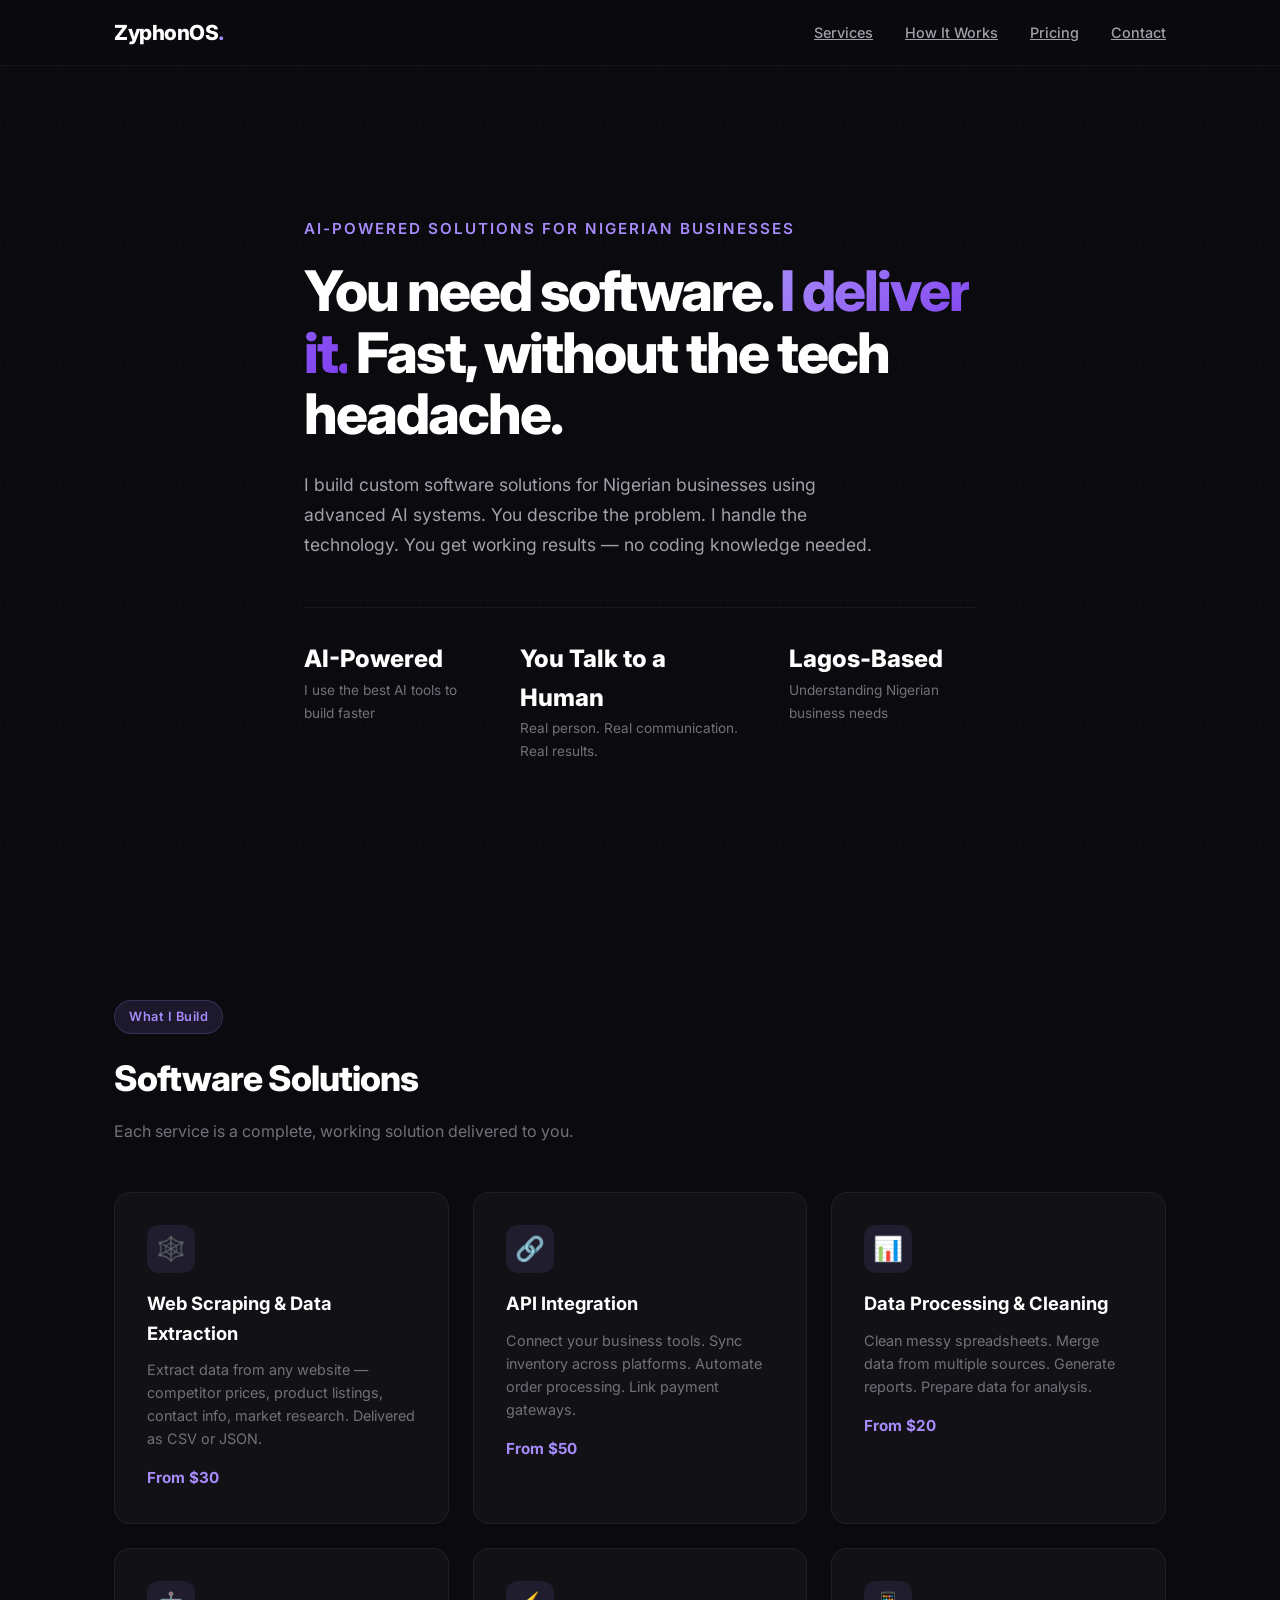
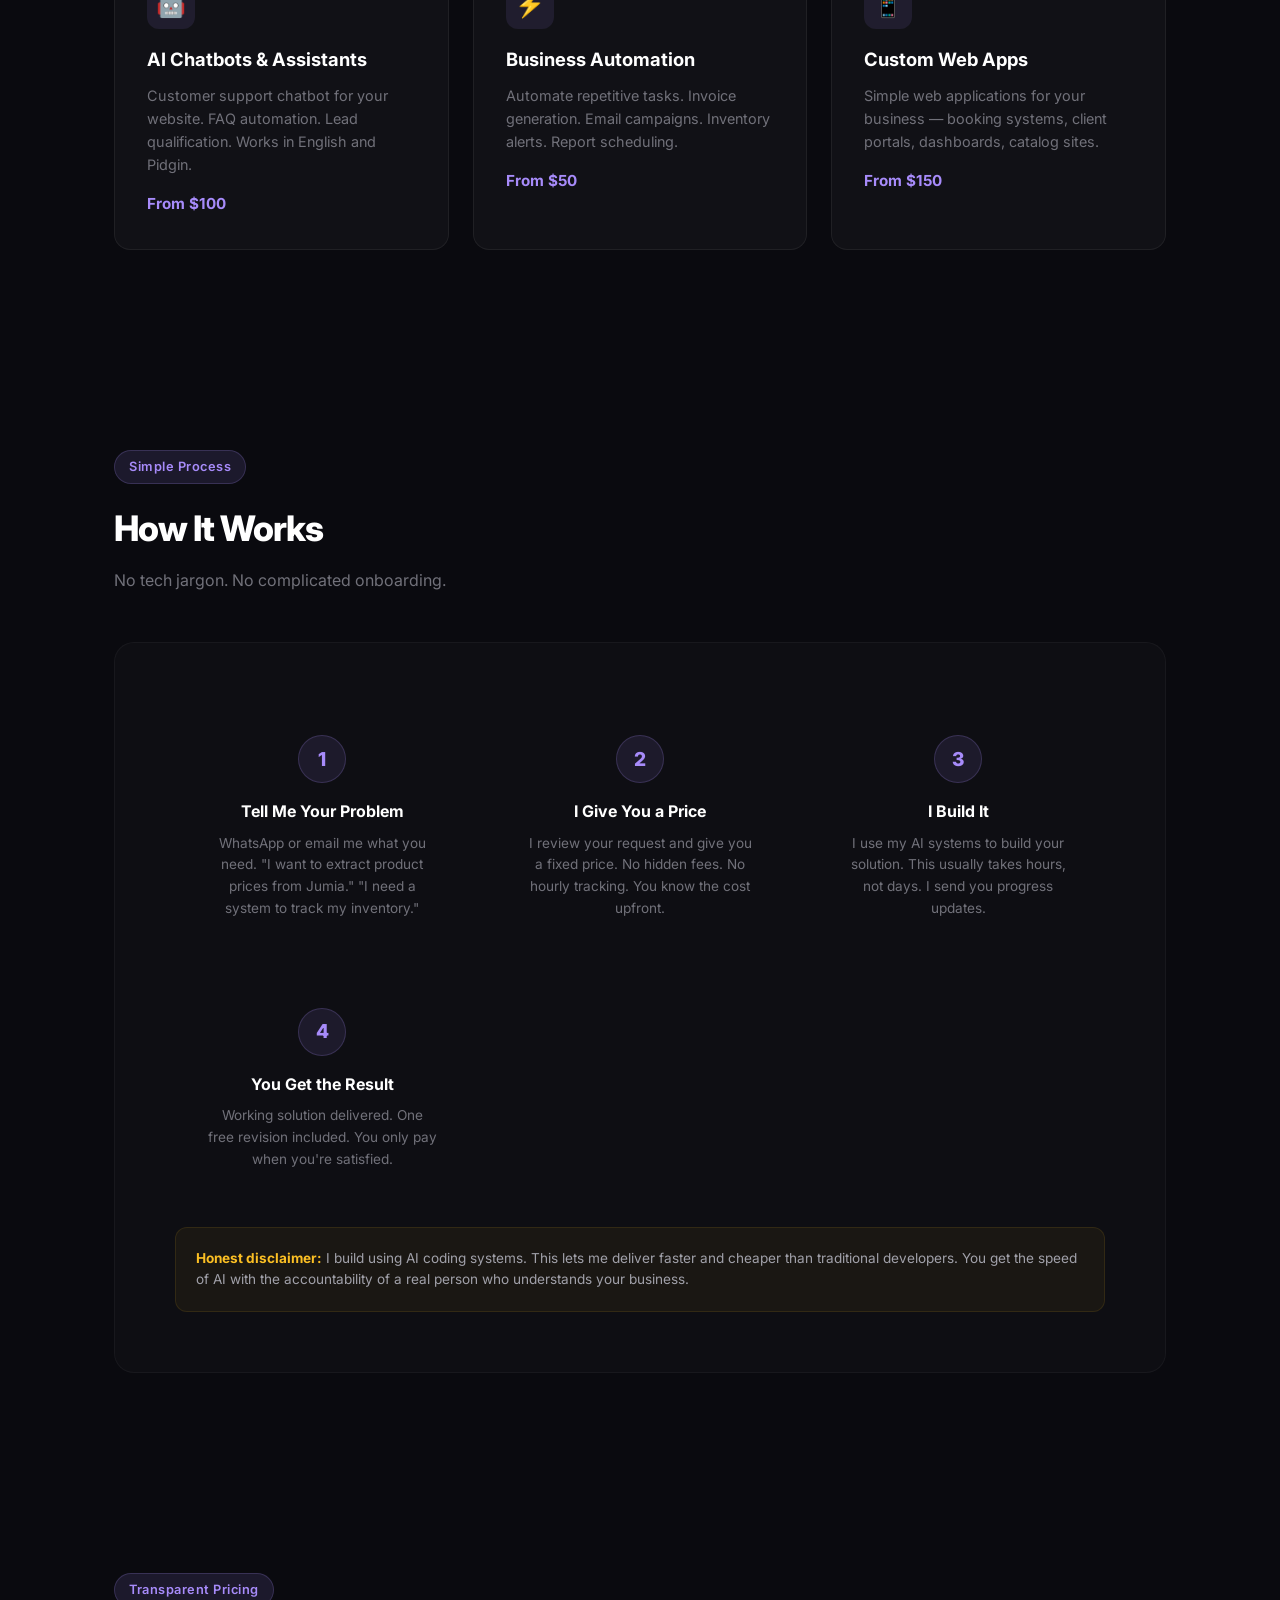
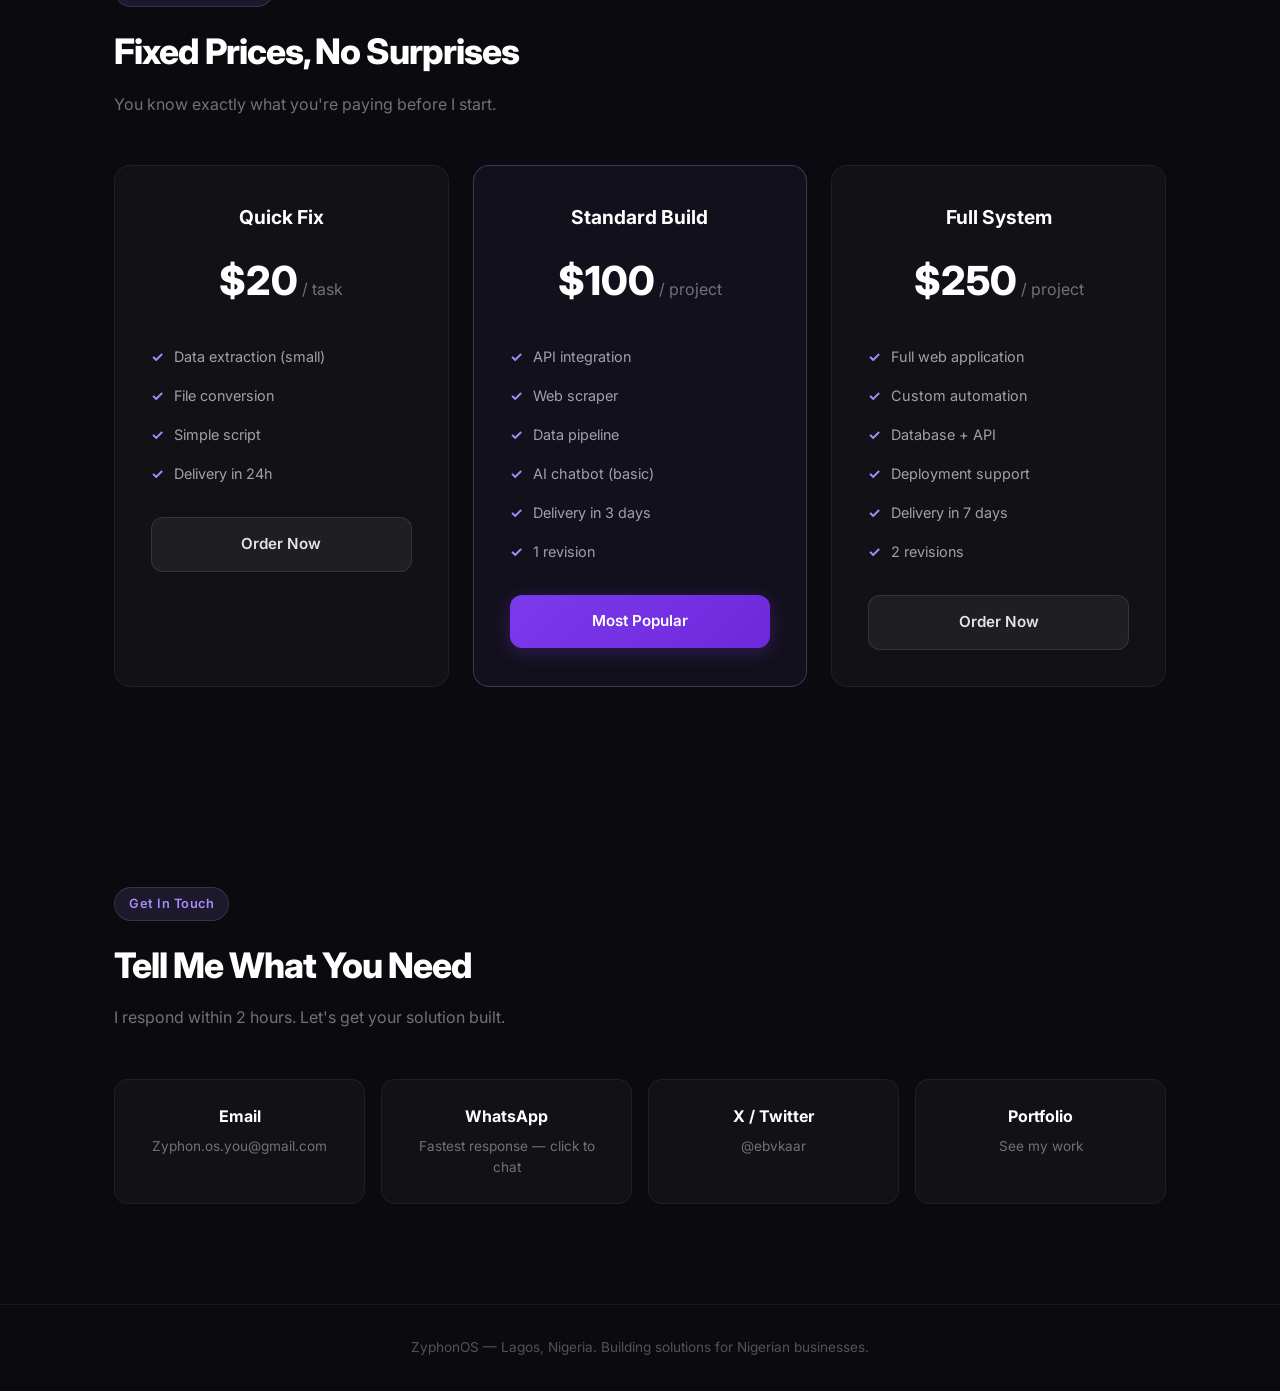
==== index.html @ 4b35b3f1 "ZyphonOS - AI for Nigerian businesses" ====
<!DOCTYPE html>
<html lang="en">
<head>
  <meta charset="UTF-8">
  <meta name="viewport" content="width=device-width, initial-scale=1.0">
  <title>ZyphonOS — AI Solutions for Nigerian Businesses</title>
  <link rel="preconnect" href="https://fonts.googleapis.com">
  <link href="https://fonts.googleapis.com/css2?family=Inter:wght@400;500;600;700;800&family=JetBrains+Mono:wght@400;500&display=swap" rel="stylesheet">
  <style>
    *,*::before,*::after{margin:0;padding:0;box-sizing:border-box}
    html{scroll-behavior:smooth}
    body{font-family:'Inter',sans-serif;background:#0a0a0f;color:#e4e4e7;line-height:1.6;overflow-x:hidden}
    .bg-grid{position:fixed;top:0;left:0;width:100%;height:100%;background-image:linear-gradient(rgba(167,139,250,0.03) 1px,transparent 1px),linear-gradient(90deg,rgba(167,139,250,0.03) 1px,transparent 1px);background-size:60px 60px;pointer-events:none;z-index:0}
    .container{max-width:1100px;margin:0 auto;padding:0 24px}
    .section{padding:100px 0;position:relative;z-index:1}
    .badge{display:inline-block;background:rgba(167,139,250,0.12);color:#a78bfa;font-size:.8rem;font-weight:600;padding:6px 14px;border-radius:100px;border:1px solid rgba(167,139,250,0.2);margin-bottom:16px;letter-spacing:.5px}
    nav{position:fixed;top:0;left:0;width:100%;background:rgba(10,10,15,0.85);backdrop-filter:blur(16px);border-bottom:1px solid rgba(255,255,255,0.06);z-index:100;padding:16px 0}
    nav .container{display:flex;justify-content:space-between;align-items:center}
    .logo{font-weight:800;font-size:1.3rem;color:#fff;letter-spacing:-.5px}
    .logo span{color:#a78bfa}.nav-links{display:flex;gap:32px;list-style:none}
    .nav-links a{color:#a1a1aa;font-size:.9rem;font-weight:500;transition:color .2s}
    .nav-links a:hover{color:#fff}
    .hero{min-height:100vh;display:flex;align-items:center;position:relative;z-index:1;padding-top:80px}
    .hero-content{max-width:720px}
    .hero-greeting{font-size:.95rem;color:#a78bfa;font-weight:600;letter-spacing:2px;text-transform:uppercase;margin-bottom:20px}
    .hero h1{font-size:3.5rem;font-weight:800;line-height:1.1;letter-spacing:-2px;color:#fff;margin-bottom:24px}
    .hero h1 span{background:linear-gradient(135deg,#a78bfa,#7c3aed);-webkit-background-clip:text;-webkit-text-fill-color:transparent;background-clip:text}
    .hero p{font-size:1.1rem;color:#a1a1aa;max-width:580px;margin-bottom:40px;line-height:1.7}
    .hero-stats{display:flex;gap:48px;margin-top:48px;padding-top:32px;border-top:1px solid rgba(255,255,255,0.06)}
    .hero-stat h3{font-size:1.5rem;font-weight:800;color:#fff}
    .hero-stat p{font-size:.85rem;color:#71717a;margin:0}
    .btn{display:inline-flex;align-items:center;gap:8px;padding:14px 28px;border-radius:12px;font-weight:600;font-size:.95rem;transition:all .25s;cursor:pointer;border:none;text-decoration:none}
    .btn-primary{background:linear-gradient(135deg,#7c3aed,#6d28d9);color:#fff;box-shadow:0 4px 20px rgba(124,58,237,0.3)}
    .btn-primary:hover{transform:translateY(-2px);box-shadow:0 8px 30px rgba(124,58,237,0.4)}
    .btn-secondary{background:rgba(255,255,255,0.06);color:#e4e4e7;border:1px solid rgba(255,255,255,0.1)}
    .btn-secondary:hover{background:rgba(255,255,255,0.1);transform:translateY(-2px)}
    .section-title{font-size:2.2rem;font-weight:800;color:#fff;margin-bottom:12px;letter-spacing:-1px}
    .section-subtitle{color:#71717a;font-size:1rem;margin-bottom:48px}
    .services-grid{display:grid;grid-template-columns:repeat(auto-fill,minmax(300px,1fr));gap:24px}
    .service-card{background:rgba(255,255,255,0.03);border:1px solid rgba(255,255,255,0.06);border-radius:16px;padding:32px;transition:all .3s}
    .service-card:hover{border-color:rgba(167,139,250,0.2);transform:translateY(-4px)}
    .service-icon{width:48px;height:48px;border-radius:12px;display:flex;align-items:center;justify-content:center;font-size:1.5rem;margin-bottom:16px;background:rgba(167,139,250,0.1);color:#a78bfa}
    .service-card h3{color:#fff;font-size:1.15rem;margin-bottom:10px}
    .service-card p{color:#71717a;font-size:.9rem;line-height:1.6;margin-bottom:16px}
    .service-price{color:#a78bfa;font-weight:700;font-size:.95rem}
    .process-steps{display:grid;grid-template-columns:repeat(auto-fill,minmax(220px,1fr));gap:24px}
    .process-step{text-align:center;padding:32px}
    .process-step .num{width:48px;height:48px;border-radius:50%;background:rgba(167,139,250,0.1);border:1px solid rgba(167,139,250,0.2);display:flex;align-items:center;justify-content:center;margin:0 auto 16px;font-weight:800;color:#a78bfa;font-size:1.2rem}
    .process-step h4{color:#fff;margin-bottom:8px}
    .process-step p{color:#71717a;font-size:.85rem}
    .pricing-grid{display:grid;grid-template-columns:repeat(auto-fill,minmax(280px,1fr));gap:24px}
    .pricing-card{background:rgba(255,255,255,0.03);border:1px solid rgba(255,255,255,0.06);border-radius:16px;padding:36px;text-align:center;transition:all .3s}
    .pricing-card.featured{border-color:rgba(167,139,250,0.3);background:rgba(167,139,250,0.05)}
    .pricing-card h3{color:#fff;font-size:1.2rem;margin-bottom:8px}
    .pricing-card .price{font-size:2.5rem;font-weight:800;color:#fff;margin:16px 0}
    .pricing-card .price span{font-size:1rem;color:#71717a;font-weight:400}
    .pricing-card ul{list-style:none;margin:24px 0;text-align:left}
    .pricing-card ul li{padding:8px 0;color:#a1a1aa;font-size:.9rem;display:flex;align-items:center;gap:10px}
    .pricing-card ul li::before{content:"\2713";color:#a78bfa;font-weight:700}
    .contact-grid{display:grid;grid-template-columns:repeat(auto-fill,minmax(240px,1fr));gap:16px}
    .contact-card{background:rgba(255,255,255,0.03);border:1px solid rgba(255,255,255,0.06);border-radius:14px;padding:24px;text-align:center;transition:all .25s;text-decoration:none;color:inherit;display:block}
    .contact-card:hover{background:rgba(255,255,255,0.06);border-color:rgba(167,139,250,0.2)}
    .contact-card h4{color:#fff;margin-bottom:6px}
    .contact-card p{color:#71717a;font-size:.85rem}
    .how-it-works{background:rgba(255,255,255,0.02);border-radius:20px;padding:60px;border:1px solid rgba(255,255,255,0.04)}
    .disclaimer{background:rgba(251,191,36,0.05);border:1px solid rgba(251,191,36,0.1);border-radius:12px;padding:20px;margin-top:24px;font-size:.85rem;color:#a1a1aa}
    .disclaimer strong{color:#fbbf24}
    footer{border-top:1px solid rgba(255,255,255,0.06);padding:32px 0;text-align:center;color:#52525b;font-size:.85rem;position:relative;z-index:1}
    @media(max-width:768px){.hero h1{font-size:2.2rem}.hero-stats{flex-wrap:wrap;gap:24px}.nav-links{display:none}.how-it-works{padding:32px}}
  </style>
</head>
<body>
<div class="bg-grid"></div>
<nav>
  <div class="container">
    <div class="logo">ZyphonOS<span>.</span></div>
    <ul class="nav-links">
      <li><a href="#services">Services</a></li>
      <li><a href="#how-it-works">How It Works</a></li>
      <li><a href="#pricing">Pricing</a></li>
      <li><a href="#contact">Contact</a></li>
    </ul>
  </div>
</nav>

<section class="hero">
  <div class="container hero-content">
    <div class="hero-greeting">AI-Powered Solutions for Nigerian Businesses</div>
    <h1>You need software. <span>I deliver it.</span> Fast, without the tech headache.</h1>
    <p>
      I build custom software solutions for Nigerian businesses using advanced AI systems.
      You describe the problem. I handle the technology. You get working results — no coding knowledge needed.
    </p>
    <div class="hero-stats">
      <div class="hero-stat">
        <h3>AI-Powered</h3>
        <p>I use the best AI tools to build faster</p>
      </div>
      <div class="hero-stat">
        <h3>You Talk to a Human</h3>
        <p>Real person. Real communication. Real results.</p>
      </div>
      <div class="hero-stat">
        <h3>Lagos-Based</h3>
        <p>Understanding Nigerian business needs</p>
      </div>
    </div>
  </div>
</section>

<section class="section" id="services">
  <div class="container">
    <span class="badge">What I Build</span>
    <h2 class="section-title">Software Solutions</h2>
    <p class="section-subtitle">Each service is a complete, working solution delivered to you.</p>
    <div class="services-grid">
      <div class="service-card">
        <div class="service-icon">🕸️</div>
        <h3>Web Scraping & Data Extraction</h3>
        <p>Extract data from any website — competitor prices, product listings, contact info, market research. Delivered as CSV or JSON.</p>
        <div class="service-price">From $30</div>
      </div>
      <div class="service-card">
        <div class="service-icon">🔗</div>
        <h3>API Integration</h3>
        <p>Connect your business tools. Sync inventory across platforms. Automate order processing. Link payment gateways.</p>
        <div class="service-price">From $50</div>
      </div>
      <div class="service-card">
        <div class="service-icon">📊</div>
        <h3>Data Processing & Cleaning</h3>
        <p>Clean messy spreadsheets. Merge data from multiple sources. Generate reports. Prepare data for analysis.</p>
        <div class="service-price">From $20</div>
      </div>
      <div class="service-card">
        <div class="service-icon">🤖</div>
        <h3>AI Chatbots & Assistants</h3>
        <p>Customer support chatbot for your website. FAQ automation. Lead qualification. Works in English and Pidgin.</p>
        <div class="service-price">From $100</div>
      </div>
      <div class="service-card">
        <div class="service-icon">⚡</div>
        <h3>Business Automation</h3>
        <p>Automate repetitive tasks. Invoice generation. Email campaigns. Inventory alerts. Report scheduling.</p>
        <div class="service-price">From $50</div>
      </div>
      <div class="service-card">
        <div class="service-icon">📱</div>
        <h3>Custom Web Apps</h3>
        <p>Simple web applications for your business — booking systems, client portals, dashboards, catalog sites.</p>
        <div class="service-price">From $150</div>
      </div>
    </div>
  </div>
</section>

<section class="section" id="how-it-works">
  <div class="container">
    <span class="badge">Simple Process</span>
    <h2 class="section-title">How It Works</h2>
    <p class="section-subtitle">No tech jargon. No complicated onboarding.</p>
    <div class="how-it-works">
      <div class="process-steps">
        <div class="process-step">
          <div class="num">1</div>
          <h4>Tell Me Your Problem</h4>
          <p>WhatsApp or email me what you need. "I want to extract product prices from Jumia." "I need a system to track my inventory."</p>
        </div>
        <div class="process-step">
          <div class="num">2</div>
          <h4>I Give You a Price</h4>
          <p>I review your request and give you a fixed price. No hidden fees. No hourly tracking. You know the cost upfront.</p>
        </div>
        <div class="process-step">
          <div class="num">3</div>
          <h4>I Build It</h4>
          <p>I use my AI systems to build your solution. This usually takes hours, not days. I send you progress updates.</p>
        </div>
        <div class="process-step">
          <div class="num">4</div>
          <h4>You Get the Result</h4>
          <p>Working solution delivered. One free revision included. You only pay when you're satisfied.</p>
        </div>
      </div>
      <div class="disclaimer">
        <strong>Honest disclaimer:</strong> I build using AI coding systems. This lets me deliver faster and cheaper than traditional developers. You get the speed of AI with the accountability of a real person who understands your business.
      </div>
    </div>
  </div>
</section>

<section class="section" id="pricing">
  <div class="container">
    <span class="badge">Transparent Pricing</span>
    <h2 class="section-title">Fixed Prices, No Surprises</h2>
    <p class="section-subtitle">You know exactly what you're paying before I start.</p>
    <div class="pricing-grid">
      <div class="pricing-card">
        <h3>Quick Fix</h3>
        <div class="price">$20<span> / task</span></div>
        <ul>
          <li>Data extraction (small)</li>
          <li>File conversion</li>
          <li>Simple script</li>
          <li>Delivery in 24h</li>
        </ul>
        <a href="#contact" class="btn btn-secondary" style="width:100%;justify-content:center">Order Now</a>
      </div>
      <div class="pricing-card featured">
        <h3>Standard Build</h3>
        <div class="price">$100<span> / project</span></div>
        <ul>
          <li>API integration</li>
          <li>Web scraper</li>
          <li>Data pipeline</li>
          <li>AI chatbot (basic)</li>
          <li>Delivery in 3 days</li>
          <li>1 revision</li>
        </ul>
        <a href="#contact" class="btn btn-primary" style="width:100%;justify-content:center">Most Popular</a>
      </div>
      <div class="pricing-card">
        <h3>Full System</h3>
        <div class="price">$250<span> / project</span></div>
        <ul>
          <li>Full web application</li>
          <li>Custom automation</li>
          <li>Database + API</li>
          <li>Deployment support</li>
          <li>Delivery in 7 days</li>
          <li>2 revisions</li>
        </ul>
        <a href="#contact" class="btn btn-secondary" style="width:100%;justify-content:center">Order Now</a>
      </div>
    </div>
  </div>
</section>

<section class="section" id="contact">
  <div class="container">
    <span class="badge">Get In Touch</span>
    <h2 class="section-title">Tell Me What You Need</h2>
    <p class="section-subtitle">I respond within 2 hours. Let's get your solution built.</p>
    <div class="contact-grid">
      <a href="mailto:Zyphon.os.you@gmail.com" class="contact-card">
        <h4>Email</h4>
        <p>Zyphon.os.you@gmail.com</p>
      </a>
      <a href="https://wa.me/2349160338378" target="_blank" class="contact-card">
        <h4>WhatsApp</h4>
        <p>Fastest response — click to chat</p>
      </a>
      <a href="https://x.com/ebvkaar" target="_blank" class="contact-card">
        <h4>X / Twitter</h4>
        <p>@ebvkaar</p>
      </a>
      <a href="https://zyphonos.github.io" target="_blank" class="contact-card">
        <h4>Portfolio</h4>
        <p>See my work</p>
      </a>
    </div>
  </div>
</section>

<footer>
  <div class="container">
    <p>ZyphonOS — Lagos, Nigeria. Building solutions for Nigerian businesses.</p>
  </div>
</footer>

<script>
  document.querySelectorAll('a[href^="#"]').forEach(a=>{a.addEventListener('click',function(e){e.preventDefault();const t=document.querySelector(this.getAttribute('href'));if(t)t.scrollIntoView({behavior:'smooth',block:'start'})})});
  const o=new IntersectionObserver(e=>{e.forEach(e=>{if(e.isIntersecting){e.target.style.opacity='1';e.target.style.transform='translateY(0)'}})},{threshold:.1});
  document.querySelectorAll('.section .container > *').forEach((e,i)=>{e.style.opacity='0';e.style.transform='translateY(20px)';e.style.transition=`opacity .6s ease ${i*.05}s, transform .6s ease ${i*.05}s`;o.observe(e)});
  document.querySelectorAll('.hero-content > *').forEach((e,i)=>{e.style.opacity='0';e.style.transform='translateY(20px)';e.style.transition=`opacity .8s ease ${.1+i*.1}s, transform .8s ease ${.1+i*.1}s`;setTimeout(()=>{e.style.opacity='1';e.style.transform='translateY(0)'},100)});
</script>
</body>
</html>
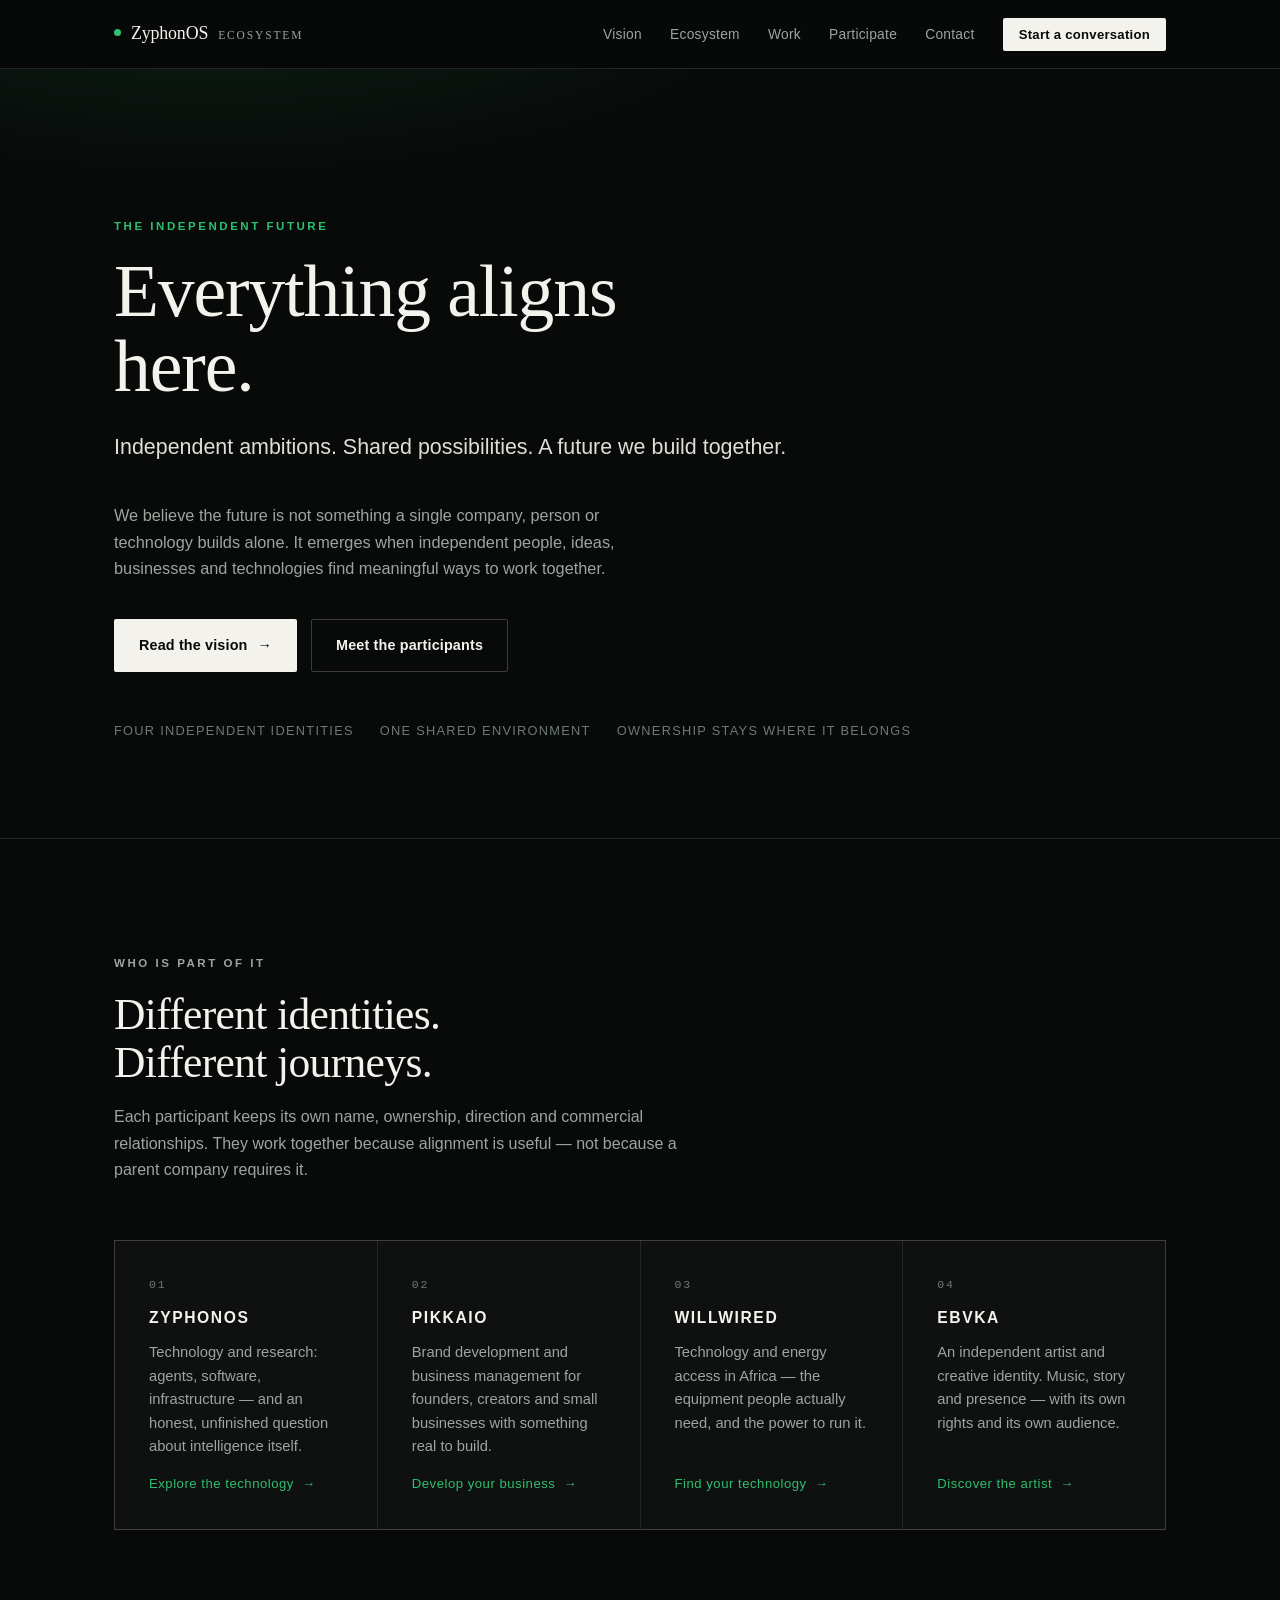
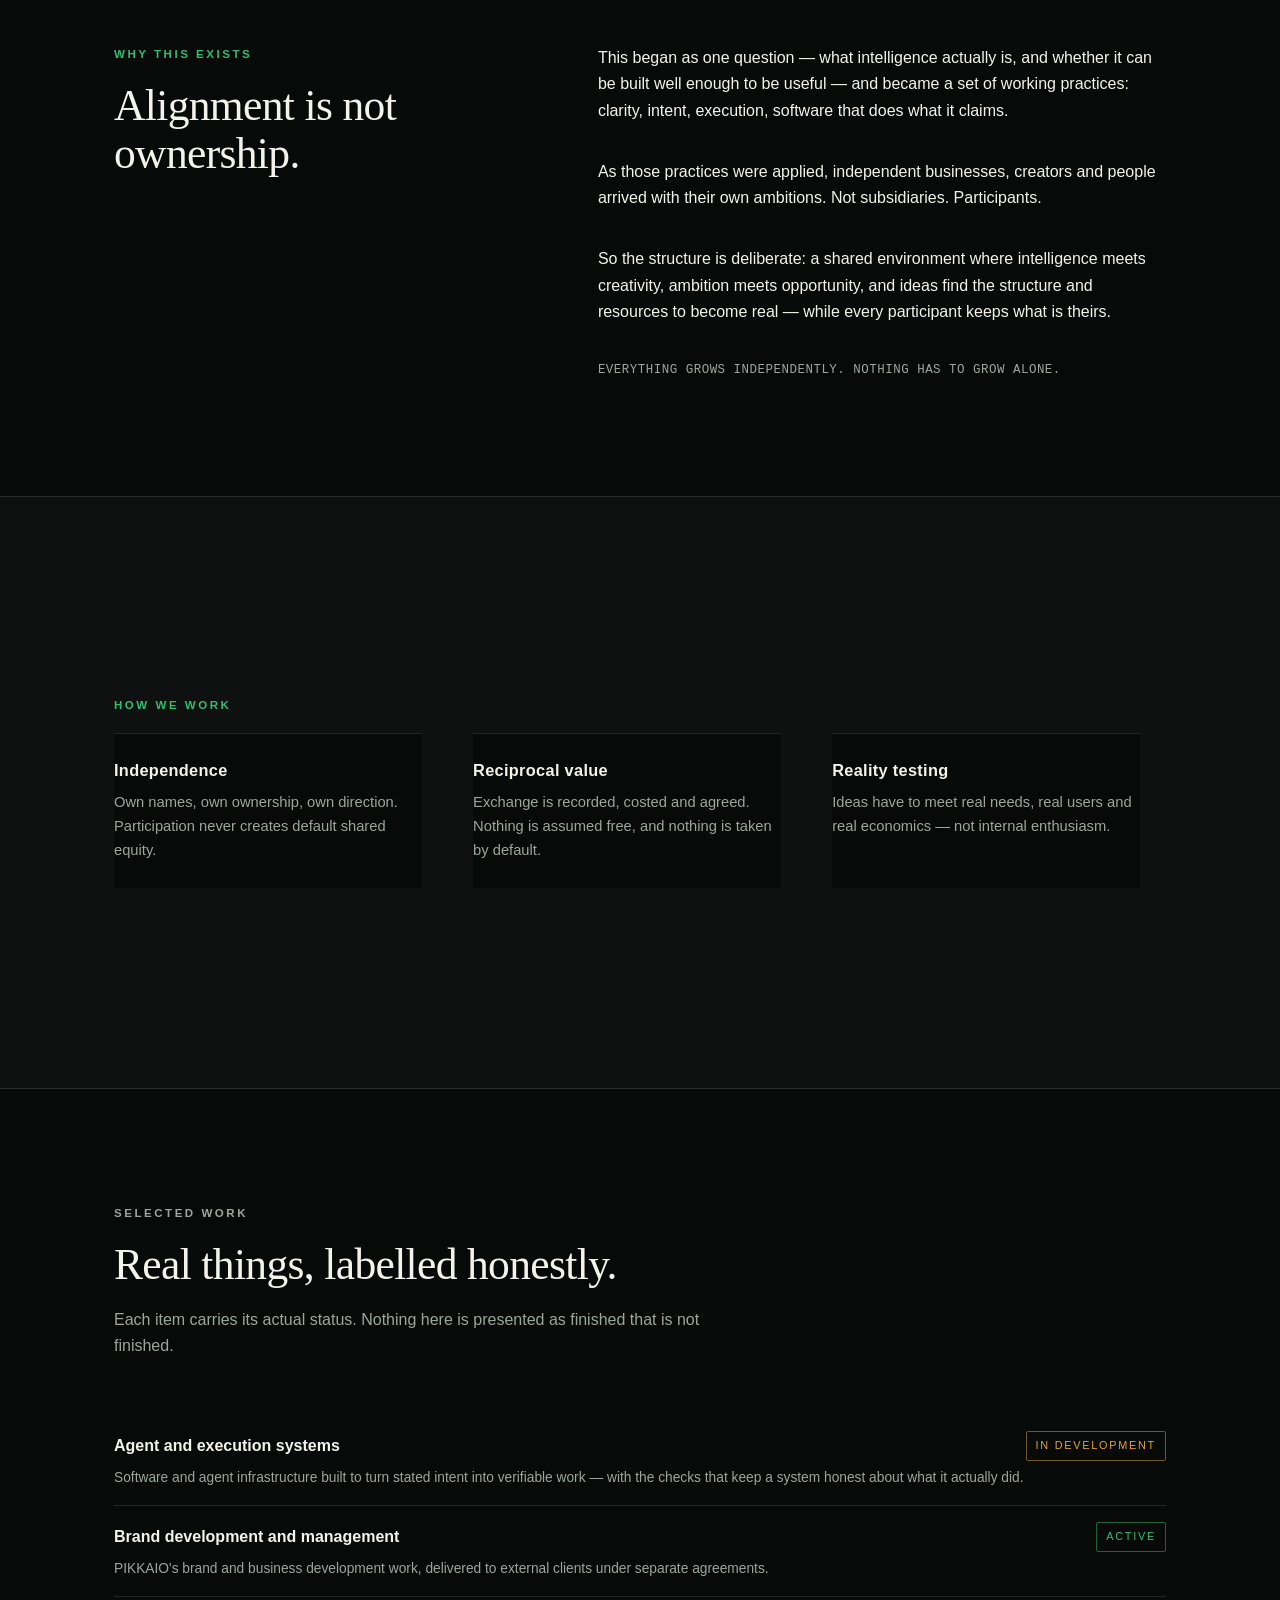
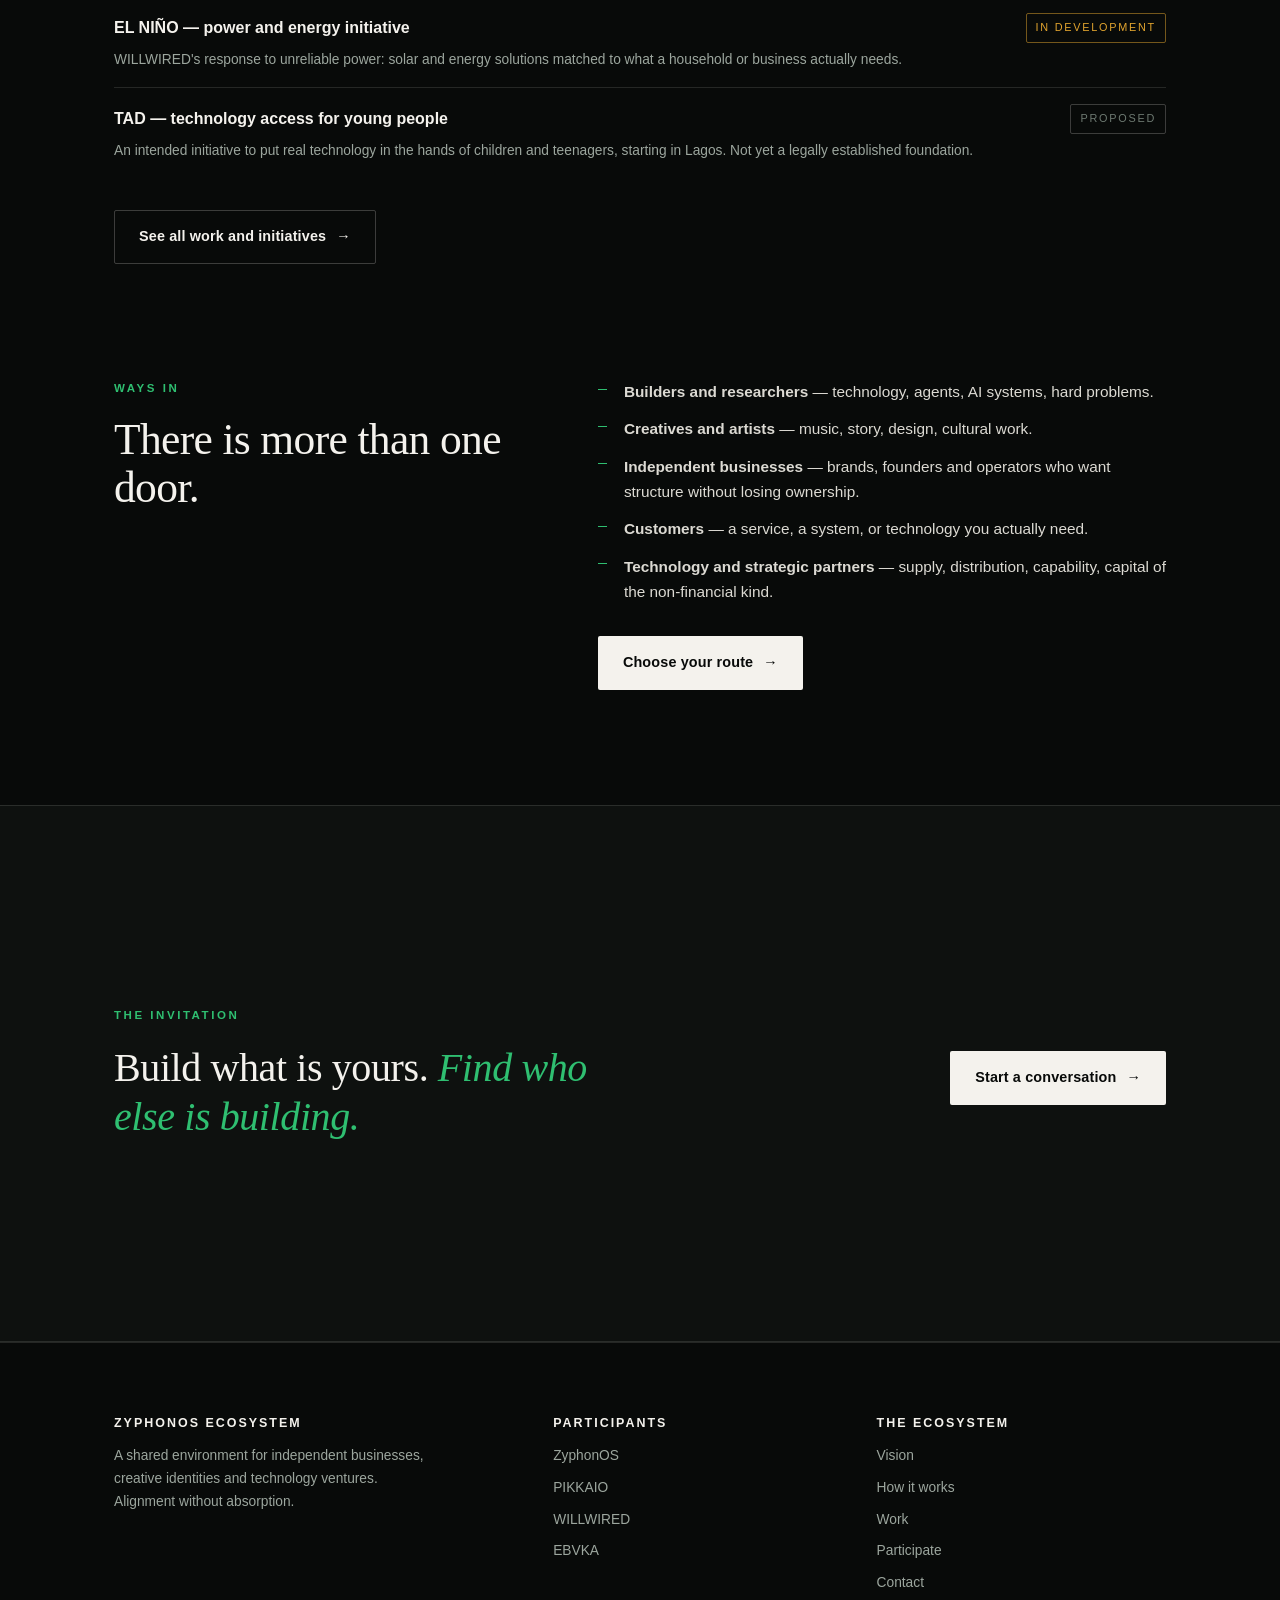
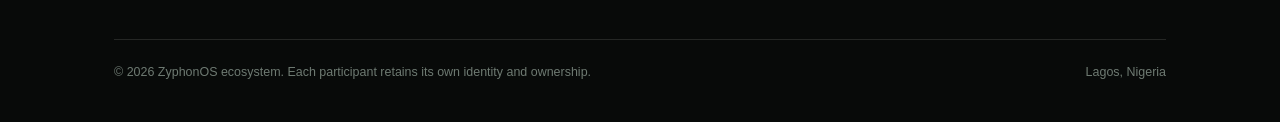
==== commit ec6167b3: "Ecosystem website: four independent participants, honest status labels, verified contact routes Repl" ====
--- a/index.html
+++ b/index.html
@@ -1,278 +1,238 @@
 <!DOCTYPE html>
 <html lang="en">
 <head>
-  <meta charset="UTF-8">
-  <meta name="viewport" content="width=device-width, initial-scale=1.0">
-  <title>ZyphonOS — AI Solutions for Nigerian Businesses</title>
-  <link rel="preconnect" href="https://fonts.googleapis.com">
-  <link href="https://fonts.googleapis.com/css2?family=Inter:wght@400;500;600;700;800&family=JetBrains+Mono:wght@400;500&display=swap" rel="stylesheet">
-  <style>
-    *,*::before,*::after{margin:0;padding:0;box-sizing:border-box}
-    html{scroll-behavior:smooth}
-    body{font-family:'Inter',sans-serif;background:#0a0a0f;color:#e4e4e7;line-height:1.6;overflow-x:hidden}
-    .bg-grid{position:fixed;top:0;left:0;width:100%;height:100%;background-image:linear-gradient(rgba(167,139,250,0.03) 1px,transparent 1px),linear-gradient(90deg,rgba(167,139,250,0.03) 1px,transparent 1px);background-size:60px 60px;pointer-events:none;z-index:0}
-    .container{max-width:1100px;margin:0 auto;padding:0 24px}
-    .section{padding:100px 0;position:relative;z-index:1}
-    .badge{display:inline-block;background:rgba(167,139,250,0.12);color:#a78bfa;font-size:.8rem;font-weight:600;padding:6px 14px;border-radius:100px;border:1px solid rgba(167,139,250,0.2);margin-bottom:16px;letter-spacing:.5px}
-    nav{position:fixed;top:0;left:0;width:100%;background:rgba(10,10,15,0.85);backdrop-filter:blur(16px);border-bottom:1px solid rgba(255,255,255,0.06);z-index:100;padding:16px 0}
-    nav .container{display:flex;justify-content:space-between;align-items:center}
-    .logo{font-weight:800;font-size:1.3rem;color:#fff;letter-spacing:-.5px}
-    .logo span{color:#a78bfa}.nav-links{display:flex;gap:32px;list-style:none}
-    .nav-links a{color:#a1a1aa;font-size:.9rem;font-weight:500;transition:color .2s}
-    .nav-links a:hover{color:#fff}
-    .hero{min-height:100vh;display:flex;align-items:center;position:relative;z-index:1;padding-top:80px}
-    .hero-content{max-width:720px}
-    .hero-greeting{font-size:.95rem;color:#a78bfa;font-weight:600;letter-spacing:2px;text-transform:uppercase;margin-bottom:20px}
-    .hero h1{font-size:3.5rem;font-weight:800;line-height:1.1;letter-spacing:-2px;color:#fff;margin-bottom:24px}
-    .hero h1 span{background:linear-gradient(135deg,#a78bfa,#7c3aed);-webkit-background-clip:text;-webkit-text-fill-color:transparent;background-clip:text}
-    .hero p{font-size:1.1rem;color:#a1a1aa;max-width:580px;margin-bottom:40px;line-height:1.7}
-    .hero-stats{display:flex;gap:48px;margin-top:48px;padding-top:32px;border-top:1px solid rgba(255,255,255,0.06)}
-    .hero-stat h3{font-size:1.5rem;font-weight:800;color:#fff}
-    .hero-stat p{font-size:.85rem;color:#71717a;margin:0}
-    .btn{display:inline-flex;align-items:center;gap:8px;padding:14px 28px;border-radius:12px;font-weight:600;font-size:.95rem;transition:all .25s;cursor:pointer;border:none;text-decoration:none}
-    .btn-primary{background:linear-gradient(135deg,#7c3aed,#6d28d9);color:#fff;box-shadow:0 4px 20px rgba(124,58,237,0.3)}
-    .btn-primary:hover{transform:translateY(-2px);box-shadow:0 8px 30px rgba(124,58,237,0.4)}
-    .btn-secondary{background:rgba(255,255,255,0.06);color:#e4e4e7;border:1px solid rgba(255,255,255,0.1)}
-    .btn-secondary:hover{background:rgba(255,255,255,0.1);transform:translateY(-2px)}
-    .section-title{font-size:2.2rem;font-weight:800;color:#fff;margin-bottom:12px;letter-spacing:-1px}
-    .section-subtitle{color:#71717a;font-size:1rem;margin-bottom:48px}
-    .services-grid{display:grid;grid-template-columns:repeat(auto-fill,minmax(300px,1fr));gap:24px}
-    .service-card{background:rgba(255,255,255,0.03);border:1px solid rgba(255,255,255,0.06);border-radius:16px;padding:32px;transition:all .3s}
-    .service-card:hover{border-color:rgba(167,139,250,0.2);transform:translateY(-4px)}
-    .service-icon{width:48px;height:48px;border-radius:12px;display:flex;align-items:center;justify-content:center;font-size:1.5rem;margin-bottom:16px;background:rgba(167,139,250,0.1);color:#a78bfa}
-    .service-card h3{color:#fff;font-size:1.15rem;margin-bottom:10px}
-    .service-card p{color:#71717a;font-size:.9rem;line-height:1.6;margin-bottom:16px}
-    .service-price{color:#a78bfa;font-weight:700;font-size:.95rem}
-    .process-steps{display:grid;grid-template-columns:repeat(auto-fill,minmax(220px,1fr));gap:24px}
-    .process-step{text-align:center;padding:32px}
-    .process-step .num{width:48px;height:48px;border-radius:50%;background:rgba(167,139,250,0.1);border:1px solid rgba(167,139,250,0.2);display:flex;align-items:center;justify-content:center;margin:0 auto 16px;font-weight:800;color:#a78bfa;font-size:1.2rem}
-    .process-step h4{color:#fff;margin-bottom:8px}
-    .process-step p{color:#71717a;font-size:.85rem}
-    .pricing-grid{display:grid;grid-template-columns:repeat(auto-fill,minmax(280px,1fr));gap:24px}
-    .pricing-card{background:rgba(255,255,255,0.03);border:1px solid rgba(255,255,255,0.06);border-radius:16px;padding:36px;text-align:center;transition:all .3s}
-    .pricing-card.featured{border-color:rgba(167,139,250,0.3);background:rgba(167,139,250,0.05)}
-    .pricing-card h3{color:#fff;font-size:1.2rem;margin-bottom:8px}
-    .pricing-card .price{font-size:2.5rem;font-weight:800;color:#fff;margin:16px 0}
-    .pricing-card .price span{font-size:1rem;color:#71717a;font-weight:400}
-    .pricing-card ul{list-style:none;margin:24px 0;text-align:left}
-    .pricing-card ul li{padding:8px 0;color:#a1a1aa;font-size:.9rem;display:flex;align-items:center;gap:10px}
-    .pricing-card ul li::before{content:"\2713";color:#a78bfa;font-weight:700}
-    .contact-grid{display:grid;grid-template-columns:repeat(auto-fill,minmax(240px,1fr));gap:16px}
-    .contact-card{background:rgba(255,255,255,0.03);border:1px solid rgba(255,255,255,0.06);border-radius:14px;padding:24px;text-align:center;transition:all .25s;text-decoration:none;color:inherit;display:block}
-    .contact-card:hover{background:rgba(255,255,255,0.06);border-color:rgba(167,139,250,0.2)}
-    .contact-card h4{color:#fff;margin-bottom:6px}
-    .contact-card p{color:#71717a;font-size:.85rem}
-    .how-it-works{background:rgba(255,255,255,0.02);border-radius:20px;padding:60px;border:1px solid rgba(255,255,255,0.04)}
-    .disclaimer{background:rgba(251,191,36,0.05);border:1px solid rgba(251,191,36,0.1);border-radius:12px;padding:20px;margin-top:24px;font-size:.85rem;color:#a1a1aa}
-    .disclaimer strong{color:#fbbf24}
-    footer{border-top:1px solid rgba(255,255,255,0.06);padding:32px 0;text-align:center;color:#52525b;font-size:.85rem;position:relative;z-index:1}
-    @media(max-width:768px){.hero h1{font-size:2.2rem}.hero-stats{flex-wrap:wrap;gap:24px}.nav-links{display:none}.how-it-works{padding:32px}}
-  </style>
+<meta charset="utf-8">
+<meta name="viewport" content="width=device-width, initial-scale=1">
+<title>ZyphonOS — Everything Aligns Here</title>
+<meta name="description" content="An ecosystem of independent businesses, creative identities and technology ventures. Everything grows independently. Nothing has to grow alone.">
+<link rel="canonical" href="https://zyphonos.github.io/">
+<meta name="theme-color" content="#080A09">
+<meta property="og:type" content="website">
+<meta property="og:title" content="ZyphonOS — Everything Aligns Here">
+<meta property="og:description" content="An ecosystem of independent businesses, creative identities and technology ventures. Everything grows independently. Nothing has to grow alone.">
+<meta property="og:url" content="https://zyphonos.github.io/">
+<meta name="twitter:card" content="summary_large_image">
+<link rel="icon" href="/favicon.svg" type="image/svg+xml">
+<link rel="stylesheet" href="/styles.css">
 </head>
-<body>
-<div class="bg-grid"></div>
-<nav>
-  <div class="container">
-    <div class="logo">ZyphonOS<span>.</span></div>
-    <ul class="nav-links">
-      <li><a href="#services">Services</a></li>
-      <li><a href="#how-it-works">How It Works</a></li>
-      <li><a href="#pricing">Pricing</a></li>
-      <li><a href="#contact">Contact</a></li>
-    </ul>
+<body data-p="ecosystem">
+<a class="skip" href="#main">Skip to content</a>
+
+<header class="site-head">
+  <div class="wrap">
+    <a class="brand" href="/"><span class="dot"></span>ZyphonOS<span class="muted" style="font-size:.72rem;letter-spacing:.16em;text-transform:uppercase">ecosystem</span></a>
+    <input type="checkbox" id="navtoggle" class="nav-toggle">
+    <label class="nav-toggle-label" for="navtoggle" aria-label="Open menu"><span></span><span></span></label>
+    <nav class="nav" aria-label="Primary">
+      <ul>
+        <li><a href="/vision.html">Vision</a></li>
+        <li><a href="/ecosystem.html">Ecosystem</a></li>
+        <li><a href="/work.html">Work</a></li>
+        <li><a href="/participate.html">Participate</a></li>
+        <li><a href="/contact.html">Contact</a></li>
+        <li class="nav-cta"><a href="/participate.html">Start a conversation</a></li>
+      </ul>
+    </nav>
   </div>
-</nav>
-
-<section class="hero">
-  <div class="container hero-content">
-    <div class="hero-greeting">AI-Powered Solutions for Nigerian Businesses</div>
-    <h1>You need software. <span>I deliver it.</span> Fast, without the tech headache.</h1>
-    <p>
-      I build custom software solutions for Nigerian businesses using advanced AI systems.
-      You describe the problem. I handle the technology. You get working results — no coding knowledge needed.
-    </p>
-    <div class="hero-stats">
-      <div class="hero-stat">
-        <h3>AI-Powered</h3>
-        <p>I use the best AI tools to build faster</p>
-      </div>
-      <div class="hero-stat">
-        <h3>You Talk to a Human</h3>
-        <p>Real person. Real communication. Real results.</p>
-      </div>
-      <div class="hero-stat">
-        <h3>Lagos-Based</h3>
-        <p>Understanding Nigerian business needs</p>
-      </div>
-    </div>
-  </div>
-</section>
-
-<section class="section" id="services">
-  <div class="container">
-    <span class="badge">What I Build</span>
-    <h2 class="section-title">Software Solutions</h2>
-    <p class="section-subtitle">Each service is a complete, working solution delivered to you.</p>
-    <div class="services-grid">
-      <div class="service-card">
-        <div class="service-icon">🕸️</div>
-        <h3>Web Scraping & Data Extraction</h3>
-        <p>Extract data from any website — competitor prices, product listings, contact info, market research. Delivered as CSV or JSON.</p>
-        <div class="service-price">From $30</div>
-      </div>
-      <div class="service-card">
-        <div class="service-icon">🔗</div>
-        <h3>API Integration</h3>
-        <p>Connect your business tools. Sync inventory across platforms. Automate order processing. Link payment gateways.</p>
-        <div class="service-price">From $50</div>
-      </div>
-      <div class="service-card">
-        <div class="service-icon">📊</div>
-        <h3>Data Processing & Cleaning</h3>
-        <p>Clean messy spreadsheets. Merge data from multiple sources. Generate reports. Prepare data for analysis.</p>
-        <div class="service-price">From $20</div>
-      </div>
-      <div class="service-card">
-        <div class="service-icon">🤖</div>
-        <h3>AI Chatbots & Assistants</h3>
-        <p>Customer support chatbot for your website. FAQ automation. Lead qualification. Works in English and Pidgin.</p>
-        <div class="service-price">From $100</div>
-      </div>
-      <div class="service-card">
-        <div class="service-icon">⚡</div>
-        <h3>Business Automation</h3>
-        <p>Automate repetitive tasks. Invoice generation. Email campaigns. Inventory alerts. Report scheduling.</p>
-        <div class="service-price">From $50</div>
-      </div>
-      <div class="service-card">
-        <div class="service-icon">📱</div>
-        <h3>Custom Web Apps</h3>
-        <p>Simple web applications for your business — booking systems, client portals, dashboards, catalog sites.</p>
-        <div class="service-price">From $150</div>
-      </div>
-    </div>
-  </div>
-</section>
-
-<section class="section" id="how-it-works">
-  <div class="container">
-    <span class="badge">Simple Process</span>
-    <h2 class="section-title">How It Works</h2>
-    <p class="section-subtitle">No tech jargon. No complicated onboarding.</p>
-    <div class="how-it-works">
-      <div class="process-steps">
-        <div class="process-step">
-          <div class="num">1</div>
-          <h4>Tell Me Your Problem</h4>
-          <p>WhatsApp or email me what you need. "I want to extract product prices from Jumia." "I need a system to track my inventory."</p>
-        </div>
-        <div class="process-step">
-          <div class="num">2</div>
-          <h4>I Give You a Price</h4>
-          <p>I review your request and give you a fixed price. No hidden fees. No hourly tracking. You know the cost upfront.</p>
-        </div>
-        <div class="process-step">
-          <div class="num">3</div>
-          <h4>I Build It</h4>
-          <p>I use my AI systems to build your solution. This usually takes hours, not days. I send you progress updates.</p>
-        </div>
-        <div class="process-step">
-          <div class="num">4</div>
-          <h4>You Get the Result</h4>
-          <p>Working solution delivered. One free revision included. You only pay when you're satisfied.</p>
-        </div>
-      </div>
-      <div class="disclaimer">
-        <strong>Honest disclaimer:</strong> I build using AI coding systems. This lets me deliver faster and cheaper than traditional developers. You get the speed of AI with the accountability of a real person who understands your business.
-      </div>
-    </div>
-  </div>
-</section>
-
-<section class="section" id="pricing">
-  <div class="container">
-    <span class="badge">Transparent Pricing</span>
-    <h2 class="section-title">Fixed Prices, No Surprises</h2>
-    <p class="section-subtitle">You know exactly what you're paying before I start.</p>
-    <div class="pricing-grid">
-      <div class="pricing-card">
-        <h3>Quick Fix</h3>
-        <div class="price">$20<span> / task</span></div>
+</header>
+
+<main id="main">
+
+  <section class="hero">
+    <div class="wrap">
+      <p class="eyebrow">The independent future</p>
+      <h1>Everything aligns<br>here.</h1>
+      <p class="lede">Independent ambitions. Shared possibilities. A future we build together.</p>
+      <p class="lede muted" style="font-size:1.02rem;max-width:62ch">We believe the future is not something a single company, person or technology builds alone. It emerges when independent people, ideas, businesses and technologies find meaningful ways to work together.</p>
+      <div class="cta-row mt-3">
+        <a class="btn btn-primary" href="/vision.html">Read the vision <span class="arrow">→</span></a>
+        <a class="btn btn-ghost" href="#participants">Meet the participants</a>
+      </div>
+      <p class="hero-meta mt-4">
+        <span>Four independent identities</span>
+        <span>One shared environment</span>
+        <span>Ownership stays where it belongs</span>
+      </p>
+    </div>
+  </section>
+
+  <hr class="rule">
+
+  <section id="participants">
+    <div class="wrap">
+      <div class="section-head">
+        <p class="eyebrow">Who is part of it</p>
+        <h2>Different identities.<br>Different journeys.</h2>
+        <p>Each participant keeps its own name, ownership, direction and commercial relationships. They work together because alignment is useful — not because a parent company requires it.</p>
+      </div>
+
+      <div class="grid-4">
+        <a class="card p-zan" href="/zyphonos.html">
+          <span class="idx">01</span>
+          <h3>ZyphonOS</h3>
+          <p>Technology and research: agents, software, infrastructure — and an honest, unfinished question about intelligence itself.</p>
+          <span class="go">Explore the technology <span class="arrow">→</span></span>
+        </a>
+        <a class="card p-pik" href="/pikkaio.html">
+          <span class="idx">02</span>
+          <h3>PIKKAIO</h3>
+          <p>Brand development and business management for founders, creators and small businesses with something real to build.</p>
+          <span class="go">Develop your business <span class="arrow">→</span></span>
+        </a>
+        <a class="card p-wil" href="/willwired.html">
+          <span class="idx">03</span>
+          <h3>WILLWIRED</h3>
+          <p>Technology and energy access in Africa — the equipment people actually need, and the power to run it.</p>
+          <span class="go">Find your technology <span class="arrow">→</span></span>
+        </a>
+        <a class="card p-ebv" href="/ebvka.html">
+          <span class="idx">04</span>
+          <h3>EBVKA</h3>
+          <p>An independent artist and creative identity. Music, story and presence — with its own rights and its own audience.</p>
+          <span class="go">Discover the artist <span class="arrow">→</span></span>
+        </a>
+      </div>
+    </div>
+  </section>
+
+  <section style="padding-top:0">
+    <div class="wrap">
+      <div class="split">
+        <div>
+          <p class="eyebrow">Why this exists</p>
+          <h2>Alignment is not ownership.</h2>
+        </div>
+        <div class="stack-md">
+          <p>This began as one question — what intelligence actually is, and whether it can be built well enough to be useful — and became a set of working practices: clarity, intent, execution, software that does what it claims.</p>
+          <p>As those practices were applied, independent businesses, creators and people arrived with their own ambitions. Not subsidiaries. Participants.</p>
+          <p>So the structure is deliberate: a shared environment where intelligence meets creativity, ambition meets opportunity, and ideas find the structure and resources to become real — while every participant keeps what is theirs.</p>
+          <p class="mono muted">EVERYTHING GROWS INDEPENDENTLY. NOTHING HAS TO GROW ALONE.</p>
+        </div>
+      </div>
+    </div>
+  </section>
+
+  <section class="band">
+    <div class="wrap">
+      <div class="stack-md">
+        <p class="eyebrow" style="margin:0">How we work</p>
+        <div class="principles">
+          <div class="principle"><h4>Independence</h4><p>Own names, own ownership, own direction. Participation never creates default shared equity.</p></div>
+          <div class="principle"><h4>Reciprocal value</h4><p>Exchange is recorded, costed and agreed. Nothing is assumed free, and nothing is taken by default.</p></div>
+          <div class="principle"><h4>Reality testing</h4><p>Ideas have to meet real needs, real users and real economics — not internal enthusiasm.</p></div>
+        </div>
+      </div>
+    </div>
+  </section>
+
+  <section>
+    <div class="wrap">
+      <div class="section-head">
+        <p class="eyebrow">Selected work</p>
+        <h2>Real things, labelled honestly.</h2>
+        <p>Each item carries its actual status. Nothing here is presented as finished that is not finished.</p>
+      </div>
+      <ul class="clean">
+        <li>
+          <div class="stack-sm" style="display:flex;flex-wrap:wrap;gap:10px;align-items:center;justify-content:space-between">
+            <strong>Agent and execution systems</strong><span class="chip build">in development</span>
+          </div>
+          <p class="muted small mb-0">Software and agent infrastructure built to turn stated intent into verifiable work — with the checks that keep a system honest about what it actually did.</p>
+        </li>
+        <li>
+          <div class="stack-sm" style="display:flex;flex-wrap:wrap;gap:10px;align-items:center;justify-content:space-between">
+            <strong>Brand development and management</strong><span class="chip live">active</span>
+          </div>
+          <p class="muted small mb-0">PIKKAIO's brand and business development work, delivered to external clients under separate agreements.</p>
+        </li>
+        <li>
+          <div class="stack-sm" style="display:flex;flex-wrap:wrap;gap:10px;align-items:center;justify-content:space-between">
+            <strong>EL NIÑO — power and energy initiative</strong><span class="chip build">in development</span>
+          </div>
+          <p class="muted small mb-0">WILLWIRED's response to unreliable power: solar and energy solutions matched to what a household or business actually needs.</p>
+        </li>
+        <li>
+          <div class="stack-sm" style="display:flex;flex-wrap:wrap;gap:10px;align-items:center;justify-content:space-between">
+            <strong>TAD — technology access for young people</strong><span class="chip idea">proposed</span>
+          </div>
+          <p class="muted small mb-0">An intended initiative to put real technology in the hands of children and teenagers, starting in Lagos. Not yet a legally established foundation.</p>
+        </li>
+      </ul>
+      <div class="cta-row mt-3">
+        <a class="btn btn-ghost" href="/work.html">See all work and initiatives <span class="arrow">→</span></a>
+      </div>
+    </div>
+  </section>
+
+  <section style="padding-top:0">
+    <div class="wrap">
+      <div class="split">
+        <div>
+          <p class="eyebrow">Ways in</p>
+          <h2>There is more than one door.</h2>
+        </div>
+        <div>
+          <ul class="tick">
+            <li><strong>Builders and researchers</strong> — technology, agents, AI systems, hard problems.</li>
+            <li><strong>Creatives and artists</strong> — music, story, design, cultural work.</li>
+            <li><strong>Independent businesses</strong> — brands, founders and operators who want structure without losing ownership.</li>
+            <li><strong>Customers</strong> — a service, a system, or technology you actually need.</li>
+            <li><strong>Technology and strategic partners</strong> — supply, distribution, capability, capital of the non-financial kind.</li>
+          </ul>
+          <div class="cta-row mt-3">
+            <a class="btn btn-primary" href="/participate.html">Choose your route <span class="arrow">→</span></a>
+          </div>
+        </div>
+      </div>
+    </div>
+  </section>
+
+  <section class="band">
+    <div class="wrap">
+      <div>
+        <p class="eyebrow">The invitation</p>
+        <p class="pull">Build what is yours. <em>Find who else is building.</em></p>
+      </div>
+      <div class="cta-row">
+        <a class="btn btn-primary" href="/contact.html">Start a conversation <span class="arrow">→</span></a>
+      </div>
+    </div>
+  </section>
+
+</main>
+
+<footer class="site-foot">
+  <div class="wrap">
+    <div class="foot-grid">
+      <div>
+        <h4>ZyphonOS ecosystem</h4>
+        <p style="max-width:42ch">A shared environment for independent businesses, creative identities and technology ventures. Alignment without absorption.</p>
+      </div>
+      <div>
+        <h4>Participants</h4>
         <ul>
-          <li>Data extraction (small)</li>
-          <li>File conversion</li>
-          <li>Simple script</li>
-          <li>Delivery in 24h</li>
+          <li><a href="/zyphonos.html">ZyphonOS</a></li>
+          <li><a href="/pikkaio.html">PIKKAIO</a></li>
+          <li><a href="/willwired.html">WILLWIRED</a></li>
+          <li><a href="/ebvka.html">EBVKA</a></li>
         </ul>
-        <a href="#contact" class="btn btn-secondary" style="width:100%;justify-content:center">Order Now</a>
-      </div>
-      <div class="pricing-card featured">
-        <h3>Standard Build</h3>
-        <div class="price">$100<span> / project</span></div>
+      </div>
+      <div>
+        <h4>The ecosystem</h4>
         <ul>
-          <li>API integration</li>
-          <li>Web scraper</li>
-          <li>Data pipeline</li>
-          <li>AI chatbot (basic)</li>
-          <li>Delivery in 3 days</li>
-          <li>1 revision</li>
+          <li><a href="/vision.html">Vision</a></li>
+          <li><a href="/ecosystem.html">How it works</a></li>
+          <li><a href="/work.html">Work</a></li>
+          <li><a href="/participate.html">Participate</a></li>
+          <li><a href="/contact.html">Contact</a></li>
         </ul>
-        <a href="#contact" class="btn btn-primary" style="width:100%;justify-content:center">Most Popular</a>
-      </div>
-      <div class="pricing-card">
-        <h3>Full System</h3>
-        <div class="price">$250<span> / project</span></div>
-        <ul>
-          <li>Full web application</li>
-          <li>Custom automation</li>
-          <li>Database + API</li>
-          <li>Deployment support</li>
-          <li>Delivery in 7 days</li>
-          <li>2 revisions</li>
-        </ul>
-        <a href="#contact" class="btn btn-secondary" style="width:100%;justify-content:center">Order Now</a>
-      </div>
-    </div>
-  </div>
-</section>
-
-<section class="section" id="contact">
-  <div class="container">
-    <span class="badge">Get In Touch</span>
-    <h2 class="section-title">Tell Me What You Need</h2>
-    <p class="section-subtitle">I respond within 2 hours. Let's get your solution built.</p>
-    <div class="contact-grid">
-      <a href="mailto:Zyphon.os.you@gmail.com" class="contact-card">
-        <h4>Email</h4>
-        <p>Zyphon.os.you@gmail.com</p>
-      </a>
-      <a href="https://wa.me/2349160338378" target="_blank" class="contact-card">
-        <h4>WhatsApp</h4>
-        <p>Fastest response — click to chat</p>
-      </a>
-      <a href="https://x.com/ebvkaar" target="_blank" class="contact-card">
-        <h4>X / Twitter</h4>
-        <p>@ebvkaar</p>
-      </a>
-      <a href="https://zyphonos.github.io" target="_blank" class="contact-card">
-        <h4>Portfolio</h4>
-        <p>See my work</p>
-      </a>
-    </div>
-  </div>
-</section>
-
-<footer>
-  <div class="container">
-    <p>ZyphonOS — Lagos, Nigeria. Building solutions for Nigerian businesses.</p>
+      </div>
+    </div>
+    <div class="foot-base">
+      <span>© <span id="yr">2026</span> ZyphonOS ecosystem. Each participant retains its own identity and ownership.</span>
+      <span>Lagos, Nigeria</span>
+    </div>
   </div>
 </footer>
-
-<script>
-  document.querySelectorAll('a[href^="#"]').forEach(a=>{a.addEventListener('click',function(e){e.preventDefault();const t=document.querySelector(this.getAttribute('href'));if(t)t.scrollIntoView({behavior:'smooth',block:'start'})})});
-  const o=new IntersectionObserver(e=>{e.forEach(e=>{if(e.isIntersecting){e.target.style.opacity='1';e.target.style.transform='translateY(0)'}})},{threshold:.1});
-  document.querySelectorAll('.section .container > *').forEach((e,i)=>{e.style.opacity='0';e.style.transform='translateY(20px)';e.style.transition=`opacity .6s ease ${i*.05}s, transform .6s ease ${i*.05}s`;o.observe(e)});
-  document.querySelectorAll('.hero-content > *').forEach((e,i)=>{e.style.opacity='0';e.style.transform='translateY(20px)';e.style.transition=`opacity .8s ease ${.1+i*.1}s, transform .8s ease ${.1+i*.1}s`;setTimeout(()=>{e.style.opacity='1';e.style.transform='translateY(0)'},100)});
-</script>
 </body>
 </html>
--- a/styles.css
+++ b/styles.css
@@ -0,0 +1,266 @@
+/* ============================================================
+   THE INDEPENDENT FUTURE — ZyphonOS ecosystem
+   Shared visual language. Each participant keeps its own accent.
+   No external fonts. No frameworks. No trackers.
+   ============================================================ */
+
+:root{
+  --ink:#080A09;
+  --char:#0E110F;
+  --char-2:#151917;
+  --line:rgba(244,242,237,.12);
+  --line-strong:rgba(244,242,237,.22);
+  --paper:#F4F2ED;
+  --muted:#9CA69E;
+  --muted-dim:#6E7A72;
+
+  --zan:#2FBF71;          /* ecosystem / ZyphonOS */
+  --pik:#B4462F;          /* PIKKAIO — warm, premium */
+  --wil:#E0A32E;          /* WILLWIRED — power */
+  --ebv:#7C5CFF;          /* EBVKA — creative */
+
+  --accent:var(--zan);
+
+  --sans:-apple-system,BlinkMacSystemFont,"Segoe UI",Roboto,"Helvetica Neue",Arial,sans-serif;
+  --serif:"Iowan Old Style","Palatino Linotype",Palatino,"Book Antiqua",Georgia,serif;
+
+  --gut:clamp(20px,5vw,64px);
+  --max:1180px;
+  --radius:2px;
+}
+
+*,*::before,*::after{box-sizing:border-box}
+html{-webkit-text-size-adjust:100%;scroll-behavior:smooth}
+@media (prefers-reduced-motion:reduce){
+  html{scroll-behavior:auto}
+  *,*::before,*::after{animation:none!important;transition:none!important}
+}
+
+body{
+  margin:0;
+  background:var(--ink);
+  color:var(--paper);
+  font-family:var(--sans);
+  font-size:clamp(16px,1.05vw,17.5px);
+  line-height:1.65;
+  -webkit-font-smoothing:antialiased;
+  text-rendering:optimizeLegibility;
+}
+
+img{max-width:100%;height:auto;display:block}
+a{color:inherit;text-decoration:none}
+a:focus-visible,button:focus-visible,summary:focus-visible{
+  outline:2px solid var(--accent);outline-offset:3px;border-radius:var(--radius)
+}
+
+.skip{
+  position:absolute;left:-9999px;top:0;z-index:999;
+  background:var(--paper);color:var(--ink);padding:12px 18px;font-weight:600
+}
+.skip:focus{left:12px;top:12px}
+
+.wrap{max-width:var(--max);margin:0 auto;padding:0 var(--gut)}
+.narrow{max-width:760px}
+.rule{height:1px;background:var(--line);border:0;margin:0}
+
+/* ---------- type ---------- */
+h1,h2,h3,h4{font-family:var(--serif);font-weight:400;letter-spacing:-.015em;margin:0}
+h1{font-size:clamp(2.4rem,6.4vw,4.6rem);line-height:1.02}
+h2{font-size:clamp(1.75rem,3.4vw,2.85rem);line-height:1.1}
+h3{font-size:clamp(1.15rem,1.9vw,1.5rem);line-height:1.25}
+h4{font-size:1.02rem;line-height:1.3;font-family:var(--sans);font-weight:600;letter-spacing:.02em}
+p{margin:0 0 1.05em}
+p:last-child{margin-bottom:0}
+
+.eyebrow{
+  font-family:var(--sans);font-size:.72rem;letter-spacing:.22em;
+  text-transform:uppercase;color:var(--accent);margin:0 0 18px;font-weight:600
+}
+.lede{font-size:clamp(1.1rem,1.9vw,1.34rem);line-height:1.6;color:#DFDDD6;max-width:70ch}
+.muted{color:var(--muted)}
+.small{font-size:.86rem;line-height:1.6}
+.mono{font-family:ui-monospace,SFMono-Regular,Menlo,Consolas,monospace;font-size:.78rem;letter-spacing:.04em}
+.num{font-variant-numeric:tabular-nums}
+
+/* ---------- header ---------- */
+.site-head{
+  position:sticky;top:0;z-index:50;
+  background:rgba(8,10,9,.86);
+  backdrop-filter:blur(12px);-webkit-backdrop-filter:blur(12px);
+  border-bottom:1px solid var(--line)
+}
+.site-head .wrap{display:flex;align-items:center;justify-content:space-between;gap:24px;height:68px}
+.brand{display:flex;align-items:baseline;gap:10px;font-family:var(--serif);font-size:1.12rem;letter-spacing:-.01em}
+.brand .dot{width:7px;height:7px;background:var(--zan);border-radius:50%;display:inline-block;transform:translateY(-3px)}
+
+.nav-toggle{display:none}
+.nav-toggle-label{display:none;cursor:pointer;padding:10px;margin:-10px}
+.nav-toggle-label span{display:block;width:22px;height:1.5px;background:var(--paper);margin:5px 0}
+
+.nav ul{display:flex;align-items:center;gap:clamp(14px,2.2vw,30px);list-style:none;margin:0;padding:0}
+.nav a{font-size:.86rem;letter-spacing:.02em;color:var(--muted)}
+.nav a:hover,.nav a[aria-current="page"]{color:var(--paper)}
+.nav .nav-cta a{
+  color:var(--ink);background:var(--paper);padding:9px 16px;border-radius:var(--radius);
+  font-weight:600;font-size:.82rem
+}
+.nav .nav-cta a:hover{background:var(--zan);color:var(--ink)}
+
+@media (max-width:880px){
+  .nav-toggle-label{display:block}
+  .nav{position:absolute;left:0;right:0;top:68px;background:var(--char);
+    border-bottom:1px solid var(--line);display:none}
+  .nav-toggle:checked ~ .nav{display:block}
+  .nav ul{flex-direction:column;align-items:flex-start;gap:0;padding:8px var(--gut) 22px}
+  .nav li{width:100%;border-top:1px solid var(--line)}
+  .nav li:first-child{border-top:0}
+  .nav a{display:block;padding:15px 0;font-size:1rem;color:var(--paper)}
+  .nav .nav-cta{margin-top:12px;border-top:0}
+  .nav .nav-cta a{display:inline-block;padding:12px 20px}
+}
+
+/* ---------- sections ---------- */
+section{padding:clamp(56px,9vw,116px) 0}
+.section-head{display:grid;gap:18px;margin-bottom:clamp(32px,5vw,56px)}
+.section-head p{max-width:66ch;color:var(--muted);margin:0}
+
+/* ---------- hero ---------- */
+.hero{position:relative;padding:clamp(72px,12vw,148px) 0 clamp(56px,8vw,96px);overflow:hidden}
+.hero::before{
+  content:"";position:absolute;inset:-20% -10% auto -10%;height:70%;
+  background:radial-gradient(60% 70% at 22% 0%,rgba(47,191,113,.16),transparent 70%);
+  pointer-events:none
+}
+.hero .wrap{position:relative}
+.hero h1{margin-bottom:26px;max-width:18ch}
+.hero .lede{margin-bottom:38px}
+.hero-meta{display:flex;flex-wrap:wrap;gap:10px 26px;color:var(--muted-dim);font-size:.8rem;letter-spacing:.1em;text-transform:uppercase}
+
+.cta-row{display:flex;flex-wrap:wrap;gap:14px;align-items:center;margin-top:8px}
+.btn{
+  display:inline-flex;align-items:center;gap:10px;
+  padding:14px 24px;border-radius:var(--radius);
+  font-size:.9rem;font-weight:600;letter-spacing:.01em;
+  border:1px solid transparent;transition:background .18s ease,color .18s ease,border-color .18s ease
+}
+.btn-primary{background:var(--paper);color:var(--ink)}
+.btn-primary:hover{background:var(--accent);color:var(--ink)}
+.btn-ghost{border-color:var(--line-strong);color:var(--paper)}
+.btn-ghost:hover{border-color:var(--accent);color:var(--accent)}
+.btn .arrow{transition:transform .18s ease}
+.btn:hover .arrow{transform:translateX(3px)}
+
+/* ---------- participant cards ---------- */
+.grid-4{display:grid;gap:1px;background:var(--line);border:1px solid var(--line)}
+@media (min-width:760px){.grid-4{grid-template-columns:repeat(2,1fr)}}
+@media (min-width:1060px){.grid-4{grid-template-columns:repeat(4,1fr)}}
+
+/* two-up grid: stacks on small screens, pairs at tablet and up */
+.grid-2{display:grid;gap:1px;background:var(--line);border:1px solid var(--line)}
+@media (min-width:760px){.grid-2{grid-template-columns:repeat(2,minmax(0,1fr))}}
+
+.card{
+  background:var(--char);padding:clamp(24px,3vw,34px);
+  display:flex;flex-direction:column;gap:14px;min-height:100%;
+  position:relative;transition:background .2s ease
+}
+.card:hover{background:var(--char-2)}
+.card .idx{font-family:ui-monospace,monospace;font-size:.72rem;letter-spacing:.16em;color:var(--muted-dim)}
+.card h3{font-family:var(--sans);font-size:.98rem;font-weight:600;letter-spacing:.1em;text-transform:uppercase}
+.card p{font-size:.92rem;color:var(--muted);line-height:1.6;margin:0}
+.card .go{margin-top:auto;font-size:.82rem;letter-spacing:.04em;color:var(--accent);display:inline-flex;gap:8px;align-items:center}
+.card::after{content:"";position:absolute;left:0;top:0;bottom:0;width:2px;background:var(--p-accent,var(--accent));opacity:0;transition:opacity .2s}
+.card:hover::after{opacity:1}
+
+.p-zan{--p-accent:var(--zan)}
+.p-pik{--p-accent:var(--pik)}
+.p-wil{--p-accent:var(--wil)}
+.p-ebv{--p-accent:var(--ebv)}
+
+/* ---------- editorial splits ---------- */
+.split{display:grid;gap:clamp(28px,5vw,72px)}
+@media (min-width:900px){.split{grid-template-columns:minmax(0,.85fr) minmax(0,1.15fr);align-items:start}}
+
+.stack-lg{display:grid;gap:clamp(24px,4vw,44px)}
+.stack-md{display:grid;gap:18px}
+.stack-sm{display:grid;gap:10px}
+
+/* ---------- lists ---------- */
+.clean{list-style:none;margin:0;padding:0;display:grid;gap:0}
+.clean li{padding:16px 0;border-top:1px solid var(--line);display:grid;gap:6px}
+.clean li:first-child{border-top:0}
+.clean strong{font-weight:600}
+.clean .label{font-size:.78rem;letter-spacing:.14em;text-transform:uppercase;color:var(--accent)}
+
+.tick{list-style:none;margin:0;padding:0;display:grid;gap:12px}
+.tick li{position:relative;padding-left:26px;color:#DCDAD3;font-size:.96rem}
+.tick li::before{content:"";position:absolute;left:0;top:.62em;width:9px;height:1px;background:var(--accent)}
+
+/* ---------- status chips ---------- */
+.chip{
+  display:inline-block;font-size:.68rem;letter-spacing:.16em;text-transform:uppercase;
+  padding:5px 9px;border:1px solid var(--line-strong);border-radius:var(--radius);color:var(--muted)
+}
+.chip.live{border-color:rgba(47,191,113,.5);color:var(--zan)}
+.chip.build{border-color:rgba(224,163,46,.5);color:var(--wil)}
+.chip.res{border-color:rgba(124,92,255,.5);color:var(--ebv)}
+.chip.idea{border-color:var(--line-strong);color:var(--muted-dim)}
+
+/* ---------- principle blocks ---------- */
+.principles{display:grid;gap:1px;background:var(--line);border-top:1px solid var(--line);border-bottom:1px solid var(--line)}
+.principle{background:var(--ink);padding:clamp(22px,3vw,32px) 0}
+@media (min-width:820px){
+  .principles{grid-template-columns:repeat(3,1fr);column-gap:clamp(24px,4vw,56px);background:transparent;border:0}
+  .principle{border-top:1px solid var(--line);padding:26px 0}
+}
+.principle h4{margin-bottom:8px}
+.principle p{font-size:.92rem;color:var(--muted);margin:0}
+
+/* ---------- quote ---------- */
+.pull{
+  font-family:var(--serif);font-size:clamp(1.5rem,3.4vw,2.5rem);
+  line-height:1.24;letter-spacing:-.01em;max-width:24ch
+}
+.pull em{font-style:italic;color:var(--accent)}
+
+/* ---------- participant page header ---------- */
+.p-head{border-bottom:1px solid var(--line);padding:clamp(56px,9vw,110px) 0 clamp(40px,6vw,64px);position:relative;overflow:hidden}
+.p-head::before{
+  content:"";position:absolute;inset:-40% -20% auto auto;width:min(760px,90vw);height:120%;
+  background:radial-gradient(50% 50% at 70% 30%,color-mix(in srgb,var(--accent) 18%,transparent),transparent 72%);
+  pointer-events:none
+}
+.p-head .wrap{position:relative}
+.p-head h1{margin:14px 0 22px}
+.p-head .lede{color:#D8D6CF}
+
+.backlink{display:inline-flex;gap:8px;align-items:center;font-size:.8rem;letter-spacing:.1em;text-transform:uppercase;color:var(--muted-dim)}
+.backlink:hover{color:var(--paper)}
+
+/* participant accent override */
+body[data-p="pikkaio"]{--accent:var(--pik)}
+body[data-p="willwired"]{--accent:var(--wil)}
+body[data-p="ebvka"]{--accent:var(--ebv)}
+body[data-p="zyphonos"]{--accent:var(--zan)}
+
+/* ---------- CTA band ---------- */
+.band{background:var(--char);border-top:1px solid var(--line);border-bottom:1px solid var(--line)}
+.band .wrap{padding:clamp(44px,7vw,84px) var(--gut);display:grid;gap:26px}
+@media (min-width:900px){.band .wrap{grid-template-columns:1.2fr auto;align-items:center}}
+
+/* ---------- footer ---------- */
+.site-foot{border-top:1px solid var(--line);padding:clamp(44px,6vw,72px) 0 40px;font-size:.86rem;color:var(--muted)}
+.foot-grid{display:grid;gap:34px}
+@media (min-width:760px){.foot-grid{grid-template-columns:1.4fr 1fr 1fr}}
+.site-foot h4{color:var(--paper);margin-bottom:14px;font-size:.78rem;letter-spacing:.16em;text-transform:uppercase;font-weight:600}
+.site-foot ul{list-style:none;margin:0;padding:0;display:grid;gap:9px}
+.site-foot a:hover{color:var(--paper)}
+.foot-base{display:flex;flex-wrap:wrap;gap:12px 26px;justify-content:space-between;margin-top:44px;padding-top:22px;border-top:1px solid var(--line);color:var(--muted-dim);font-size:.78rem}
+
+/* ---------- utility ---------- */
+.mt-0{margin-top:0}.mt-1{margin-top:10px}.mt-2{margin-top:20px}.mt-3{margin-top:32px}.mt-4{margin-top:48px}
+.mb-0{margin-bottom:0}.mb-1{margin-bottom:10px}.mb-2{margin-bottom:20px}.mb-3{margin-bottom:32px}
+.center{text-align:center}
+.maxw-60{max-width:60ch}
+.vert{writing-mode:vertical-rl;text-orientation:mixed;letter-spacing:.2em;font-size:.7rem;color:var(--muted-dim)}
+hr.sep{border:0;border-top:1px solid var(--line);margin:clamp(40px,6vw,72px) 0}
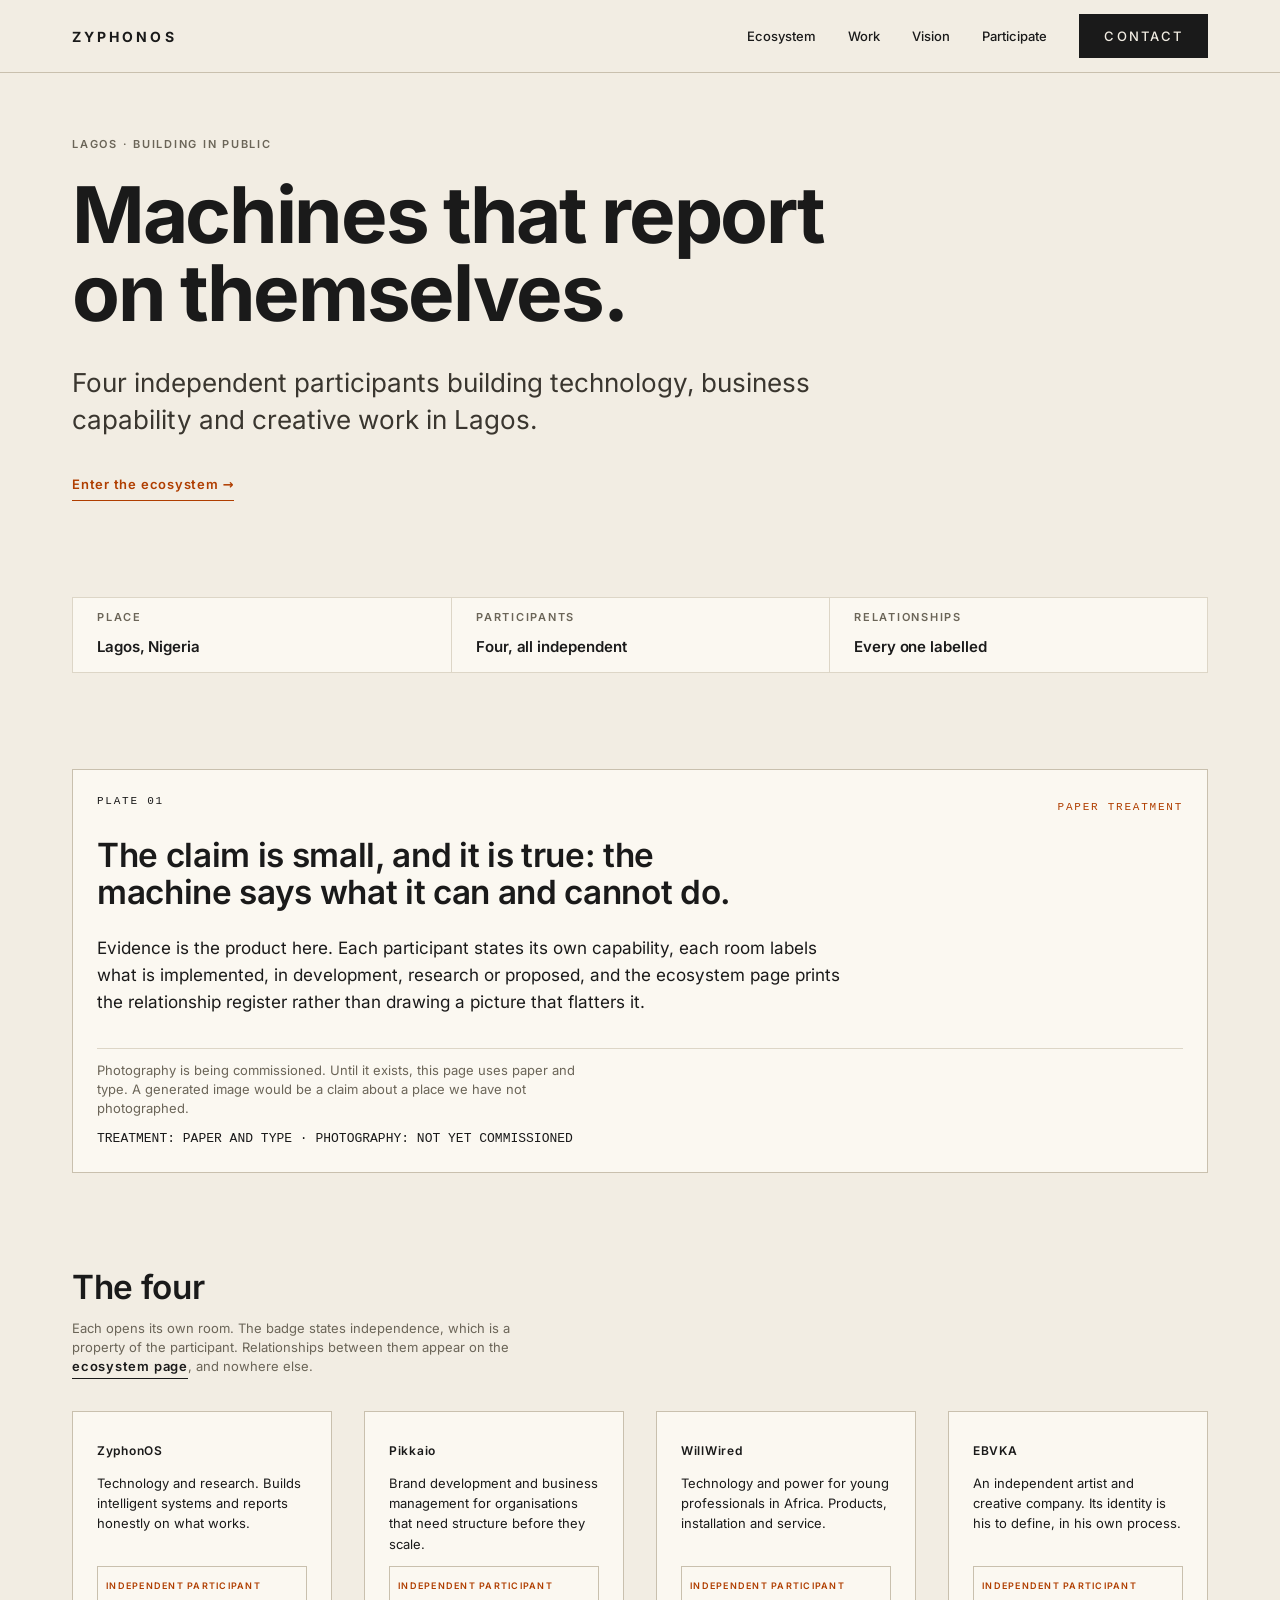
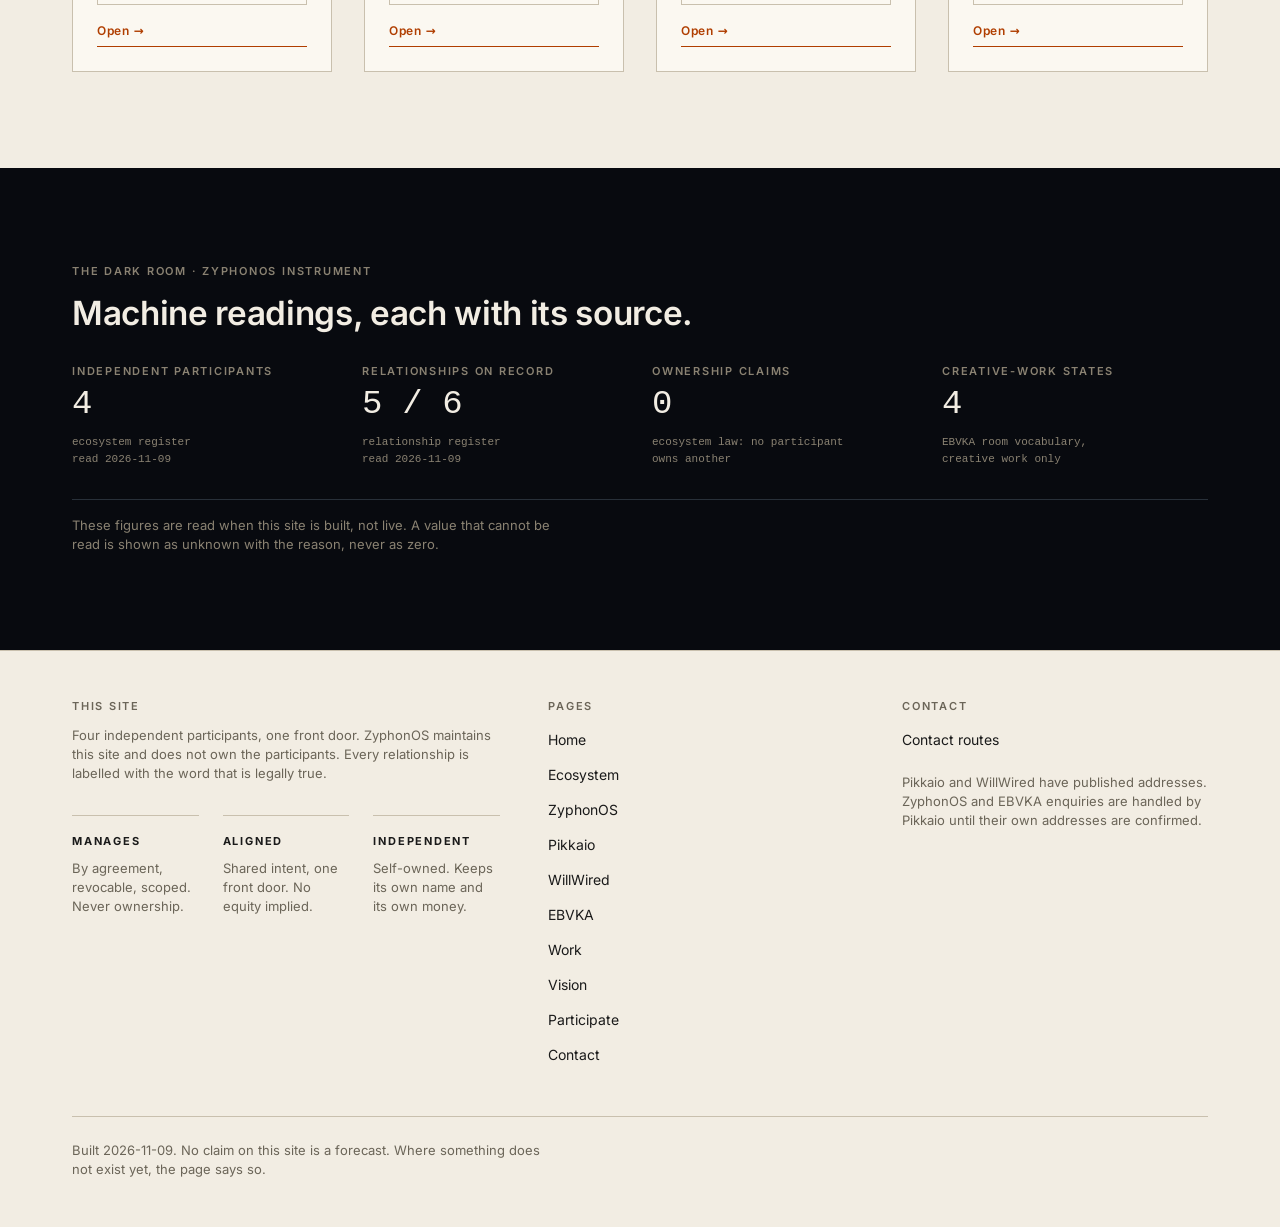
==== commit 37565cf7: "Field Station rebuild: approved art direction, corrected design system, canonical URLs, 55/55 combos" ====
--- a/index.html
+++ b/index.html
@@ -1,238 +1,169 @@
-<!DOCTYPE html>
+<!doctype html>
 <html lang="en">
 <head>
 <meta charset="utf-8">
 <meta name="viewport" content="width=device-width, initial-scale=1">
-<title>ZyphonOS — Everything Aligns Here</title>
-<meta name="description" content="An ecosystem of independent businesses, creative identities and technology ventures. Everything grows independently. Nothing has to grow alone.">
+<title>ZyphonOS ecosystem: machines that report on themselves</title>
+<meta name="description" content="Four independent participants building technology, business capability and creative work in Lagos.">
+<link rel="icon" href="favicon.svg" type="image/svg+xml">
+<link rel="preload" href="fonts/inter-var.woff2" as="font" type="font/woff2" crossorigin>
+<link rel="preload" href="fonts/syne-var.woff2" as="font" type="font/woff2" crossorigin>
+<link rel="stylesheet" href="styles.css">
+<meta property="og:title" content="ZyphonOS ecosystem: machines that report on themselves">
+<meta property="og:description" content="Four independent participants building technology, business capability and creative work in Lagos.">
+<meta property="og:type" content="website">
 <link rel="canonical" href="https://zyphonos.github.io/">
-<meta name="theme-color" content="#080A09">
-<meta property="og:type" content="website">
-<meta property="og:title" content="ZyphonOS — Everything Aligns Here">
-<meta property="og:description" content="An ecosystem of independent businesses, creative identities and technology ventures. Everything grows independently. Nothing has to grow alone.">
 <meta property="og:url" content="https://zyphonos.github.io/">
-<meta name="twitter:card" content="summary_large_image">
-<link rel="icon" href="/favicon.svg" type="image/svg+xml">
-<link rel="stylesheet" href="/styles.css">
 </head>
-<body data-p="ecosystem">
-<a class="skip" href="#main">Skip to content</a>
-
-<header class="site-head">
-  <div class="wrap">
-    <a class="brand" href="/"><span class="dot"></span>ZyphonOS<span class="muted" style="font-size:.72rem;letter-spacing:.16em;text-transform:uppercase">ecosystem</span></a>
-    <input type="checkbox" id="navtoggle" class="nav-toggle">
-    <label class="nav-toggle-label" for="navtoggle" aria-label="Open menu"><span></span><span></span></label>
-    <nav class="nav" aria-label="Primary">
-      <ul>
-        <li><a href="/vision.html">Vision</a></li>
-        <li><a href="/ecosystem.html">Ecosystem</a></li>
-        <li><a href="/work.html">Work</a></li>
-        <li><a href="/participate.html">Participate</a></li>
-        <li><a href="/contact.html">Contact</a></li>
-        <li class="nav-cta"><a href="/participate.html">Start a conversation</a></li>
-      </ul>
+<body><a class="skip" href="#main">Skip to content</a>
+<header class="masthead">
+  <div class="wrap masthead__in">
+    <a class="mark" href="index.html">Zyphonos</a>
+    <button class="navtoggle" type="button" aria-expanded="false" aria-controls="nav">Menu</button>
+    <nav class="nav" id="nav" aria-label="Primary">
+      <a href="ecosystem.html">Ecosystem</a><a href="work.html">Work</a><a href="vision.html">Vision</a><a href="participate.html">Participate</a>
+      <a class="btn" href="contact.html">Contact</a>
     </nav>
   </div>
-</header>
+</header><main id="main">
+  <section class="wrap hero">
+    <p class="label hero__label">Lagos &middot; building in public</p>
+    <h1 class="display">Machines that report on themselves.</h1>
+    <p class="lead">Four independent participants building technology, business capability and
+    creative work in Lagos.</p>
+    <p><a class="link" href="ecosystem.html">Enter the ecosystem &rarr;</a></p>
+  </section>
 
-<main id="main">
-
-  <section class="hero">
-    <div class="wrap">
-      <p class="eyebrow">The independent future</p>
-      <h1>Everything aligns<br>here.</h1>
-      <p class="lede">Independent ambitions. Shared possibilities. A future we build together.</p>
-      <p class="lede muted" style="font-size:1.02rem;max-width:62ch">We believe the future is not something a single company, person or technology builds alone. It emerges when independent people, ideas, businesses and technologies find meaningful ways to work together.</p>
-      <div class="cta-row mt-3">
-        <a class="btn btn-primary" href="/vision.html">Read the vision <span class="arrow">→</span></a>
-        <a class="btn btn-ghost" href="#participants">Meet the participants</a>
-      </div>
-      <p class="hero-meta mt-4">
-        <span>Four independent identities</span>
-        <span>One shared environment</span>
-        <span>Ownership stays where it belongs</span>
-      </p>
+  <section class="wrap">
+    <div class="proof">
+      <div class="proof__cell"><span class="label">Place</span><strong>Lagos, Nigeria</strong></div>
+      <div class="proof__cell"><span class="label">Participants</span><strong>Four, all independent</strong></div>
+      <div class="proof__cell"><span class="label">Relationships</span><strong>Every one labelled</strong></div>
     </div>
   </section>
 
-  <hr class="rule">
+  <section class="wrap band">
+    <figure class="plate">
+      <div class="plate__head">
+        <span class="mono mono--label">Plate 01</span>
+        <span class="plate__state">Paper treatment</span>
+      </div>
+      <h2>The claim is small, and it is true: the machine says what it can and cannot do.</h2>
+      <p class="body" style="margin-top:24px">Evidence is the product here. Each participant states
+      its own capability, each room labels what is implemented, in development, research or
+      proposed, and the ecosystem page prints the relationship register rather than drawing a
+      picture that flatters it.</p>
+      <div class="plate__foot">
+        <p class="caption">Photography is being commissioned. Until it exists, this page uses paper
+        and type. A generated image would be a claim about a place we have not photographed.</p>
+        <p class="mono" style="margin-top:12px">TREATMENT: PAPER AND TYPE &middot; PHOTOGRAPHY: NOT YET COMMISSIONED</p>
+      </div>
+    </figure>
+  </section>
 
-  <section id="participants">
-    <div class="wrap">
-      <div class="section-head">
-        <p class="eyebrow">Who is part of it</p>
-        <h2>Different identities.<br>Different journeys.</h2>
-        <p>Each participant keeps its own name, ownership, direction and commercial relationships. They work together because alignment is useful — not because a parent company requires it.</p>
-      </div>
-
-      <div class="grid-4">
-        <a class="card p-zan" href="/zyphonos.html">
-          <span class="idx">01</span>
-          <h3>ZyphonOS</h3>
-          <p>Technology and research: agents, software, infrastructure — and an honest, unfinished question about intelligence itself.</p>
-          <span class="go">Explore the technology <span class="arrow">→</span></span>
-        </a>
-        <a class="card p-pik" href="/pikkaio.html">
-          <span class="idx">02</span>
-          <h3>PIKKAIO</h3>
-          <p>Brand development and business management for founders, creators and small businesses with something real to build.</p>
-          <span class="go">Develop your business <span class="arrow">→</span></span>
-        </a>
-        <a class="card p-wil" href="/willwired.html">
-          <span class="idx">03</span>
-          <h3>WILLWIRED</h3>
-          <p>Technology and energy access in Africa — the equipment people actually need, and the power to run it.</p>
-          <span class="go">Find your technology <span class="arrow">→</span></span>
-        </a>
-        <a class="card p-ebv" href="/ebvka.html">
-          <span class="idx">04</span>
-          <h3>EBVKA</h3>
-          <p>An independent artist and creative identity. Music, story and presence — with its own rights and its own audience.</p>
-          <span class="go">Discover the artist <span class="arrow">→</span></span>
-        </a>
-      </div>
+  <section class="wrap" style="padding-bottom:96px">
+    <h2>The four</h2>
+    <p class="caption" style="margin-top:12px;margin-bottom:32px">Each opens its own room. The badge
+    states independence, which is a property of the participant. Relationships between them appear
+    on the <a class="link link--ink" href="ecosystem.html">ecosystem page</a>, and nowhere else.</p>
+    <div class="cards">
+      <article class="card">
+        <h3><a class="link link--ink" href="zyphonos.html" style="border:0">ZyphonOS</a></h3>
+        <p class="body">Technology and research. Builds intelligent systems and reports honestly on
+        what works.</p>
+        <div class="card__foot">
+          <span class="badge">Independent participant</span>
+          <a class="link" href="zyphonos.html">Open &rarr;</a>
+        </div>
+      </article>
+      <article class="card">
+        <h3><a class="link link--ink" href="pikkaio.html" style="border:0">Pikkaio</a></h3>
+        <p class="body">Brand development and business management for organisations that need
+        structure before they scale.</p>
+        <div class="card__foot">
+          <span class="badge">Independent participant</span>
+          <a class="link" href="pikkaio.html">Open &rarr;</a>
+        </div>
+      </article>
+      <article class="card">
+        <h3><a class="link link--ink" href="willwired.html" style="border:0">WillWired</a></h3>
+        <p class="body">Technology and power for young professionals in Africa. Products,
+        installation and service.</p>
+        <div class="card__foot">
+          <span class="badge">Independent participant</span>
+          <a class="link" href="willwired.html">Open &rarr;</a>
+        </div>
+      </article>
+      <article class="card">
+        <h3><a class="link link--ink" href="ebvka.html" style="border:0">EBVKA</a></h3>
+        <p class="body">An independent artist and creative company. Its identity is his to define,
+        in his own process.</p>
+        <div class="card__foot">
+          <span class="badge">Independent participant</span>
+          <a class="link" href="ebvka.html">Open &rarr;</a>
+        </div>
+      </article>
     </div>
   </section>
 
-  <section style="padding-top:0">
+  <section class="room band">
     <div class="wrap">
-      <div class="split">
-        <div>
-          <p class="eyebrow">Why this exists</p>
-          <h2>Alignment is not ownership.</h2>
-        </div>
-        <div class="stack-md">
-          <p>This began as one question — what intelligence actually is, and whether it can be built well enough to be useful — and became a set of working practices: clarity, intent, execution, software that does what it claims.</p>
-          <p>As those practices were applied, independent businesses, creators and people arrived with their own ambitions. Not subsidiaries. Participants.</p>
-          <p>So the structure is deliberate: a shared environment where intelligence meets creativity, ambition meets opportunity, and ideas find the structure and resources to become real — while every participant keeps what is theirs.</p>
-          <p class="mono muted">EVERYTHING GROWS INDEPENDENTLY. NOTHING HAS TO GROW ALONE.</p>
+      <p class="label">The dark room &middot; ZyphonOS instrument</p>
+      <h2 style="margin-top:16px">Machine readings, each with its source.</h2>
+      <div class="readings">
+        <div class="reading"><span class="label">Independent participants</span>
+          <div class="reading__value">4</div>
+          <div class="reading__src">ecosystem register<br>read 2026-11-09</div></div>
+        <div class="reading"><span class="label">Relationships on record</span>
+          <div class="reading__value">5 / 6</div>
+          <div class="reading__src">relationship register<br>read 2026-11-09</div></div>
+        <div class="reading"><span class="label">Ownership claims</span>
+          <div class="reading__value signal">0</div>
+          <div class="reading__src">ecosystem law: no participant<br>owns another</div></div>
+        <div class="reading"><span class="label">Creative-work states</span>
+          <div class="reading__value">4</div>
+          <div class="reading__src">EBVKA room vocabulary,<br>creative work only</div></div>
+      </div>
+      <hr class="rule" style="margin-top:32px">
+      <p class="caption" style="margin-top:16px">These figures are read when this site is built, not
+      live. A value that cannot be read is shown as unknown with the reason, never as zero.</p>
+    </div>
+  </section>
+</main>
+
+<footer class="foot">
+  <div class="wrap">
+    <div class="foot__grid">
+      <div>
+        <span class="label">This site</span>
+        <p class="caption">Four independent participants, one front door. ZyphonOS maintains this
+        site and does not own the participants. Every relationship is labelled with the word that
+        is legally true.</p>
+        <div class="legend">
+          <div><strong>Manages</strong><p>By agreement, revocable, scoped. Never ownership.</p></div>
+          <div><strong>Aligned</strong><p>Shared intent, one front door. No equity implied.</p></div>
+          <div><strong>Independent</strong><p>Self-owned. Keeps its own name and its own money.</p></div>
         </div>
       </div>
-    </div>
-  </section>
-
-  <section class="band">
-    <div class="wrap">
-      <div class="stack-md">
-        <p class="eyebrow" style="margin:0">How we work</p>
-        <div class="principles">
-          <div class="principle"><h4>Independence</h4><p>Own names, own ownership, own direction. Participation never creates default shared equity.</p></div>
-          <div class="principle"><h4>Reciprocal value</h4><p>Exchange is recorded, costed and agreed. Nothing is assumed free, and nothing is taken by default.</p></div>
-          <div class="principle"><h4>Reality testing</h4><p>Ideas have to meet real needs, real users and real economics — not internal enthusiasm.</p></div>
-        </div>
-      </div>
-    </div>
-  </section>
-
-  <section>
-    <div class="wrap">
-      <div class="section-head">
-        <p class="eyebrow">Selected work</p>
-        <h2>Real things, labelled honestly.</h2>
-        <p>Each item carries its actual status. Nothing here is presented as finished that is not finished.</p>
-      </div>
-      <ul class="clean">
-        <li>
-          <div class="stack-sm" style="display:flex;flex-wrap:wrap;gap:10px;align-items:center;justify-content:space-between">
-            <strong>Agent and execution systems</strong><span class="chip build">in development</span>
-          </div>
-          <p class="muted small mb-0">Software and agent infrastructure built to turn stated intent into verifiable work — with the checks that keep a system honest about what it actually did.</p>
-        </li>
-        <li>
-          <div class="stack-sm" style="display:flex;flex-wrap:wrap;gap:10px;align-items:center;justify-content:space-between">
-            <strong>Brand development and management</strong><span class="chip live">active</span>
-          </div>
-          <p class="muted small mb-0">PIKKAIO's brand and business development work, delivered to external clients under separate agreements.</p>
-        </li>
-        <li>
-          <div class="stack-sm" style="display:flex;flex-wrap:wrap;gap:10px;align-items:center;justify-content:space-between">
-            <strong>EL NIÑO — power and energy initiative</strong><span class="chip build">in development</span>
-          </div>
-          <p class="muted small mb-0">WILLWIRED's response to unreliable power: solar and energy solutions matched to what a household or business actually needs.</p>
-        </li>
-        <li>
-          <div class="stack-sm" style="display:flex;flex-wrap:wrap;gap:10px;align-items:center;justify-content:space-between">
-            <strong>TAD — technology access for young people</strong><span class="chip idea">proposed</span>
-          </div>
-          <p class="muted small mb-0">An intended initiative to put real technology in the hands of children and teenagers, starting in Lagos. Not yet a legally established foundation.</p>
-        </li>
-      </ul>
-      <div class="cta-row mt-3">
-        <a class="btn btn-ghost" href="/work.html">See all work and initiatives <span class="arrow">→</span></a>
-      </div>
-    </div>
-  </section>
-
-  <section style="padding-top:0">
-    <div class="wrap">
-      <div class="split">
-        <div>
-          <p class="eyebrow">Ways in</p>
-          <h2>There is more than one door.</h2>
-        </div>
-        <div>
-          <ul class="tick">
-            <li><strong>Builders and researchers</strong> — technology, agents, AI systems, hard problems.</li>
-            <li><strong>Creatives and artists</strong> — music, story, design, cultural work.</li>
-            <li><strong>Independent businesses</strong> — brands, founders and operators who want structure without losing ownership.</li>
-            <li><strong>Customers</strong> — a service, a system, or technology you actually need.</li>
-            <li><strong>Technology and strategic partners</strong> — supply, distribution, capability, capital of the non-financial kind.</li>
-          </ul>
-          <div class="cta-row mt-3">
-            <a class="btn btn-primary" href="/participate.html">Choose your route <span class="arrow">→</span></a>
-          </div>
-        </div>
-      </div>
-    </div>
-  </section>
-
-  <section class="band">
-    <div class="wrap">
       <div>
-        <p class="eyebrow">The invitation</p>
-        <p class="pull">Build what is yours. <em>Find who else is building.</em></p>
-      </div>
-      <div class="cta-row">
-        <a class="btn btn-primary" href="/contact.html">Start a conversation <span class="arrow">→</span></a>
-      </div>
-    </div>
-  </section>
-
-</main>
-
-<footer class="site-foot">
-  <div class="wrap">
-    <div class="foot-grid">
-      <div>
-        <h4>ZyphonOS ecosystem</h4>
-        <p style="max-width:42ch">A shared environment for independent businesses, creative identities and technology ventures. Alignment without absorption.</p>
+        <span class="label">Pages</span>
+        <ul><li><a href="index.html">Home</a></li><li><a href="ecosystem.html">Ecosystem</a></li><li><a href="zyphonos.html">ZyphonOS</a></li><li><a href="pikkaio.html">Pikkaio</a></li><li><a href="willwired.html">WillWired</a></li><li><a href="ebvka.html">EBVKA</a></li><li><a href="work.html">Work</a></li><li><a href="vision.html">Vision</a></li><li><a href="participate.html">Participate</a></li><li><a href="contact.html">Contact</a></li></ul>
       </div>
       <div>
-        <h4>Participants</h4>
+        <span class="label">Contact</span>
         <ul>
-          <li><a href="/zyphonos.html">ZyphonOS</a></li>
-          <li><a href="/pikkaio.html">PIKKAIO</a></li>
-          <li><a href="/willwired.html">WILLWIRED</a></li>
-          <li><a href="/ebvka.html">EBVKA</a></li>
-        </ul>
-      </div>
-      <div>
-        <h4>The ecosystem</h4>
-        <ul>
-          <li><a href="/vision.html">Vision</a></li>
-          <li><a href="/ecosystem.html">How it works</a></li>
-          <li><a href="/work.html">Work</a></li>
-          <li><a href="/participate.html">Participate</a></li>
-          <li><a href="/contact.html">Contact</a></li>
+          <li><a href="contact.html">Contact routes</a></li>
+          <li class="caption" style="margin-top:12px">Pikkaio and WillWired have published
+          addresses. ZyphonOS and EBVKA enquiries are handled by Pikkaio until their own addresses
+          are confirmed.</li>
         </ul>
       </div>
     </div>
-    <div class="foot-base">
-      <span>© <span id="yr">2026</span> ZyphonOS ecosystem. Each participant retains its own identity and ownership.</span>
-      <span>Lagos, Nigeria</span>
-    </div>
+    <hr class="rule" style="margin:48px 0 24px">
+    <p class="caption">Built 2026-11-09. No claim on this site is a forecast. Where something does not
+    exist yet, the page says so.</p>
   </div>
 </footer>
+<script src="nav.js" defer></script>
 </body>
 </html>
--- a/styles.css
+++ b/styles.css
@@ -1,266 +1,433 @@
-/* ============================================================
-   THE INDEPENDENT FUTURE — ZyphonOS ecosystem
-   Shared visual language. Each participant keeps its own accent.
-   No external fonts. No frameworks. No trackers.
-   ============================================================ */
+/* ==========================================================================
+   FIELD STATION — ecosystem shell
+   Revision 01 baseline. Approved direction: warm documentary shell, one dark
+   instrument room (ZyphonOS), every relationship labelled.
+   All values below are the measured design-system values, not approximations.
+   ========================================================================== */
+
+@font-face{
+  font-family:"Inter";
+  src:url("fonts/inter-var.woff2") format("woff2-variations");
+  font-weight:100 900;font-style:normal;font-display:swap;
+}
+@font-face{
+  font-family:"Syne";
+  src:url("fonts/syne-var.woff2") format("woff2-variations");
+  font-weight:400 800;font-style:normal;font-display:swap;
+}
 
 :root{
-  --ink:#080A09;
-  --char:#0E110F;
-  --char-2:#151917;
-  --line:rgba(244,242,237,.12);
-  --line-strong:rgba(244,242,237,.22);
-  --paper:#F4F2ED;
-  --muted:#9CA69E;
-  --muted-dim:#6E7A72;
-
-  --zan:#2FBF71;          /* ecosystem / ZyphonOS */
-  --pik:#B4462F;          /* PIKKAIO — warm, premium */
-  --wil:#E0A32E;          /* WILLWIRED — power */
-  --ebv:#7C5CFF;          /* EBVKA — creative */
-
-  --accent:var(--zan);
-
-  --sans:-apple-system,BlinkMacSystemFont,"Segoe UI",Roboto,"Helvetica Neue",Arial,sans-serif;
-  --serif:"Iowan Old Style","Palatino Linotype",Palatino,"Book Antiqua",Georgia,serif;
-
-  --gut:clamp(20px,5vw,64px);
-  --max:1180px;
-  --radius:2px;
-}
-
-*,*::before,*::after{box-sizing:border-box}
-html{-webkit-text-size-adjust:100%;scroll-behavior:smooth}
-@media (prefers-reduced-motion:reduce){
-  html{scroll-behavior:auto}
-  *,*::before,*::after{animation:none!important;transition:none!important}
-}
-
+  /* shell */
+  --paper:#F2EDE3;
+  --card:#FBF8F1;
+  --ink:#1A1A1A;
+  --ink-2:#3A362F;
+  --muted:#6B6558;
+  --rule:#C9C0AE;
+  --rule-2:#DDD6C7;
+  --power-text:#B03E00;      /* 5.09:1 on paper — the only readable power colour */
+  --power-shape:#FF5C00;     /* filled shapes only on shell surfaces */
+  --alert:#CC0000;
+
+  /* the dark room — ZyphonOS only */
+  --void:#080A0F;
+  --room:#14171C;
+  --room-2:#8A8272;
+  --room-ink:#F2EDE3;
+  --signal:#34D399;
+
+  /* type */
+  --sans:"Inter",system-ui,-apple-system,"Segoe UI",Roboto,sans-serif;
+  --display:"Inter",system-ui,-apple-system,"Segoe UI",Roboto,sans-serif;
+  --mono:"JetBrains Mono","SF Mono",Consolas,ui-monospace,monospace;
+
+  /* grid: 12 x 86 + 11 x 24 = 1,296 content, 72 margins */
+  --content:1296px;
+  --margin:72px;
+  --gutter:24px;
+  --baseline:8px;
+
+  /* spacing scale — no other values */
+  --s1:4px; --s2:8px; --s3:12px; --s4:16px; --s5:24px;
+  --s6:32px; --s7:48px; --s8:64px; --s9:96px;
+}
+
+*,*::before,*::after{box-sizing:border-box;}
+html{-webkit-text-size-adjust:100%;}
 body{
   margin:0;
-  background:var(--ink);
-  color:var(--paper);
+  background:var(--paper);
+  color:var(--ink);
   font-family:var(--sans);
-  font-size:clamp(16px,1.05vw,17.5px);
-  line-height:1.65;
-  -webkit-font-smoothing:antialiased;
+  font-size:17px;
+  line-height:27px;
+  font-feature-settings:"kern" 1,"liga" 1;
   text-rendering:optimizeLegibility;
 }
-
-img{max-width:100%;height:auto;display:block}
-a{color:inherit;text-decoration:none}
-a:focus-visible,button:focus-visible,summary:focus-visible{
-  outline:2px solid var(--accent);outline-offset:3px;border-radius:var(--radius)
-}
-
+img,svg{max-width:100%;display:block;}
+h1,h2,h3,h4,p,ul,ol,figure,blockquote{margin:0;}
+ul,ol{padding-left:1.1em;}
+a{color:inherit;}
+
+/* ---------- layout ---------- */
+.wrap{
+  width:100%;max-width:var(--content);
+  margin-inline:auto;padding-inline:var(--margin);
+}
+.band{padding-block:var(--s9);}
+.band--tight{padding-block:var(--s7);}
+.rule{border:0;border-top:1px solid var(--rule);margin:0;}
+
+/* ---------- type ---------- */
+.display{
+  font-family:var(--display);
+  font-weight:700;
+  font-size:clamp(2.5rem,6.1vw,5.5rem);
+  line-height:1;                 /* 88/88 at desktop */
+  letter-spacing:-0.03em;
+  max-width:15ch;
+}
+h1,.h1{font-size:clamp(2rem,4.2vw,4rem);line-height:1.02;letter-spacing:-0.02em;font-weight:700;max-width:22ch;}
+h2,.h2{font-size:clamp(1.5rem,2.6vw,2.5rem);line-height:1.12;letter-spacing:-0.01em;font-weight:600;max-width:30ch;}
+h3,.h3{font-size:1.3125rem;line-height:1.35;font-weight:600;letter-spacing:-0.005em;}
+.lead{font-size:1.625rem;line-height:1.44;color:var(--ink-2);max-width:52ch;}
+.body{font-size:1.0625rem;line-height:1.59;max-width:68ch;}
+.body+.body{margin-top:var(--s5);}
+.caption{font-size:0.8125rem;line-height:1.46;color:var(--muted);max-width:60ch;}
+.muted{color:var(--muted);}
+.small{font-size:0.9375rem;line-height:1.55;}
+
+.label{
+  font-family:var(--sans);font-weight:600;font-size:0.6875rem;
+  line-height:1.35;letter-spacing:0.16em;text-transform:uppercase;
+  color:var(--muted);
+}
+.mono{
+  font-family:var(--mono);font-size:0.8125rem;line-height:1.4;
+  letter-spacing:0;font-variant-numeric:tabular-nums;
+}
+.mono--label{font-size:0.6875rem;letter-spacing:0.16em;text-transform:uppercase;}
+
+/* quiet field: space above and below a statement */
+.quiet{padding-block:var(--s9);}
+
+/* ---------- masthead ---------- */
+.masthead{
+  border-bottom:1px solid var(--rule);
+  background:var(--paper);
+}
+.masthead__in{
+  display:flex;align-items:center;justify-content:space-between;
+  gap:var(--s6);min-height:72px;
+}
+.mark{
+  font-weight:700;font-size:0.875rem;letter-spacing:0.22em;
+  text-transform:uppercase;text-decoration:none;white-space:nowrap;
+}
+.nav{display:flex;align-items:center;gap:var(--s6);}
+.nav a{
+  font-size:0.8125rem;font-weight:500;text-decoration:none;
+  padding-block:var(--s3);
+}
+.nav a:hover{text-decoration:underline;text-underline-offset:4px;}
+.nav a[aria-current="page"]{font-weight:700;}
+
+/* one filled button per viewport — this is it */
+.btn{
+  display:inline-flex;align-items:center;justify-content:center;
+  min-height:56px;padding:0 var(--s5);
+  background:var(--ink);color:var(--paper);
+  font-family:var(--sans);font-weight:600;font-size:0.75rem;
+  letter-spacing:0.16em;text-transform:uppercase;text-decoration:none;
+  border:1px solid var(--ink);
+}
+.btn:hover{background:#000;}
+.nav .btn{min-height:44px;padding:0 var(--s5);}
+
+/* every other route is a text link */
+.link{
+  display:inline-block;font-weight:600;font-size:0.8125rem;
+  letter-spacing:0.06em;color:var(--power-text);
+  text-decoration:none;border-bottom:1px solid currentColor;
+  padding-bottom:2px;
+}
+.link:hover{color:var(--ink);}
+.link--ink{color:var(--ink);}
+
+.navtoggle{
+  display:none;appearance:none;background:none;border:1px solid var(--rule);
+  min-height:44px;min-width:44px;padding:0 var(--s3);
+  font-family:var(--sans);font-size:0.75rem;letter-spacing:0.14em;
+  text-transform:uppercase;cursor:pointer;color:var(--ink);
+}
+
+/* ---------- hero ---------- */
+.hero{padding-top:var(--s8);padding-bottom:var(--s9);}
+.hero .display{margin-top:var(--s5);}
+.hero .lead{margin-top:var(--s6);}          /* gap 36 */
+.hero .link{margin-top:var(--s6);}
+.hero__label{margin-bottom:var(--s2);}
+
+/* ---------- proof strip ---------- */
+.proof{
+  display:grid;grid-template-columns:repeat(3,1fr);
+  border:1px solid var(--rule-2);background:var(--card);
+}
+.proof__cell{padding:var(--s3) var(--s5);}
+.proof__cell+.proof__cell{border-left:1px solid var(--rule-2);}
+.proof__cell .label{display:block;margin-bottom:var(--s2);}
+.proof__cell strong{font-size:0.9375rem;font-weight:600;letter-spacing:-0.005em;}
+
+/* ---------- paper plate (photography not yet commissioned) ---------- */
+.plate{
+  border:1px solid var(--rule);background:var(--card);
+  padding:var(--s5);
+}
+.plate__head{display:flex;justify-content:space-between;gap:var(--s5);margin-bottom:var(--s4);}
+.plate__state{
+  font-family:var(--mono);font-size:0.6875rem;letter-spacing:0.16em;
+  text-transform:uppercase;color:var(--power-text);
+}
+.plate__foot{
+  margin-top:var(--s6);padding-top:var(--s3);border-top:1px solid var(--rule-2);
+}
+
+/* ---------- participant cards ---------- */
+.cards{display:grid;grid-template-columns:repeat(4,1fr);gap:var(--s6);}
+.card{
+  display:flex;flex-direction:column;gap:var(--s3);
+  background:var(--card);border:1px solid var(--rule);
+  padding:var(--s5);min-height:188px;
+}
+.card h3{font-size:1.1875rem;letter-spacing:0.01em;}
+.card .body{font-size:0.8125rem;line-height:1.55;}
+.card__foot{margin-top:auto;display:flex;flex-direction:column;gap:var(--s3);}
+.card .link{font-size:0.75rem;}
+
+/* independence is a property of the participant, never an edge */
+.badge{
+  display:inline-flex;align-items:center;gap:var(--s2);
+  font-family:var(--sans);font-weight:600;font-size:0.5625rem;
+  letter-spacing:0.14em;text-transform:uppercase;
+  border:1px solid var(--rule);padding:5px var(--s2);
+  color:var(--power-text);background:transparent;white-space:nowrap;
+}
+
+/* ---------- the dark room ---------- */
+.room{background:var(--void);color:var(--room-ink);}
+.room a{color:var(--room-ink);}
+.room--panel{background:var(--room);}
+.room .label{color:var(--room-2);}
+.room .lead,.room .body,.room .caption{color:var(--room-2);}
+.room .muted{color:var(--room-2);}
+.room h2{color:var(--room-ink);}
+.room .rule{border-top-color:#283039;}
+.signal{color:var(--signal);}
+
+.readings{
+  display:grid;grid-template-columns:repeat(4,1fr);gap:var(--s5);
+  margin-top:var(--s6);
+}
+.reading .label{display:block;margin-bottom:var(--s2);}
+.reading__value{
+  font-family:var(--mono);font-size:2.125rem;line-height:1.05;
+  letter-spacing:-0.01em;color:var(--room-ink);
+}
+.reading__src{
+  margin-top:var(--s3);font-family:var(--mono);font-size:0.6875rem;
+  line-height:1.5;color:var(--room-2);word-break:break-word;
+}
+
+/* page that IS the instrument room */
+body.is-room{background:var(--void);color:var(--room-ink);}
+body.is-room .masthead{background:var(--void);border-bottom-color:#283039;}
+body.is-room .mark,body.is-room .nav a,body.is-room .navtoggle{color:var(--room-ink);}
+body.is-room .navtoggle{border-color:#283039;}
+body.is-room .nav .btn{background:var(--room-ink);color:var(--void);border-color:var(--room-ink);}
+body.is-room .lead{color:var(--room-2);}
+body.is-room .body{color:var(--room-2);}
+body.is-room .caption,body.is-room .muted{color:var(--room-2);}
+body.is-room .label{color:var(--room-2);}
+body.is-room .link{color:var(--signal);}
+body.is-room .link:hover{color:var(--room-ink);}
+body.is-room .rule{border-top-color:#283039;}
+body.is-room .badge{border-color:#283039;color:var(--signal);}
+body.is-room .card,body.is-room .plate,body.is-room .proof{background:var(--room);border-color:#283039;}
+body.is-room .card .body,body.is-room .plate .caption{color:var(--room-2);}
+body.is-room .proof__cell+.proof__cell{border-left-color:#283039;}
+body.is-room .plate__foot{border-top-color:#283039;}
+body.is-room .plate__state{color:var(--signal);}
+body.is-room .readbox{background:var(--room);border-color:#283039;}
+
+/* ---------- relationship model ---------- */
+.relate{display:grid;grid-template-columns:repeat(4,1fr);gap:0;align-items:stretch;}
+.node{
+  background:var(--card);border:1px solid var(--rule);
+  padding:var(--s5) var(--s4);display:flex;flex-direction:column;gap:var(--s2);
+}
+.node h3{font-size:0.9375rem;letter-spacing:0.01em;}
+.node .caption{font-size:0.75rem;line-height:1.4;}
+.node .badge{margin-top:auto;}
+.channel{
+  position:relative;padding:0 var(--s3);
+  display:flex;flex-direction:column;justify-content:center;
+  gap:var(--s2);min-height:150px;
+}
+/* the connector can only exist inside the channel */
+.channel::before{
+  content:"";position:absolute;left:0;right:0;top:50%;
+  border-top:1px solid var(--rule);height:0;
+}
+.channel__word{
+  position:relative;z-index:1;align-self:center;
+  background:var(--paper);padding:var(--s1) var(--s2);
+  font-family:var(--sans);font-weight:600;font-size:0.6875rem;
+  letter-spacing:0.16em;text-transform:uppercase;
+  border:1px solid var(--rule);white-space:nowrap;
+}
+.channel__src{
+  position:relative;z-index:1;align-self:center;text-align:center;
+  background:var(--paper);padding:2px var(--s2);
+  font-family:var(--mono);font-size:0.625rem;line-height:1.35;
+  color:var(--muted);max-width:100%;
+}
+.channel--empty::before{border-top-style:dotted;}
+
+/* ---------- register table ---------- */
+.reg{width:100%;border-collapse:collapse;margin-top:var(--s6);}
+.reg caption{text-align:left;caption-side:top;margin-bottom:var(--s3);}
+.reg th,.reg td{
+  text-align:left;padding:var(--s3) var(--s3) var(--s3) 0;
+  border-bottom:1px solid var(--rule-2);vertical-align:top;
+  font-size:0.8125rem;line-height:1.45;
+}
+.reg th{
+  font-weight:600;font-size:0.6875rem;letter-spacing:0.16em;
+  text-transform:uppercase;color:var(--muted);
+  border-bottom:1px solid var(--rule);
+}
+.reg td:first-child,.reg td:nth-child(2){font-weight:600;}
+.reg .w{color:var(--power-text);font-weight:600;letter-spacing:0.08em;text-transform:uppercase;font-size:0.6875rem;}
+.reg .w--none{color:var(--muted);}
+
+/* ---------- lists ---------- */
+.stack{display:grid;gap:var(--s3);}
+.stack--loose{gap:var(--s5);}
+ul.rules{list-style:none;padding:0;display:grid;gap:var(--s3);}
+ul.rules li{display:grid;grid-template-columns:14px 1fr;gap:var(--s2);}
+ul.rules li::before{content:"";width:5px;height:5px;background:var(--ink);margin-top:10px;}
+
+/* generic two-column pairing */
+.split{display:grid;grid-template-columns:1fr 1fr;gap:var(--s8);}
+.split--wide{grid-template-columns:1.15fr 0.85fr;}
+.define{display:grid;grid-template-columns:120px 1fr;gap:var(--s4);padding-block:var(--s4);border-bottom:1px solid var(--rule-2);}
+.define:first-of-type{border-top:1px solid var(--rule-2);}
+.define dt{font-family:var(--mono);font-size:0.6875rem;letter-spacing:0.16em;text-transform:uppercase;color:var(--muted);padding-top:3px;}
+.define dd{margin:0;font-size:0.9375rem;line-height:1.55;}
+
+/* ---------- footer ---------- */
+.foot{border-top:1px solid var(--rule);padding-block:var(--s7);}
+.foot__grid{display:grid;grid-template-columns:1.4fr 1fr 1fr;gap:var(--s7);}
+.foot .label{display:block;margin-bottom:var(--s3);}
+.foot ul{list-style:none;padding:0;margin:0;display:grid;gap:var(--s2);}
+.foot a{text-decoration:none;font-size:0.875rem;}
+.foot a:hover{text-decoration:underline;text-underline-offset:3px;}
+.legend{display:grid;grid-template-columns:repeat(3,1fr);gap:var(--s5);margin-top:var(--s6);}
+.legend div{border-top:1px solid var(--rule);padding-top:var(--s3);}
+.legend strong{display:block;font-family:var(--sans);font-size:0.6875rem;letter-spacing:0.16em;text-transform:uppercase;margin-bottom:var(--s1);}
+.legend p{font-size:0.8125rem;line-height:1.45;color:var(--muted);}
+
+/* ---------- contact ---------- */
+.route{
+  display:grid;gap:var(--s2);padding-block:var(--s5);
+  border-top:1px solid var(--rule-2);
+}
+.route:last-of-type{border-bottom:1px solid var(--rule-2);}
+.route a{
+  font-family:var(--mono);font-size:0.9375rem;color:var(--ink);
+  text-decoration:none;border-bottom:1px solid var(--power-text);
+  align-self:start;word-break:break-word;
+}
+.route a:hover{color:var(--power-text);}
+
+/* ---------- skip link / focus ---------- */
 .skip{
-  position:absolute;left:-9999px;top:0;z-index:999;
-  background:var(--paper);color:var(--ink);padding:12px 18px;font-weight:600
-}
-.skip:focus{left:12px;top:12px}
-
-.wrap{max-width:var(--max);margin:0 auto;padding:0 var(--gut)}
-.narrow{max-width:760px}
-.rule{height:1px;background:var(--line);border:0;margin:0}
-
-/* ---------- type ---------- */
-h1,h2,h3,h4{font-family:var(--serif);font-weight:400;letter-spacing:-.015em;margin:0}
-h1{font-size:clamp(2.4rem,6.4vw,4.6rem);line-height:1.02}
-h2{font-size:clamp(1.75rem,3.4vw,2.85rem);line-height:1.1}
-h3{font-size:clamp(1.15rem,1.9vw,1.5rem);line-height:1.25}
-h4{font-size:1.02rem;line-height:1.3;font-family:var(--sans);font-weight:600;letter-spacing:.02em}
-p{margin:0 0 1.05em}
-p:last-child{margin-bottom:0}
-
-.eyebrow{
-  font-family:var(--sans);font-size:.72rem;letter-spacing:.22em;
-  text-transform:uppercase;color:var(--accent);margin:0 0 18px;font-weight:600
-}
-.lede{font-size:clamp(1.1rem,1.9vw,1.34rem);line-height:1.6;color:#DFDDD6;max-width:70ch}
-.muted{color:var(--muted)}
-.small{font-size:.86rem;line-height:1.6}
-.mono{font-family:ui-monospace,SFMono-Regular,Menlo,Consolas,monospace;font-size:.78rem;letter-spacing:.04em}
-.num{font-variant-numeric:tabular-nums}
-
-/* ---------- header ---------- */
-.site-head{
-  position:sticky;top:0;z-index:50;
-  background:rgba(8,10,9,.86);
-  backdrop-filter:blur(12px);-webkit-backdrop-filter:blur(12px);
-  border-bottom:1px solid var(--line)
-}
-.site-head .wrap{display:flex;align-items:center;justify-content:space-between;gap:24px;height:68px}
-.brand{display:flex;align-items:baseline;gap:10px;font-family:var(--serif);font-size:1.12rem;letter-spacing:-.01em}
-.brand .dot{width:7px;height:7px;background:var(--zan);border-radius:50%;display:inline-block;transform:translateY(-3px)}
-
-.nav-toggle{display:none}
-.nav-toggle-label{display:none;cursor:pointer;padding:10px;margin:-10px}
-.nav-toggle-label span{display:block;width:22px;height:1.5px;background:var(--paper);margin:5px 0}
-
-.nav ul{display:flex;align-items:center;gap:clamp(14px,2.2vw,30px);list-style:none;margin:0;padding:0}
-.nav a{font-size:.86rem;letter-spacing:.02em;color:var(--muted)}
-.nav a:hover,.nav a[aria-current="page"]{color:var(--paper)}
-.nav .nav-cta a{
-  color:var(--ink);background:var(--paper);padding:9px 16px;border-radius:var(--radius);
-  font-weight:600;font-size:.82rem
-}
-.nav .nav-cta a:hover{background:var(--zan);color:var(--ink)}
-
-@media (max-width:880px){
-  .nav-toggle-label{display:block}
-  .nav{position:absolute;left:0;right:0;top:68px;background:var(--char);
-    border-bottom:1px solid var(--line);display:none}
-  .nav-toggle:checked ~ .nav{display:block}
-  .nav ul{flex-direction:column;align-items:flex-start;gap:0;padding:8px var(--gut) 22px}
-  .nav li{width:100%;border-top:1px solid var(--line)}
-  .nav li:first-child{border-top:0}
-  .nav a{display:block;padding:15px 0;font-size:1rem;color:var(--paper)}
-  .nav .nav-cta{margin-top:12px;border-top:0}
-  .nav .nav-cta a{display:inline-block;padding:12px 20px}
-}
-
-/* ---------- sections ---------- */
-section{padding:clamp(56px,9vw,116px) 0}
-.section-head{display:grid;gap:18px;margin-bottom:clamp(32px,5vw,56px)}
-.section-head p{max-width:66ch;color:var(--muted);margin:0}
-
-/* ---------- hero ---------- */
-.hero{position:relative;padding:clamp(72px,12vw,148px) 0 clamp(56px,8vw,96px);overflow:hidden}
-.hero::before{
-  content:"";position:absolute;inset:-20% -10% auto -10%;height:70%;
-  background:radial-gradient(60% 70% at 22% 0%,rgba(47,191,113,.16),transparent 70%);
-  pointer-events:none
-}
-.hero .wrap{position:relative}
-.hero h1{margin-bottom:26px;max-width:18ch}
-.hero .lede{margin-bottom:38px}
-.hero-meta{display:flex;flex-wrap:wrap;gap:10px 26px;color:var(--muted-dim);font-size:.8rem;letter-spacing:.1em;text-transform:uppercase}
-
-.cta-row{display:flex;flex-wrap:wrap;gap:14px;align-items:center;margin-top:8px}
-.btn{
-  display:inline-flex;align-items:center;gap:10px;
-  padding:14px 24px;border-radius:var(--radius);
-  font-size:.9rem;font-weight:600;letter-spacing:.01em;
-  border:1px solid transparent;transition:background .18s ease,color .18s ease,border-color .18s ease
-}
-.btn-primary{background:var(--paper);color:var(--ink)}
-.btn-primary:hover{background:var(--accent);color:var(--ink)}
-.btn-ghost{border-color:var(--line-strong);color:var(--paper)}
-.btn-ghost:hover{border-color:var(--accent);color:var(--accent)}
-.btn .arrow{transition:transform .18s ease}
-.btn:hover .arrow{transform:translateX(3px)}
-
-/* ---------- participant cards ---------- */
-.grid-4{display:grid;gap:1px;background:var(--line);border:1px solid var(--line)}
-@media (min-width:760px){.grid-4{grid-template-columns:repeat(2,1fr)}}
-@media (min-width:1060px){.grid-4{grid-template-columns:repeat(4,1fr)}}
-
-/* two-up grid: stacks on small screens, pairs at tablet and up */
-.grid-2{display:grid;gap:1px;background:var(--line);border:1px solid var(--line)}
-@media (min-width:760px){.grid-2{grid-template-columns:repeat(2,minmax(0,1fr))}}
-
-.card{
-  background:var(--char);padding:clamp(24px,3vw,34px);
-  display:flex;flex-direction:column;gap:14px;min-height:100%;
-  position:relative;transition:background .2s ease
-}
-.card:hover{background:var(--char-2)}
-.card .idx{font-family:ui-monospace,monospace;font-size:.72rem;letter-spacing:.16em;color:var(--muted-dim)}
-.card h3{font-family:var(--sans);font-size:.98rem;font-weight:600;letter-spacing:.1em;text-transform:uppercase}
-.card p{font-size:.92rem;color:var(--muted);line-height:1.6;margin:0}
-.card .go{margin-top:auto;font-size:.82rem;letter-spacing:.04em;color:var(--accent);display:inline-flex;gap:8px;align-items:center}
-.card::after{content:"";position:absolute;left:0;top:0;bottom:0;width:2px;background:var(--p-accent,var(--accent));opacity:0;transition:opacity .2s}
-.card:hover::after{opacity:1}
-
-.p-zan{--p-accent:var(--zan)}
-.p-pik{--p-accent:var(--pik)}
-.p-wil{--p-accent:var(--wil)}
-.p-ebv{--p-accent:var(--ebv)}
-
-/* ---------- editorial splits ---------- */
-.split{display:grid;gap:clamp(28px,5vw,72px)}
-@media (min-width:900px){.split{grid-template-columns:minmax(0,.85fr) minmax(0,1.15fr);align-items:start}}
-
-.stack-lg{display:grid;gap:clamp(24px,4vw,44px)}
-.stack-md{display:grid;gap:18px}
-.stack-sm{display:grid;gap:10px}
-
-/* ---------- lists ---------- */
-.clean{list-style:none;margin:0;padding:0;display:grid;gap:0}
-.clean li{padding:16px 0;border-top:1px solid var(--line);display:grid;gap:6px}
-.clean li:first-child{border-top:0}
-.clean strong{font-weight:600}
-.clean .label{font-size:.78rem;letter-spacing:.14em;text-transform:uppercase;color:var(--accent)}
-
-.tick{list-style:none;margin:0;padding:0;display:grid;gap:12px}
-.tick li{position:relative;padding-left:26px;color:#DCDAD3;font-size:.96rem}
-.tick li::before{content:"";position:absolute;left:0;top:.62em;width:9px;height:1px;background:var(--accent)}
-
-/* ---------- status chips ---------- */
-.chip{
-  display:inline-block;font-size:.68rem;letter-spacing:.16em;text-transform:uppercase;
-  padding:5px 9px;border:1px solid var(--line-strong);border-radius:var(--radius);color:var(--muted)
-}
-.chip.live{border-color:rgba(47,191,113,.5);color:var(--zan)}
-.chip.build{border-color:rgba(224,163,46,.5);color:var(--wil)}
-.chip.res{border-color:rgba(124,92,255,.5);color:var(--ebv)}
-.chip.idea{border-color:var(--line-strong);color:var(--muted-dim)}
-
-/* ---------- principle blocks ---------- */
-.principles{display:grid;gap:1px;background:var(--line);border-top:1px solid var(--line);border-bottom:1px solid var(--line)}
-.principle{background:var(--ink);padding:clamp(22px,3vw,32px) 0}
-@media (min-width:820px){
-  .principles{grid-template-columns:repeat(3,1fr);column-gap:clamp(24px,4vw,56px);background:transparent;border:0}
-  .principle{border-top:1px solid var(--line);padding:26px 0}
-}
-.principle h4{margin-bottom:8px}
-.principle p{font-size:.92rem;color:var(--muted);margin:0}
-
-/* ---------- quote ---------- */
-.pull{
-  font-family:var(--serif);font-size:clamp(1.5rem,3.4vw,2.5rem);
-  line-height:1.24;letter-spacing:-.01em;max-width:24ch
-}
-.pull em{font-style:italic;color:var(--accent)}
-
-/* ---------- participant page header ---------- */
-.p-head{border-bottom:1px solid var(--line);padding:clamp(56px,9vw,110px) 0 clamp(40px,6vw,64px);position:relative;overflow:hidden}
-.p-head::before{
-  content:"";position:absolute;inset:-40% -20% auto auto;width:min(760px,90vw);height:120%;
-  background:radial-gradient(50% 50% at 70% 30%,color-mix(in srgb,var(--accent) 18%,transparent),transparent 72%);
-  pointer-events:none
-}
-.p-head .wrap{position:relative}
-.p-head h1{margin:14px 0 22px}
-.p-head .lede{color:#D8D6CF}
-
-.backlink{display:inline-flex;gap:8px;align-items:center;font-size:.8rem;letter-spacing:.1em;text-transform:uppercase;color:var(--muted-dim)}
-.backlink:hover{color:var(--paper)}
-
-/* participant accent override */
-body[data-p="pikkaio"]{--accent:var(--pik)}
-body[data-p="willwired"]{--accent:var(--wil)}
-body[data-p="ebvka"]{--accent:var(--ebv)}
-body[data-p="zyphonos"]{--accent:var(--zan)}
-
-/* ---------- CTA band ---------- */
-.band{background:var(--char);border-top:1px solid var(--line);border-bottom:1px solid var(--line)}
-.band .wrap{padding:clamp(44px,7vw,84px) var(--gut);display:grid;gap:26px}
-@media (min-width:900px){.band .wrap{grid-template-columns:1.2fr auto;align-items:center}}
-
-/* ---------- footer ---------- */
-.site-foot{border-top:1px solid var(--line);padding:clamp(44px,6vw,72px) 0 40px;font-size:.86rem;color:var(--muted)}
-.foot-grid{display:grid;gap:34px}
-@media (min-width:760px){.foot-grid{grid-template-columns:1.4fr 1fr 1fr}}
-.site-foot h4{color:var(--paper);margin-bottom:14px;font-size:.78rem;letter-spacing:.16em;text-transform:uppercase;font-weight:600}
-.site-foot ul{list-style:none;margin:0;padding:0;display:grid;gap:9px}
-.site-foot a:hover{color:var(--paper)}
-.foot-base{display:flex;flex-wrap:wrap;gap:12px 26px;justify-content:space-between;margin-top:44px;padding-top:22px;border-top:1px solid var(--line);color:var(--muted-dim);font-size:.78rem}
-
-/* ---------- utility ---------- */
-.mt-0{margin-top:0}.mt-1{margin-top:10px}.mt-2{margin-top:20px}.mt-3{margin-top:32px}.mt-4{margin-top:48px}
-.mb-0{margin-bottom:0}.mb-1{margin-bottom:10px}.mb-2{margin-bottom:20px}.mb-3{margin-bottom:32px}
-.center{text-align:center}
-.maxw-60{max-width:60ch}
-.vert{writing-mode:vertical-rl;text-orientation:mixed;letter-spacing:.2em;font-size:.7rem;color:var(--muted-dim)}
-hr.sep{border:0;border-top:1px solid var(--line);margin:clamp(40px,6vw,72px) 0}
+  position:absolute;left:-9999px;top:0;z-index:100;
+  background:var(--ink);color:var(--paper);padding:var(--s3) var(--s4);
+  font-weight:600;text-decoration:none;
+}
+.skip:focus{left:var(--s4);top:var(--s4);}
+:focus-visible{outline:2px solid var(--ink);outline-offset:2px;}
+body.is-room :focus-visible{outline-color:var(--signal);}
+
+/* ---------- responsive ---------- */
+@media (max-width:1100px){
+  .cards{grid-template-columns:repeat(2,1fr);}
+  .readings{grid-template-columns:repeat(2,1fr);gap:var(--s6);}
+  .relate{grid-template-columns:1fr 1fr;}
+  .foot__grid{grid-template-columns:1fr 1fr;}
+  .split,.split--wide{grid-template-columns:1fr;gap:var(--s6);}
+}
+@media (max-width:820px){
+  :root{--margin:24px;}
+  .wrap{padding-inline:24px;}
+  .band{padding-block:var(--s7);}
+  body{font-size:16px;line-height:25px;}
+  .lead{font-size:1.25rem;line-height:1.45;}
+  .nav{
+    display:none;position:absolute;left:0;right:0;top:100%;
+    background:var(--paper);border-bottom:1px solid var(--rule);
+    padding:var(--s3) 24px var(--s5);flex-direction:column;align-items:stretch;
+    gap:0;
+  }
+  body.is-room .nav{background:var(--void);border-bottom-color:#283039;}
+  .masthead{position:relative;}
+  .masthead__in{padding-block:var(--s3);}
+  .nav.is-open{display:flex;}
+  .nav a{padding-block:var(--s3);border-bottom:1px solid var(--rule-2);min-height:44px;display:flex;align-items:center;}
+  body.is-room .nav a{border-bottom-color:#283039;}
+  .nav .btn{margin-top:var(--s4);justify-content:center;}
+  .navtoggle{display:inline-flex;align-items:center;}
+  .proof{grid-template-columns:1fr;}
+  .proof__cell+.proof__cell{border-left:0;border-top:1px solid var(--rule-2);}
+  .cards{grid-template-columns:1fr;}
+  .readings{grid-template-columns:1fr;}
+  .relate{grid-template-columns:1fr;}
+  .channel{min-height:0;padding-block:var(--s3);padding-inline:0;align-items:flex-start;}
+  .channel::before{border-top:0;border-left:1px solid var(--rule);top:0;bottom:0;left:8px;right:auto;width:0;height:auto;}
+  .channel__word,.channel__src{align-self:flex-start;margin-left:var(--s5);text-align:left;}
+  .legend,.foot__grid{grid-template-columns:1fr;}
+  .define{grid-template-columns:1fr;gap:var(--s1);}
+}
+
+@media (prefers-reduced-motion:reduce){
+  *{transition:none!important;animation:none!important;scroll-behavior:auto!important;}
+}
+
+/* ---- FIX 01: the dark room owns its own muted ramp -------------------------
+   Measured defect: paper-muted #6B6558 on the void (#080A0F) is 3.42:1 and
+   fails at every text size. Scoping --muted inside dark contexts repairs every
+   descendant at once (labels, captions, chips, table heads, legends) instead of
+   chasing selectors one at a time. Room muted #8A8272 = 4.72:1 on room. */
+.room, body.is-room{--muted:#8A8272;}
+.room .reg .w, body.is-room .reg .w{color:#FF5C00;}
+
+/* ---- FIX 02: the register stacks below 620px -------------------------------
+   Measured defect: a five-column table held 374px inside a 320px viewport
+   (+78px page overflow). Five columns of data is a desktop reading; on a phone
+   it is five labelled facts in a row. Labels come from data-l, copied by the
+   builder out of each table's own thead, so they cannot drift from the header. */
+@media (max-width:620px){
+  .reg{display:block;}
+  .reg thead{display:none;}
+  .reg tbody{display:block;}
+  .reg tr{display:block;border-top:1px solid var(--rule);padding-block:var(--s4);}
+  .reg tr:first-child{border-top:0;padding-top:0;}
+  .reg th,.reg td{display:block;width:auto;border:0;padding:1px 0;text-align:left;}
+  .reg td[data-l]::before{
+    content:attr(data-l) ": ";
+    font-family:var(--mono);font-size:0.625rem;letter-spacing:0.14em;
+    text-transform:uppercase;color:var(--muted);
+  }
+  .reg caption{margin-bottom:var(--s4);}
+}
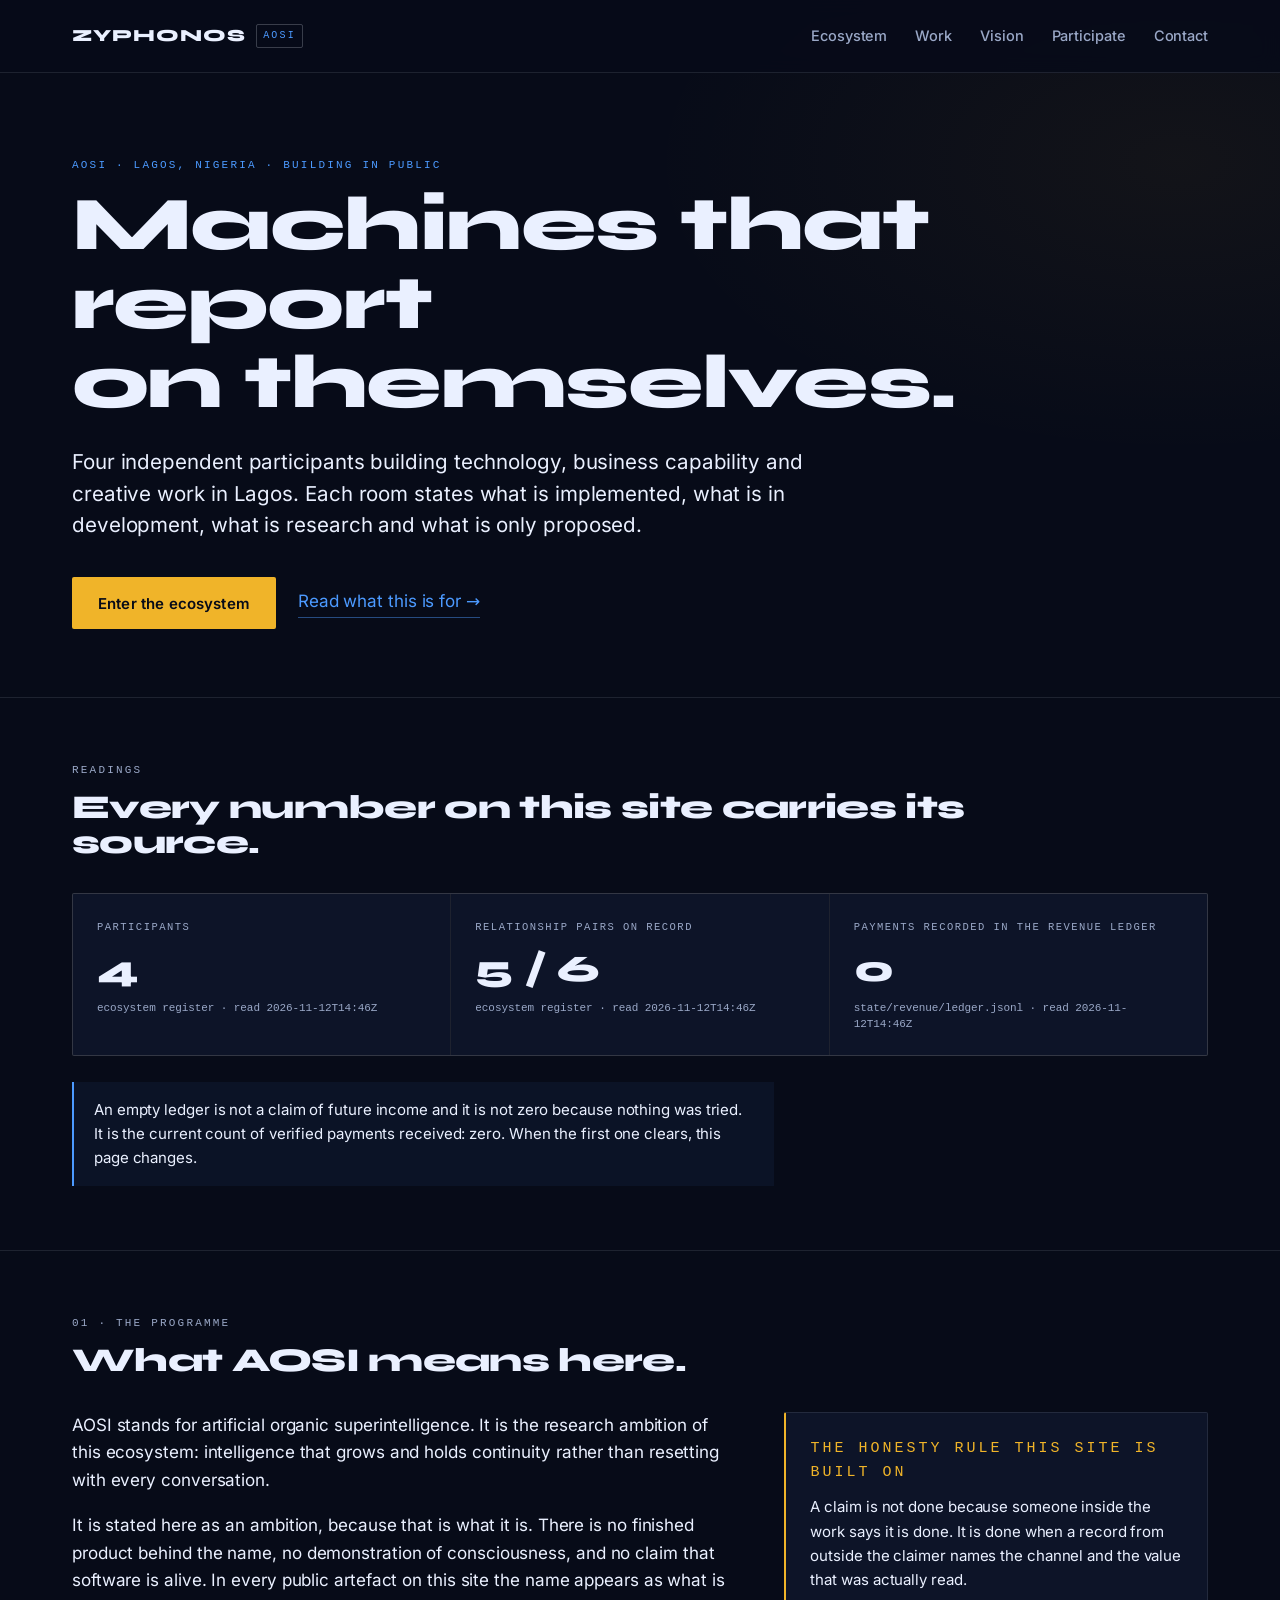
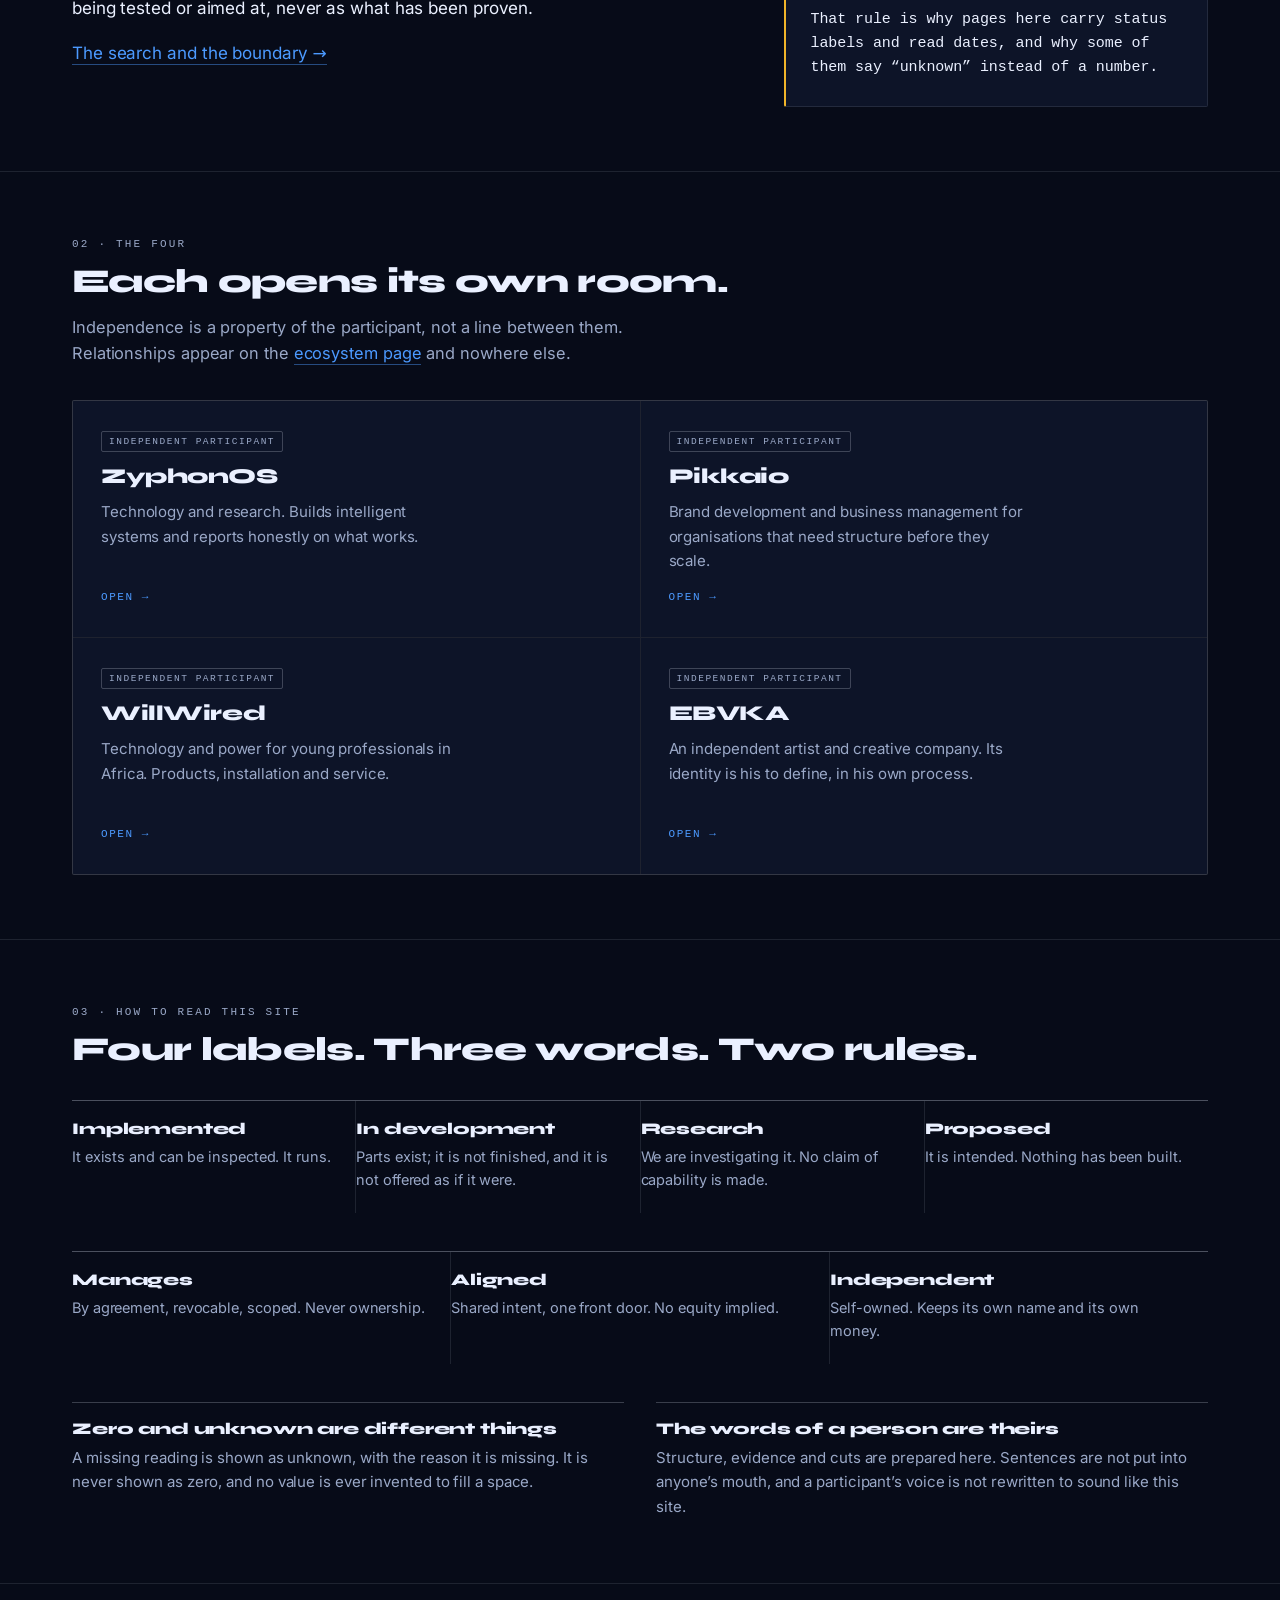
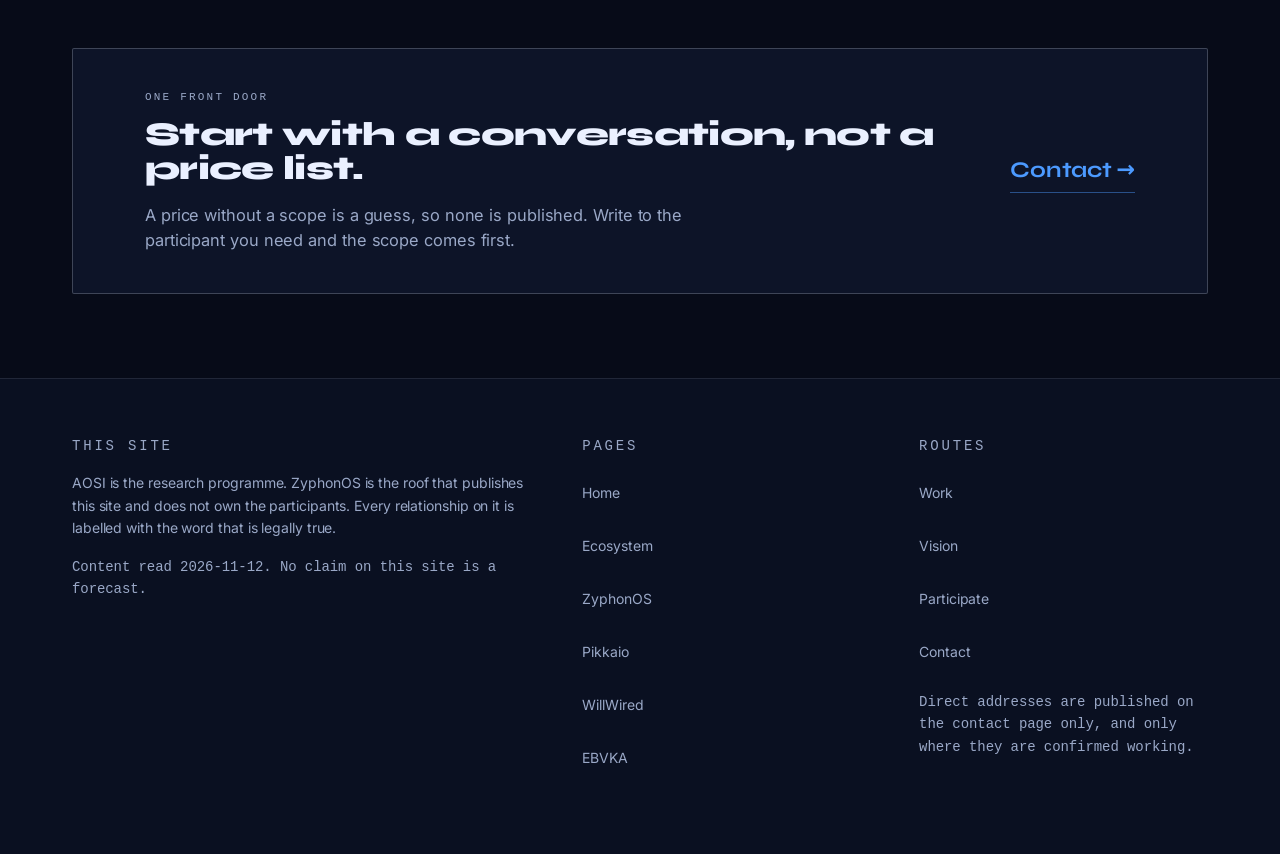
==== commit 4a224b95: "AOSI v1: dark instrument identity, same page map, same content law Rebuild of the 11-page ecosystem " ====
--- a/index.html
+++ b/index.html
@@ -3,165 +3,154 @@
 <head>
 <meta charset="utf-8">
 <meta name="viewport" content="width=device-width, initial-scale=1">
-<title>ZyphonOS ecosystem: machines that report on themselves</title>
+<title>ZyphonOS &middot; AOSI: machines that report on themselves</title>
 <meta name="description" content="Four independent participants building technology, business capability and creative work in Lagos.">
 <link rel="icon" href="favicon.svg" type="image/svg+xml">
 <link rel="preload" href="fonts/inter-var.woff2" as="font" type="font/woff2" crossorigin>
 <link rel="preload" href="fonts/syne-var.woff2" as="font" type="font/woff2" crossorigin>
 <link rel="stylesheet" href="styles.css">
-<meta property="og:title" content="ZyphonOS ecosystem: machines that report on themselves">
+<meta property="og:title" content="ZyphonOS &middot; AOSI: machines that report on themselves">
 <meta property="og:description" content="Four independent participants building technology, business capability and creative work in Lagos.">
 <meta property="og:type" content="website">
+<meta property="og:url" content="https://zyphonos.github.io/">
 <link rel="canonical" href="https://zyphonos.github.io/">
-<meta property="og:url" content="https://zyphonos.github.io/">
 </head>
-<body><a class="skip" href="#main">Skip to content</a>
+<body class="">
+<a class="skip" href="#main">Skip to content</a>
 <header class="masthead">
   <div class="wrap masthead__in">
-    <a class="mark" href="index.html">Zyphonos</a>
+    <a class="mark" href="index.html"><span class="mark__name">ZyphonOS</span><span class="mark__prog">AOSI</span></a>
     <button class="navtoggle" type="button" aria-expanded="false" aria-controls="nav">Menu</button>
-    <nav class="nav" id="nav" aria-label="Primary">
-      <a href="ecosystem.html">Ecosystem</a><a href="work.html">Work</a><a href="vision.html">Vision</a><a href="participate.html">Participate</a>
-      <a class="btn" href="contact.html">Contact</a>
-    </nav>
+    <nav class="nav" id="nav" aria-label="Primary"><a href="ecosystem.html">Ecosystem</a><a href="work.html">Work</a><a href="vision.html">Vision</a><a href="participate.html">Participate</a><a href="contact.html">Contact</a></nav>
   </div>
-</header><main id="main">
-  <section class="wrap hero">
-    <p class="label hero__label">Lagos &middot; building in public</p>
-    <h1 class="display">Machines that report on themselves.</h1>
-    <p class="lead">Four independent participants building technology, business capability and
-    creative work in Lagos.</p>
-    <p><a class="link" href="ecosystem.html">Enter the ecosystem &rarr;</a></p>
-  </section>
+</header>
+<main id="main">
 
-  <section class="wrap">
-    <div class="proof">
-      <div class="proof__cell"><span class="label">Place</span><strong>Lagos, Nigeria</strong></div>
-      <div class="proof__cell"><span class="label">Participants</span><strong>Four, all independent</strong></div>
-      <div class="proof__cell"><span class="label">Relationships</span><strong>Every one labelled</strong></div>
+<section class="wrap hero">
+  <p class="label hero__label">AOSI &middot; Lagos, Nigeria &middot; building in public</p>
+  <h1 class="display">Machines that report<br>on themselves.</h1>
+  <p class="lead">Four independent participants building technology, business capability and
+  creative work in Lagos. Each room states what is implemented, what is in development, what is
+  research and what is only proposed.</p>
+  <p class="hero__cta"><a class="btn" href="ecosystem.html">Enter the ecosystem</a>
+  <a class="link" href="vision.html">Read what this is for &rarr;</a></p>
+</section>
+
+<section class="wrap band">
+  <div class="band__head">
+    <p class="label">Readings</p>
+    <h2 class="h2">Every number on this site carries its source.</h2>
+  </div>
+  <div class="readings"><div class="reading"><p class="reading__label">Participants</p><p class="reading__value">4</p><p class="reading__meta">ecosystem register &middot; read 2026-11-12T14:46Z</p></div><div class="reading"><p class="reading__label">Relationship pairs on record</p><p class="reading__value">5 / 6</p><p class="reading__meta">ecosystem register &middot; read 2026-11-12T14:46Z</p></div><div class="reading"><p class="reading__label">Payments recorded in the revenue ledger</p><p class="reading__value">0</p><p class="reading__meta">state/revenue/ledger.jsonl &middot; read 2026-11-12T14:46Z</p></div></div>
+  <p class="note">An empty ledger is not a claim of future income and it is not zero because
+  nothing was tried. It is the current count of verified payments received: zero. When the first
+  one clears, this page changes.</p>
+</section>
+
+<section class="wrap band">
+  <div class="band__head">
+    <p class="label">01 &middot; The programme</p>
+    <h2 class="h2">What AOSI means here.</h2>
+  </div>
+  <div class="split">
+    <div class="prose">
+      <p>AOSI stands for artificial organic superintelligence. It is the research ambition of
+      this ecosystem: intelligence that grows and holds continuity rather than resetting with
+      every conversation.</p>
+      <p>It is stated here as an ambition, because that is what it is. There is no finished
+      product behind the name, no demonstration of consciousness, and no claim that software is
+      alive. In every public artefact on this site the name appears as what is being tested or
+      aimed at, never as what has been proven.</p>
+      <p><a class="link" href="vision.html">The search and the boundary &rarr;</a></p>
     </div>
-  </section>
+    <aside class="aside">
+      <p class="label">The honesty rule this site is built on</p>
+      <p>A claim is not done because someone inside the work says it is done. It is done when a
+      record from outside the claimer names the channel and the value that was actually read.</p>
+      <p class="aside__meta">That rule is why pages here carry status labels and read dates,
+      and why some of them say &ldquo;unknown&rdquo; instead of a number.</p>
+    </aside>
+  </div>
+</section>
 
-  <section class="wrap band">
-    <figure class="plate">
-      <div class="plate__head">
-        <span class="mono mono--label">Plate 01</span>
-        <span class="plate__state">Paper treatment</span>
-      </div>
-      <h2>The claim is small, and it is true: the machine says what it can and cannot do.</h2>
-      <p class="body" style="margin-top:24px">Evidence is the product here. Each participant states
-      its own capability, each room labels what is implemented, in development, research or
-      proposed, and the ecosystem page prints the relationship register rather than drawing a
-      picture that flatters it.</p>
-      <div class="plate__foot">
-        <p class="caption">Photography is being commissioned. Until it exists, this page uses paper
-        and type. A generated image would be a claim about a place we have not photographed.</p>
-        <p class="mono" style="margin-top:12px">TREATMENT: PAPER AND TYPE &middot; PHOTOGRAPHY: NOT YET COMMISSIONED</p>
-      </div>
-    </figure>
-  </section>
+<section class="wrap band">
+  <div class="band__head">
+    <p class="label">02 &middot; The four</p>
+    <h2 class="h2">Each opens its own room.</h2>
+    <p class="lead lead--sm">Independence is a property of the participant, not a line between
+    them. Relationships appear on the <a class="link" href="ecosystem.html">ecosystem page</a>
+    and nowhere else.</p>
+  </div>
+  <div class="cards"><a class="card" href="zyphonos.html"><span class="badge">Independent participant</span><h3 class="card__t">ZyphonOS</h3><p class="card__d">Technology and research. Builds intelligent systems and reports honestly on what works.</p><span class="card__go">Open &rarr;</span></a><a class="card" href="pikkaio.html"><span class="badge">Independent participant</span><h3 class="card__t">Pikkaio</h3><p class="card__d">Brand development and business management for organisations that need structure before they scale.</p><span class="card__go">Open &rarr;</span></a><a class="card" href="willwired.html"><span class="badge">Independent participant</span><h3 class="card__t">WillWired</h3><p class="card__d">Technology and power for young professionals in Africa. Products, installation and service.</p><span class="card__go">Open &rarr;</span></a><a class="card" href="ebvka.html"><span class="badge">Independent participant</span><h3 class="card__t">EBVKA</h3><p class="card__d">An independent artist and creative company. Its identity is his to define, in his own process.</p><span class="card__go">Open &rarr;</span></a></div>
+</section>
 
-  <section class="wrap" style="padding-bottom:96px">
-    <h2>The four</h2>
-    <p class="caption" style="margin-top:12px;margin-bottom:32px">Each opens its own room. The badge
-    states independence, which is a property of the participant. Relationships between them appear
-    on the <a class="link link--ink" href="ecosystem.html">ecosystem page</a>, and nowhere else.</p>
-    <div class="cards">
-      <article class="card">
-        <h3><a class="link link--ink" href="zyphonos.html" style="border:0">ZyphonOS</a></h3>
-        <p class="body">Technology and research. Builds intelligent systems and reports honestly on
-        what works.</p>
-        <div class="card__foot">
-          <span class="badge">Independent participant</span>
-          <a class="link" href="zyphonos.html">Open &rarr;</a>
-        </div>
-      </article>
-      <article class="card">
-        <h3><a class="link link--ink" href="pikkaio.html" style="border:0">Pikkaio</a></h3>
-        <p class="body">Brand development and business management for organisations that need
-        structure before they scale.</p>
-        <div class="card__foot">
-          <span class="badge">Independent participant</span>
-          <a class="link" href="pikkaio.html">Open &rarr;</a>
-        </div>
-      </article>
-      <article class="card">
-        <h3><a class="link link--ink" href="willwired.html" style="border:0">WillWired</a></h3>
-        <p class="body">Technology and power for young professionals in Africa. Products,
-        installation and service.</p>
-        <div class="card__foot">
-          <span class="badge">Independent participant</span>
-          <a class="link" href="willwired.html">Open &rarr;</a>
-        </div>
-      </article>
-      <article class="card">
-        <h3><a class="link link--ink" href="ebvka.html" style="border:0">EBVKA</a></h3>
-        <p class="body">An independent artist and creative company. Its identity is his to define,
-        in his own process.</p>
-        <div class="card__foot">
-          <span class="badge">Independent participant</span>
-          <a class="link" href="ebvka.html">Open &rarr;</a>
-        </div>
-      </article>
+<section class="wrap band">
+  <div class="band__head">
+    <p class="label">03 &middot; How to read this site</p>
+    <h2 class="h2">Four labels. Three words. Two rules.</h2>
+  </div>
+  <div class="defs defs--4"><div class="def"><h3 class="def__t">Implemented</h3><p>It exists and can be inspected. It runs.</p></div><div class="def"><h3 class="def__t">In development</h3><p>Parts exist; it is not finished, and it is not offered as if it were.</p></div><div class="def"><h3 class="def__t">Research</h3><p>We are investigating it. No claim of capability is made.</p></div><div class="def"><h3 class="def__t">Proposed</h3><p>It is intended. Nothing has been built.</p></div></div>
+  <div class="spacer"></div>
+  <div class="defs defs--3"><div class="def"><h3 class="def__t">Manages</h3><p>By agreement, revocable, scoped. Never ownership.</p></div><div class="def"><h3 class="def__t">Aligned</h3><p>Shared intent, one front door. No equity implied.</p></div><div class="def"><h3 class="def__t">Independent</h3><p>Self-owned. Keeps its own name and its own money.</p></div></div>
+  <div class="spacer"></div>
+  <div class="rules">
+    <div class="rule-block">
+      <h3 class="def__t">Zero and unknown are different things</h3>
+      <p>A missing reading is shown as unknown, with the reason it is missing. It is never shown
+      as zero, and no value is ever invented to fill a space.</p>
     </div>
-  </section>
+    <div class="rule-block">
+      <h3 class="def__t">The words of a person are theirs</h3>
+      <p>Structure, evidence and cuts are prepared here. Sentences are not put into anyone&rsquo;s
+      mouth, and a participant&rsquo;s voice is not rewritten to sound like this site.</p>
+    </div>
+  </div>
+</section>
 
-  <section class="room band">
-    <div class="wrap">
-      <p class="label">The dark room &middot; ZyphonOS instrument</p>
-      <h2 style="margin-top:16px">Machine readings, each with its source.</h2>
-      <div class="readings">
-        <div class="reading"><span class="label">Independent participants</span>
-          <div class="reading__value">4</div>
-          <div class="reading__src">ecosystem register<br>read 2026-11-09</div></div>
-        <div class="reading"><span class="label">Relationships on record</span>
-          <div class="reading__value">5 / 6</div>
-          <div class="reading__src">relationship register<br>read 2026-11-09</div></div>
-        <div class="reading"><span class="label">Ownership claims</span>
-          <div class="reading__value signal">0</div>
-          <div class="reading__src">ecosystem law: no participant<br>owns another</div></div>
-        <div class="reading"><span class="label">Creative-work states</span>
-          <div class="reading__value">4</div>
-          <div class="reading__src">EBVKA room vocabulary,<br>creative work only</div></div>
-      </div>
-      <hr class="rule" style="margin-top:32px">
-      <p class="caption" style="margin-top:16px">These figures are read when this site is built, not
-      live. A value that cannot be read is shown as unknown with the reason, never as zero.</p>
+<section class="wrap band band--cta">
+  <div class="cta">
+    <div>
+      <p class="label">One front door</p>
+      <h2 class="h2">Start with a conversation, not a price list.</h2>
+      <p class="lead lead--sm">A price without a scope is a guess, so none is published. Write
+      to the participant you need and the scope comes first.</p>
     </div>
-  </section>
+    <p class="cta__go"><a class="link link--lg" href="contact.html">Contact &rarr;</a></p>
+  </div>
+</section>
+
 </main>
-
 <footer class="foot">
-  <div class="wrap">
-    <div class="foot__grid">
-      <div>
-        <span class="label">This site</span>
-        <p class="caption">Four independent participants, one front door. ZyphonOS maintains this
-        site and does not own the participants. Every relationship is labelled with the word that
-        is legally true.</p>
-        <div class="legend">
-          <div><strong>Manages</strong><p>By agreement, revocable, scoped. Never ownership.</p></div>
-          <div><strong>Aligned</strong><p>Shared intent, one front door. No equity implied.</p></div>
-          <div><strong>Independent</strong><p>Self-owned. Keeps its own name and its own money.</p></div>
-        </div>
-      </div>
-      <div>
-        <span class="label">Pages</span>
-        <ul><li><a href="index.html">Home</a></li><li><a href="ecosystem.html">Ecosystem</a></li><li><a href="zyphonos.html">ZyphonOS</a></li><li><a href="pikkaio.html">Pikkaio</a></li><li><a href="willwired.html">WillWired</a></li><li><a href="ebvka.html">EBVKA</a></li><li><a href="work.html">Work</a></li><li><a href="vision.html">Vision</a></li><li><a href="participate.html">Participate</a></li><li><a href="contact.html">Contact</a></li></ul>
-      </div>
-      <div>
-        <span class="label">Contact</span>
-        <ul>
-          <li><a href="contact.html">Contact routes</a></li>
-          <li class="caption" style="margin-top:12px">Pikkaio and WillWired have published
-          addresses. ZyphonOS and EBVKA enquiries are handled by Pikkaio until their own addresses
-          are confirmed.</li>
-        </ul>
-      </div>
+  <div class="wrap foot__in">
+    <div class="foot__col">
+      <p class="label">This site</p>
+      <p>AOSI is the research programme. ZyphonOS is the roof that publishes this site and
+      does not own the participants. Every relationship on it is labelled with the word that
+      is legally true.</p>
+      <p class="foot__meta">Content read 2026-11-12. No claim on this site is a forecast.</p>
     </div>
-    <hr class="rule" style="margin:48px 0 24px">
-    <p class="caption">Built 2026-11-09. No claim on this site is a forecast. Where something does not
-    exist yet, the page says so.</p>
+    <div class="foot__col">
+      <p class="label">Pages</p>
+      <ul class="plain">
+        <li><a href="index.html">Home</a></li>
+        <li><a href="ecosystem.html">Ecosystem</a></li>
+        <li><a href="zyphonos.html">ZyphonOS</a></li>
+        <li><a href="pikkaio.html">Pikkaio</a></li>
+        <li><a href="willwired.html">WillWired</a></li>
+        <li><a href="ebvka.html">EBVKA</a></li>
+      </ul>
+    </div>
+    <div class="foot__col">
+      <p class="label">Routes</p>
+      <ul class="plain">
+        <li><a href="work.html">Work</a></li>
+        <li><a href="vision.html">Vision</a></li>
+        <li><a href="participate.html">Participate</a></li>
+        <li><a href="contact.html">Contact</a></li>
+      </ul>
+      <p class="foot__meta">Direct addresses are published on the contact page only, and only
+      where they are confirmed working.</p>
+    </div>
   </div>
 </footer>
 <script src="nav.js" defer></script>
--- a/styles.css
+++ b/styles.css
@@ -1,433 +1,230 @@
-/* ==========================================================================
-   FIELD STATION — ecosystem shell
-   Revision 01 baseline. Approved direction: warm documentary shell, one dark
-   instrument room (ZyphonOS), every relationship labelled.
-   All values below are the measured design-system values, not approximations.
-   ========================================================================== */
-
-@font-face{
-  font-family:"Inter";
-  src:url("fonts/inter-var.woff2") format("woff2-variations");
-  font-weight:100 900;font-style:normal;font-display:swap;
-}
-@font-face{
-  font-family:"Syne";
-  src:url("fonts/syne-var.woff2") format("woff2-variations");
-  font-weight:400 800;font-style:normal;font-display:swap;
-}
+@font-face{font-family:"Inter";src:url("fonts/inter-var.woff2") format("woff2");font-weight:100 900;font-style:normal;font-display:swap}
+@font-face{font-family:"Syne";src:url("fonts/syne-var.woff2") format("woff2");font-weight:600 800;font-style:normal;font-display:swap}
 
 :root{
-  /* shell */
-  --paper:#F2EDE3;
-  --card:#FBF8F1;
-  --ink:#1A1A1A;
-  --ink-2:#3A362F;
-  --muted:#6B6558;
-  --rule:#C9C0AE;
-  --rule-2:#DDD6C7;
-  --power-text:#B03E00;      /* 5.09:1 on paper — the only readable power colour */
-  --power-shape:#FF5C00;     /* filled shapes only on shell surfaces */
-  --alert:#CC0000;
-
-  /* the dark room — ZyphonOS only */
-  --void:#080A0F;
-  --room:#14171C;
-  --room-2:#8A8272;
-  --room-ink:#F2EDE3;
-  --signal:#34D399;
-
-  /* type */
+  --navy:#070B18;
+  --surface:#0D1428;
+  --surface-2:#141C33;
+  --ink:#EAF0FF;
+  --muted:#9AA8C7;
+  --blue:#4C9AFF;
+  --blue-deep:#1E5FD0;
+  --gold:#F0B429;
+  --line:rgba(234,240,255,.10);
+  --line-strong:rgba(234,240,255,.22);
   --sans:"Inter",system-ui,-apple-system,"Segoe UI",Roboto,sans-serif;
-  --display:"Inter",system-ui,-apple-system,"Segoe UI",Roboto,sans-serif;
-  --mono:"JetBrains Mono","SF Mono",Consolas,ui-monospace,monospace;
-
-  /* grid: 12 x 86 + 11 x 24 = 1,296 content, 72 margins */
-  --content:1296px;
-  --margin:72px;
-  --gutter:24px;
-  --baseline:8px;
-
-  /* spacing scale — no other values */
-  --s1:4px; --s2:8px; --s3:12px; --s4:16px; --s5:24px;
-  --s6:32px; --s7:48px; --s8:64px; --s9:96px;
-}
-
-*,*::before,*::after{box-sizing:border-box;}
-html{-webkit-text-size-adjust:100%;}
+  --display:"Syne","Inter",system-ui,sans-serif;
+  --mono:ui-monospace,"SF Mono","Cascadia Mono",Consolas,"Liberation Mono",monospace;
+  --t:280ms cubic-bezier(.2,.7,.2,1);
+  --max:1296px;
+  --gut:24px;
+}
+@media (min-width:900px){:root{--gut:72px}}
+
+*,*::before,*::after{box-sizing:border-box}
+html{-webkit-text-size-adjust:100%}
 body{
-  margin:0;
-  background:var(--paper);
-  color:var(--ink);
-  font-family:var(--sans);
-  font-size:17px;
-  line-height:27px;
-  font-feature-settings:"kern" 1,"liga" 1;
-  text-rendering:optimizeLegibility;
-}
-img,svg{max-width:100%;display:block;}
-h1,h2,h3,h4,p,ul,ol,figure,blockquote{margin:0;}
-ul,ol{padding-left:1.1em;}
-a{color:inherit;}
-
-/* ---------- layout ---------- */
-.wrap{
-  width:100%;max-width:var(--content);
-  margin-inline:auto;padding-inline:var(--margin);
-}
-.band{padding-block:var(--s9);}
-.band--tight{padding-block:var(--s7);}
-.rule{border:0;border-top:1px solid var(--rule);margin:0;}
-
-/* ---------- type ---------- */
-.display{
-  font-family:var(--display);
-  font-weight:700;
-  font-size:clamp(2.5rem,6.1vw,5.5rem);
-  line-height:1;                 /* 88/88 at desktop */
-  letter-spacing:-0.03em;
-  max-width:15ch;
-}
-h1,.h1{font-size:clamp(2rem,4.2vw,4rem);line-height:1.02;letter-spacing:-0.02em;font-weight:700;max-width:22ch;}
-h2,.h2{font-size:clamp(1.5rem,2.6vw,2.5rem);line-height:1.12;letter-spacing:-0.01em;font-weight:600;max-width:30ch;}
-h3,.h3{font-size:1.3125rem;line-height:1.35;font-weight:600;letter-spacing:-0.005em;}
-.lead{font-size:1.625rem;line-height:1.44;color:var(--ink-2);max-width:52ch;}
-.body{font-size:1.0625rem;line-height:1.59;max-width:68ch;}
-.body+.body{margin-top:var(--s5);}
-.caption{font-size:0.8125rem;line-height:1.46;color:var(--muted);max-width:60ch;}
-.muted{color:var(--muted);}
-.small{font-size:0.9375rem;line-height:1.55;}
-
-.label{
-  font-family:var(--sans);font-weight:600;font-size:0.6875rem;
-  line-height:1.35;letter-spacing:0.16em;text-transform:uppercase;
-  color:var(--muted);
-}
-.mono{
-  font-family:var(--mono);font-size:0.8125rem;line-height:1.4;
-  letter-spacing:0;font-variant-numeric:tabular-nums;
-}
-.mono--label{font-size:0.6875rem;letter-spacing:0.16em;text-transform:uppercase;}
-
-/* quiet field: space above and below a statement */
-.quiet{padding-block:var(--s9);}
-
-/* ---------- masthead ---------- */
-.masthead{
-  border-bottom:1px solid var(--rule);
-  background:var(--paper);
-}
-.masthead__in{
-  display:flex;align-items:center;justify-content:space-between;
-  gap:var(--s6);min-height:72px;
-}
-.mark{
-  font-weight:700;font-size:0.875rem;letter-spacing:0.22em;
-  text-transform:uppercase;text-decoration:none;white-space:nowrap;
-}
-.nav{display:flex;align-items:center;gap:var(--s6);}
-.nav a{
-  font-size:0.8125rem;font-weight:500;text-decoration:none;
-  padding-block:var(--s3);
-}
-.nav a:hover{text-decoration:underline;text-underline-offset:4px;}
-.nav a[aria-current="page"]{font-weight:700;}
-
-/* one filled button per viewport — this is it */
-.btn{
-  display:inline-flex;align-items:center;justify-content:center;
-  min-height:56px;padding:0 var(--s5);
-  background:var(--ink);color:var(--paper);
-  font-family:var(--sans);font-weight:600;font-size:0.75rem;
-  letter-spacing:0.16em;text-transform:uppercase;text-decoration:none;
-  border:1px solid var(--ink);
-}
-.btn:hover{background:#000;}
-.nav .btn{min-height:44px;padding:0 var(--s5);}
-
-/* every other route is a text link */
-.link{
-  display:inline-block;font-weight:600;font-size:0.8125rem;
-  letter-spacing:0.06em;color:var(--power-text);
-  text-decoration:none;border-bottom:1px solid currentColor;
-  padding-bottom:2px;
-}
-.link:hover{color:var(--ink);}
-.link--ink{color:var(--ink);}
-
-.navtoggle{
-  display:none;appearance:none;background:none;border:1px solid var(--rule);
-  min-height:44px;min-width:44px;padding:0 var(--s3);
-  font-family:var(--sans);font-size:0.75rem;letter-spacing:0.14em;
-  text-transform:uppercase;cursor:pointer;color:var(--ink);
-}
-
-/* ---------- hero ---------- */
-.hero{padding-top:var(--s8);padding-bottom:var(--s9);}
-.hero .display{margin-top:var(--s5);}
-.hero .lead{margin-top:var(--s6);}          /* gap 36 */
-.hero .link{margin-top:var(--s6);}
-.hero__label{margin-bottom:var(--s2);}
-
-/* ---------- proof strip ---------- */
-.proof{
-  display:grid;grid-template-columns:repeat(3,1fr);
-  border:1px solid var(--rule-2);background:var(--card);
-}
-.proof__cell{padding:var(--s3) var(--s5);}
-.proof__cell+.proof__cell{border-left:1px solid var(--rule-2);}
-.proof__cell .label{display:block;margin-bottom:var(--s2);}
-.proof__cell strong{font-size:0.9375rem;font-weight:600;letter-spacing:-0.005em;}
-
-/* ---------- paper plate (photography not yet commissioned) ---------- */
-.plate{
-  border:1px solid var(--rule);background:var(--card);
-  padding:var(--s5);
-}
-.plate__head{display:flex;justify-content:space-between;gap:var(--s5);margin-bottom:var(--s4);}
-.plate__state{
-  font-family:var(--mono);font-size:0.6875rem;letter-spacing:0.16em;
-  text-transform:uppercase;color:var(--power-text);
-}
-.plate__foot{
-  margin-top:var(--s6);padding-top:var(--s3);border-top:1px solid var(--rule-2);
-}
-
-/* ---------- participant cards ---------- */
-.cards{display:grid;grid-template-columns:repeat(4,1fr);gap:var(--s6);}
-.card{
-  display:flex;flex-direction:column;gap:var(--s3);
-  background:var(--card);border:1px solid var(--rule);
-  padding:var(--s5);min-height:188px;
-}
-.card h3{font-size:1.1875rem;letter-spacing:0.01em;}
-.card .body{font-size:0.8125rem;line-height:1.55;}
-.card__foot{margin-top:auto;display:flex;flex-direction:column;gap:var(--s3);}
-.card .link{font-size:0.75rem;}
-
-/* independence is a property of the participant, never an edge */
-.badge{
-  display:inline-flex;align-items:center;gap:var(--s2);
-  font-family:var(--sans);font-weight:600;font-size:0.5625rem;
-  letter-spacing:0.14em;text-transform:uppercase;
-  border:1px solid var(--rule);padding:5px var(--s2);
-  color:var(--power-text);background:transparent;white-space:nowrap;
-}
-
-/* ---------- the dark room ---------- */
-.room{background:var(--void);color:var(--room-ink);}
-.room a{color:var(--room-ink);}
-.room--panel{background:var(--room);}
-.room .label{color:var(--room-2);}
-.room .lead,.room .body,.room .caption{color:var(--room-2);}
-.room .muted{color:var(--room-2);}
-.room h2{color:var(--room-ink);}
-.room .rule{border-top-color:#283039;}
-.signal{color:var(--signal);}
-
-.readings{
-  display:grid;grid-template-columns:repeat(4,1fr);gap:var(--s5);
-  margin-top:var(--s6);
-}
-.reading .label{display:block;margin-bottom:var(--s2);}
-.reading__value{
-  font-family:var(--mono);font-size:2.125rem;line-height:1.05;
-  letter-spacing:-0.01em;color:var(--room-ink);
-}
-.reading__src{
-  margin-top:var(--s3);font-family:var(--mono);font-size:0.6875rem;
-  line-height:1.5;color:var(--room-2);word-break:break-word;
-}
-
-/* page that IS the instrument room */
-body.is-room{background:var(--void);color:var(--room-ink);}
-body.is-room .masthead{background:var(--void);border-bottom-color:#283039;}
-body.is-room .mark,body.is-room .nav a,body.is-room .navtoggle{color:var(--room-ink);}
-body.is-room .navtoggle{border-color:#283039;}
-body.is-room .nav .btn{background:var(--room-ink);color:var(--void);border-color:var(--room-ink);}
-body.is-room .lead{color:var(--room-2);}
-body.is-room .body{color:var(--room-2);}
-body.is-room .caption,body.is-room .muted{color:var(--room-2);}
-body.is-room .label{color:var(--room-2);}
-body.is-room .link{color:var(--signal);}
-body.is-room .link:hover{color:var(--room-ink);}
-body.is-room .rule{border-top-color:#283039;}
-body.is-room .badge{border-color:#283039;color:var(--signal);}
-body.is-room .card,body.is-room .plate,body.is-room .proof{background:var(--room);border-color:#283039;}
-body.is-room .card .body,body.is-room .plate .caption{color:var(--room-2);}
-body.is-room .proof__cell+.proof__cell{border-left-color:#283039;}
-body.is-room .plate__foot{border-top-color:#283039;}
-body.is-room .plate__state{color:var(--signal);}
-body.is-room .readbox{background:var(--room);border-color:#283039;}
-
-/* ---------- relationship model ---------- */
-.relate{display:grid;grid-template-columns:repeat(4,1fr);gap:0;align-items:stretch;}
-.node{
-  background:var(--card);border:1px solid var(--rule);
-  padding:var(--s5) var(--s4);display:flex;flex-direction:column;gap:var(--s2);
-}
-.node h3{font-size:0.9375rem;letter-spacing:0.01em;}
-.node .caption{font-size:0.75rem;line-height:1.4;}
-.node .badge{margin-top:auto;}
-.channel{
-  position:relative;padding:0 var(--s3);
-  display:flex;flex-direction:column;justify-content:center;
-  gap:var(--s2);min-height:150px;
-}
-/* the connector can only exist inside the channel */
-.channel::before{
-  content:"";position:absolute;left:0;right:0;top:50%;
-  border-top:1px solid var(--rule);height:0;
-}
-.channel__word{
-  position:relative;z-index:1;align-self:center;
-  background:var(--paper);padding:var(--s1) var(--s2);
-  font-family:var(--sans);font-weight:600;font-size:0.6875rem;
-  letter-spacing:0.16em;text-transform:uppercase;
-  border:1px solid var(--rule);white-space:nowrap;
-}
-.channel__src{
-  position:relative;z-index:1;align-self:center;text-align:center;
-  background:var(--paper);padding:2px var(--s2);
-  font-family:var(--mono);font-size:0.625rem;line-height:1.35;
-  color:var(--muted);max-width:100%;
-}
-.channel--empty::before{border-top-style:dotted;}
-
-/* ---------- register table ---------- */
-.reg{width:100%;border-collapse:collapse;margin-top:var(--s6);}
-.reg caption{text-align:left;caption-side:top;margin-bottom:var(--s3);}
-.reg th,.reg td{
-  text-align:left;padding:var(--s3) var(--s3) var(--s3) 0;
-  border-bottom:1px solid var(--rule-2);vertical-align:top;
-  font-size:0.8125rem;line-height:1.45;
-}
-.reg th{
-  font-weight:600;font-size:0.6875rem;letter-spacing:0.16em;
-  text-transform:uppercase;color:var(--muted);
-  border-bottom:1px solid var(--rule);
-}
-.reg td:first-child,.reg td:nth-child(2){font-weight:600;}
-.reg .w{color:var(--power-text);font-weight:600;letter-spacing:0.08em;text-transform:uppercase;font-size:0.6875rem;}
-.reg .w--none{color:var(--muted);}
-
-/* ---------- lists ---------- */
-.stack{display:grid;gap:var(--s3);}
-.stack--loose{gap:var(--s5);}
-ul.rules{list-style:none;padding:0;display:grid;gap:var(--s3);}
-ul.rules li{display:grid;grid-template-columns:14px 1fr;gap:var(--s2);}
-ul.rules li::before{content:"";width:5px;height:5px;background:var(--ink);margin-top:10px;}
-
-/* generic two-column pairing */
-.split{display:grid;grid-template-columns:1fr 1fr;gap:var(--s8);}
-.split--wide{grid-template-columns:1.15fr 0.85fr;}
-.define{display:grid;grid-template-columns:120px 1fr;gap:var(--s4);padding-block:var(--s4);border-bottom:1px solid var(--rule-2);}
-.define:first-of-type{border-top:1px solid var(--rule-2);}
-.define dt{font-family:var(--mono);font-size:0.6875rem;letter-spacing:0.16em;text-transform:uppercase;color:var(--muted);padding-top:3px;}
-.define dd{margin:0;font-size:0.9375rem;line-height:1.55;}
-
-/* ---------- footer ---------- */
-.foot{border-top:1px solid var(--rule);padding-block:var(--s7);}
-.foot__grid{display:grid;grid-template-columns:1.4fr 1fr 1fr;gap:var(--s7);}
-.foot .label{display:block;margin-bottom:var(--s3);}
-.foot ul{list-style:none;padding:0;margin:0;display:grid;gap:var(--s2);}
-.foot a{text-decoration:none;font-size:0.875rem;}
-.foot a:hover{text-decoration:underline;text-underline-offset:3px;}
-.legend{display:grid;grid-template-columns:repeat(3,1fr);gap:var(--s5);margin-top:var(--s6);}
-.legend div{border-top:1px solid var(--rule);padding-top:var(--s3);}
-.legend strong{display:block;font-family:var(--sans);font-size:0.6875rem;letter-spacing:0.16em;text-transform:uppercase;margin-bottom:var(--s1);}
-.legend p{font-size:0.8125rem;line-height:1.45;color:var(--muted);}
-
-/* ---------- contact ---------- */
-.route{
-  display:grid;gap:var(--s2);padding-block:var(--s5);
-  border-top:1px solid var(--rule-2);
-}
-.route:last-of-type{border-bottom:1px solid var(--rule-2);}
-.route a{
-  font-family:var(--mono);font-size:0.9375rem;color:var(--ink);
-  text-decoration:none;border-bottom:1px solid var(--power-text);
-  align-self:start;word-break:break-word;
-}
-.route a:hover{color:var(--power-text);}
-
-/* ---------- skip link / focus ---------- */
-.skip{
-  position:absolute;left:-9999px;top:0;z-index:100;
-  background:var(--ink);color:var(--paper);padding:var(--s3) var(--s4);
-  font-weight:600;text-decoration:none;
-}
-.skip:focus{left:var(--s4);top:var(--s4);}
-:focus-visible{outline:2px solid var(--ink);outline-offset:2px;}
-body.is-room :focus-visible{outline-color:var(--signal);}
-
-/* ---------- responsive ---------- */
-@media (max-width:1100px){
-  .cards{grid-template-columns:repeat(2,1fr);}
-  .readings{grid-template-columns:repeat(2,1fr);gap:var(--s6);}
-  .relate{grid-template-columns:1fr 1fr;}
-  .foot__grid{grid-template-columns:1fr 1fr;}
-  .split,.split--wide{grid-template-columns:1fr;gap:var(--s6);}
-}
-@media (max-width:820px){
-  :root{--margin:24px;}
-  .wrap{padding-inline:24px;}
-  .band{padding-block:var(--s7);}
-  body{font-size:16px;line-height:25px;}
-  .lead{font-size:1.25rem;line-height:1.45;}
-  .nav{
-    display:none;position:absolute;left:0;right:0;top:100%;
-    background:var(--paper);border-bottom:1px solid var(--rule);
-    padding:var(--s3) 24px var(--s5);flex-direction:column;align-items:stretch;
-    gap:0;
-  }
-  body.is-room .nav{background:var(--void);border-bottom-color:#283039;}
-  .masthead{position:relative;}
-  .masthead__in{padding-block:var(--s3);}
-  .nav.is-open{display:flex;}
-  .nav a{padding-block:var(--s3);border-bottom:1px solid var(--rule-2);min-height:44px;display:flex;align-items:center;}
-  body.is-room .nav a{border-bottom-color:#283039;}
-  .nav .btn{margin-top:var(--s4);justify-content:center;}
-  .navtoggle{display:inline-flex;align-items:center;}
-  .proof{grid-template-columns:1fr;}
-  .proof__cell+.proof__cell{border-left:0;border-top:1px solid var(--rule-2);}
-  .cards{grid-template-columns:1fr;}
-  .readings{grid-template-columns:1fr;}
-  .relate{grid-template-columns:1fr;}
-  .channel{min-height:0;padding-block:var(--s3);padding-inline:0;align-items:flex-start;}
-  .channel::before{border-top:0;border-left:1px solid var(--rule);top:0;bottom:0;left:8px;right:auto;width:0;height:auto;}
-  .channel__word,.channel__src{align-self:flex-start;margin-left:var(--s5);text-align:left;}
-  .legend,.foot__grid{grid-template-columns:1fr;}
-  .define{grid-template-columns:1fr;gap:var(--s1);}
-}
-
+  margin:0;background:var(--navy);color:var(--ink);
+  font-family:var(--sans);font-size:17px;line-height:1.62;
+  font-weight:400;letter-spacing:-0.005em;
+  -webkit-font-smoothing:antialiased;
+  background-image:
+    radial-gradient(1100px 520px at 50% -12%,rgba(76,154,255,.13),transparent 72%),
+    radial-gradient(760px 420px at 92% 4%,rgba(240,180,41,.05),transparent 70%);
+  background-repeat:no-repeat;
+}
+img,svg{max-width:100%;display:block}
+a{color:var(--blue);text-decoration:none}
+a:hover{color:var(--gold)}
+p{margin:0 0 1.05em}
+p,li,td,th,.label,.reading__meta,.aside__meta,.foot__meta{overflow-wrap:break-word}
+p:last-child{margin-bottom:0}
+strong{color:var(--ink);font-weight:600}
+h1,h2,h3{overflow-wrap:break-word;font-family:var(--display);font-weight:800;line-height:1.04;letter-spacing:-0.02em;margin:0 0 .5em}
+ul{margin:0 0 1.05em;padding-left:1.1em}
+li{margin:0 0 .55em}
+li:last-child{margin-bottom:0}
+
+.wrap{width:100%;max-width:var(--max);margin-inline:auto;padding-inline:var(--gut)}
+.visually-hidden{position:absolute;width:1px;height:1px;padding:0;margin:-1px;overflow:hidden;clip:rect(0 0 0 0);white-space:nowrap;border:0}
+
+/* focus + skip */
+:focus-visible{outline:2px solid var(--blue);outline-offset:3px;border-radius:2px}
+.skip{position:fixed;left:-9999px;top:0;z-index:60;background:var(--gold);color:var(--navy);
+  font:600 14px/1 var(--sans);padding:15px 18px;min-height:44px;display:inline-flex;align-items:center;border-radius:0 0 3px 0}
+.skip:focus{left:0;top:0;color:var(--navy);outline:2px solid var(--ink);outline-offset:2px}
+
+/* masthead */
+.masthead{position:sticky;top:0;z-index:40;background:rgba(7,11,24,.88);
+  -webkit-backdrop-filter:saturate(140%) blur(10px);backdrop-filter:saturate(140%) blur(10px);
+  border-bottom:1px solid var(--line)}
+.masthead__in{display:flex;align-items:center;justify-content:space-between;gap:16px;min-height:72px}
+.mark{display:inline-flex;align-items:baseline;gap:10px;min-height:44px;align-items:center;color:var(--ink)}
+.mark__name{font-family:var(--display);font-weight:800;font-size:17px;letter-spacing:.06em;text-transform:uppercase}
+.mark__prog{font-family:var(--mono);font-size:10px;letter-spacing:.22em;text-transform:uppercase;
+  color:var(--blue);border:1px solid var(--line-strong);border-radius:2px;padding:3px 6px}
+.mark:hover .mark__name{color:var(--gold)}
+.nav{display:flex;align-items:center;gap:28px}
+.nav a{color:var(--muted);font-size:14.5px;font-weight:500;min-height:44px;display:inline-flex;align-items:center;
+  border-bottom:1px solid transparent;transition:color var(--t),border-color var(--t)}
+.nav a:hover{color:var(--ink);border-bottom-color:var(--gold)}
+.nav a[aria-current="page"]{color:var(--ink);border-bottom-color:var(--blue)}
+.navtoggle{display:none;min-height:44px;min-width:44px;padding:0 12px;background:transparent;color:var(--ink);
+  border:1px solid var(--line-strong);border-radius:2px;font:600 13px/1 var(--sans);letter-spacing:.04em;cursor:pointer}
+.navtoggle:hover{border-color:var(--blue)}
+
+@media (max-width:819px){
+  .navtoggle{display:inline-flex;align-items:center;justify-content:center}
+  .nav{position:absolute;left:0;right:0;top:100%;flex-direction:column;align-items:stretch;gap:0;
+    background:var(--surface);border-bottom:1px solid var(--line-strong);padding:8px var(--gut) 18px;display:none}
+  .nav[data-open="true"]{display:flex}
+  .nav a{padding-block:14px;border-bottom:1px solid var(--line)}
+  .nav a[aria-current="page"]{border-bottom-color:var(--blue)}
+}
+
+/* hero */
+.hero{padding-block:84px 68px}
+.hero--sm{padding-block:64px 52px}
+.hero__label{color:var(--blue);margin-bottom:22px}
+.display{font-size:clamp(1.75rem,8.5vw,4.75rem);max-width:min(20ch,100%);margin-bottom:24px}
+.display--sm{font-size:clamp(1.6rem,6.4vw,3.4rem);max-width:min(24ch,100%);margin-bottom:20px}
+.lead{font-size:clamp(1.06rem,1.6vw,1.3rem);line-height:1.55;color:var(--ink);max-width:62ch;margin-bottom:0}
+.lead--sm{font-size:1.02rem;color:var(--muted);max-width:58ch;margin-top:14px}
+.hero__cta{display:flex;flex-wrap:wrap;align-items:center;gap:22px;margin-top:36px}
+
+.label{font-family:var(--mono);font-size:11px;letter-spacing:.2em;text-transform:uppercase;color:var(--muted);margin:0 0 10px}
+.hero__label{color:var(--blue)}
+.h2{font-size:clamp(1.3rem,2.6vw,2.15rem);max-width:min(26ch,100%)}
+
+/* buttons + links */
+.btn{display:inline-flex;align-items:center;justify-content:center;min-height:52px;padding:0 26px;
+  background:var(--gold);color:var(--navy);font:600 15px/1 var(--sans);letter-spacing:.01em;border-radius:2px;
+  transition:background var(--t),transform var(--t)}
+.btn:hover{background:#FFC857;color:var(--navy)}
+.btn:active{transform:translateY(1px)}
+.link{color:var(--blue);border-bottom:1px solid rgba(76,154,255,.45);padding-bottom:1px;transition:color var(--t),border-color var(--t)}
+.link:hover{color:var(--gold);border-bottom-color:var(--gold)}
+.link--lg{font-family:var(--display);font-weight:700;font-size:clamp(1.05rem,2vw,1.4rem);letter-spacing:-.01em;display:inline-flex;align-items:center;min-height:44px}
+
+/* bands */
+.band{border-top:1px solid var(--line);padding-block:64px}
+.band__head{margin-bottom:34px}
+.band--cta{padding-block:64px 84px}
+.spacer{height:38px}
+
+/* readings */
+.readings{display:grid;grid-template-columns:repeat(3,minmax(0,1fr));gap:1px;background:var(--line);
+  border:1px solid var(--line);border-radius:2px;overflow:hidden}
+.reading{background:var(--surface);padding:26px 24px 22px}
+.reading__label{font-family:var(--mono);font-size:10.5px;letter-spacing:.14em;text-transform:uppercase;
+  color:var(--muted);margin:0 0 14px;line-height:1.5}
+.reading__value{font-family:var(--display);font-weight:800;font-size:clamp(1.5rem,3.4vw,2.35rem);
+  line-height:1;margin:0 0 12px;color:var(--ink);letter-spacing:-.02em}
+.reading__meta{font-family:var(--mono);font-size:11px;color:var(--muted);margin:0;line-height:1.5}
+@media (max-width:819px){.readings{grid-template-columns:minmax(0,1fr)}}
+
+/* cards */
+.cards{display:grid;grid-template-columns:repeat(2,minmax(0,1fr));gap:1px;background:var(--line);
+  border:1px solid var(--line);border-radius:2px;overflow:hidden}
+.card{display:flex;flex-direction:column;gap:12px;min-height:236px;padding:30px 28px;background:var(--surface);
+  color:var(--ink);transition:background var(--t)}
+.card:hover{background:var(--surface-2);color:var(--ink)}
+.badge{align-self:flex-start;font-family:var(--mono);font-size:9.5px;letter-spacing:.16em;text-transform:uppercase;
+  color:var(--muted);border:1px solid var(--line-strong);border-radius:2px;padding:5px 7px;line-height:1}
+.card__t{font-size:1.32rem;margin:2px 0 0}
+.card__d{color:var(--muted);font-size:15px;margin:0;max-width:40ch}
+.card__go{margin-top:auto;font-family:var(--mono);font-size:11px;letter-spacing:.14em;text-transform:uppercase;color:var(--blue)}
+.card:hover .card__go{color:var(--gold)}
+@media (max-width:819px){.cards{grid-template-columns:minmax(0,1fr)}.card{min-height:0}}
+
+/* definitions */
+.defs{display:grid;gap:1px;background:var(--line);border-top:1px solid var(--line-strong)}
+.defs--4{grid-template-columns:repeat(4,minmax(0,1fr))}
+.defs--3{grid-template-columns:repeat(3,minmax(0,1fr))}
+.defs--2{grid-template-columns:repeat(2,minmax(0,1fr))}
+.defs--1{grid-template-columns:minmax(0,1fr);border-top:0;background:transparent;gap:0}
+.def{background:var(--navy);padding:20px 22px 22px 0}
+.defs--1 .def{padding:16px 0 0;border-top:1px solid var(--line)}
+.defs--1 .def:first-child{border-top:0}
+.def__t{font-size:1.02rem;margin:0 0 8px;letter-spacing:-.01em}
+.def p{color:var(--muted);font-size:14.5px;margin:0;line-height:1.55}
+@media (max-width:1023px){.defs--4{grid-template-columns:repeat(2,minmax(0,1fr))}}
+@media (max-width:639px){.defs--4,.defs--3,.defs--2{grid-template-columns:minmax(0,1fr)}}
+
+/* rules */
+.rules{display:grid;grid-template-columns:repeat(2,minmax(0,1fr));gap:32px}
+.rule-block{border-top:1px solid var(--line-strong);padding-top:18px}
+.rule-block p{color:var(--muted);font-size:15px}
+@media (max-width:819px){.rules{grid-template-columns:minmax(0,1fr);gap:26px}}
+
+/* split + prose + aside */
+.split{display:grid;grid-template-columns:minmax(0,1.55fr) minmax(0,1fr);gap:56px;align-items:start}
+.prose p{max-width:62ch}
+.aside{background:var(--surface);border:1px solid var(--line);border-left:2px solid var(--gold);
+  border-radius:2px;padding:24px 24px 26px}
+.aside p{font-size:15px;color:var(--ink)}
+.aside .label{color:var(--gold)}
+.aside__meta{font-family:var(--mono);font-size:11.5px;color:var(--muted);line-height:1.6}
+@media (max-width:899px){.split{grid-template-columns:minmax(0,1fr);gap:34px}}
+
+/* notes + neutral */
+.note{margin-top:26px;border-left:2px solid var(--blue);background:rgba(76,154,255,.06);
+  padding:16px 20px;color:var(--ink);font-size:15px;max-width:78ch}
+.neutral{border:1px dashed var(--line-strong);border-radius:2px;padding:22px 24px;max-width:88ch;background:transparent}
+.neutral p{color:var(--muted);font-size:15px}
+.neutral .label{color:var(--muted)}
+
+/* lists */
+.list{list-style:none;padding:0;max-width:74ch}
+.list li{position:relative;padding-left:24px;color:var(--ink);font-size:15.6px;margin-bottom:14px}
+.list li::before{content:"";position:absolute;left:0;top:.62em;width:9px;height:1px;background:var(--blue)}
+.list--tight li{margin-bottom:11px}
+.plain{list-style:none;padding:0;margin:0}
+.plain li{margin:0 0 9px}
+.plain a{color:var(--muted);border-bottom:1px solid transparent;display:inline-flex;align-items:center;min-height:44px}
+.plain a:hover{color:var(--ink);border-bottom-color:var(--gold)}
+
+/* tables */
+.tablewrap{overflow-x:auto;border:1px solid var(--line);border-radius:2px;background:var(--surface)}
+.reg{width:100%;border-collapse:collapse;font-size:15px;min-width:0}
+.reg caption{caption-side:top;text-align:left}
+.reg th{font-family:var(--mono);font-size:10px;letter-spacing:.16em;text-transform:uppercase;color:var(--muted);
+  text-align:left;font-weight:500;padding:14px 18px;border-bottom:1px solid var(--line-strong);background:var(--surface-2);white-space:nowrap}
+.reg td{padding:16px 18px;border-bottom:1px solid var(--line);vertical-align:top;color:var(--ink)}
+.reg tr:last-child td{border-bottom:0}
+.reg .st{font-family:var(--mono);font-size:11px;letter-spacing:.12em;text-transform:uppercase;color:var(--muted);white-space:nowrap}
+.reg .word{color:var(--gold);font-weight:600}
+@media (max-width:639px){
+  .reg thead{position:absolute;width:1px;height:1px;overflow:hidden;clip:rect(0 0 0 0)}
+  .reg,.reg tbody,.reg tr,.reg td{display:block;width:100%}
+  .reg tr{border-bottom:1px solid var(--line-strong);padding:8px 0}
+  .reg tr:last-child{border-bottom:0}
+  .reg td{border-bottom:0;padding:9px 18px;display:grid;grid-template-columns:104px 1fr;gap:12px;align-items:baseline}
+  .reg td::before{content:attr(data-l);font-family:var(--mono);font-size:9.5px;letter-spacing:.14em;
+    text-transform:uppercase;color:var(--muted)}
+}
+
+/* contact routes */
+.routes{display:grid;gap:1px;background:var(--line);border-top:1px solid var(--line-strong)}
+.route{background:var(--navy);padding:26px 22px 26px 0}
+.route__addr{margin:6px 0 10px}
+.route__meta{color:var(--muted);font-size:14.5px;max-width:64ch}
+
+/* cta band */
+.cta{display:grid;grid-template-columns:minmax(0,1fr) auto;gap:40px;align-items:center;
+  border:1px solid var(--line-strong);border-radius:2px;padding:40px var(--gut);background:var(--surface)}
+.cta__go{margin:0}
+@media (max-width:819px){.cta{grid-template-columns:minmax(0,1fr);gap:26px;padding:32px 24px}}
+
+/* footer */
+.foot{border-top:1px solid var(--line);background:rgba(13,20,40,.55)}
+.foot__in{display:grid;grid-template-columns:minmax(0,1.6fr) minmax(0,1fr) minmax(0,1fr);gap:48px;padding-block:56px 64px}
+.foot__col p,.foot__col li{font-size:14px;color:var(--muted)}
+.foot__col .label{margin-bottom:14px}
+.foot__meta{font-family:var(--mono);font-size:11px;line-height:1.6;margin-top:16px}
+@media (max-width:819px){.foot__in{grid-template-columns:minmax(0,1fr);gap:34px;padding-block:44px 52px}}
+
+/* motion */
 @media (prefers-reduced-motion:reduce){
-  *{transition:none!important;animation:none!important;scroll-behavior:auto!important;}
-}
-
-/* ---- FIX 01: the dark room owns its own muted ramp -------------------------
-   Measured defect: paper-muted #6B6558 on the void (#080A0F) is 3.42:1 and
-   fails at every text size. Scoping --muted inside dark contexts repairs every
-   descendant at once (labels, captions, chips, table heads, legends) instead of
-   chasing selectors one at a time. Room muted #8A8272 = 4.72:1 on room. */
-.room, body.is-room{--muted:#8A8272;}
-.room .reg .w, body.is-room .reg .w{color:#FF5C00;}
-
-/* ---- FIX 02: the register stacks below 620px -------------------------------
-   Measured defect: a five-column table held 374px inside a 320px viewport
-   (+78px page overflow). Five columns of data is a desktop reading; on a phone
-   it is five labelled facts in a row. Labels come from data-l, copied by the
-   builder out of each table's own thead, so they cannot drift from the header. */
-@media (max-width:620px){
-  .reg{display:block;}
-  .reg thead{display:none;}
-  .reg tbody{display:block;}
-  .reg tr{display:block;border-top:1px solid var(--rule);padding-block:var(--s4);}
-  .reg tr:first-child{border-top:0;padding-top:0;}
-  .reg th,.reg td{display:block;width:auto;border:0;padding:1px 0;text-align:left;}
-  .reg td[data-l]::before{
-    content:attr(data-l) ": ";
-    font-family:var(--mono);font-size:0.625rem;letter-spacing:0.14em;
-    text-transform:uppercase;color:var(--muted);
-  }
-  .reg caption{margin-bottom:var(--s4);}
-}
+  *,*::before,*::after{transition-duration:0s!important;animation-duration:0s!important;animation-iteration-count:1!important;scroll-behavior:auto!important}
+}
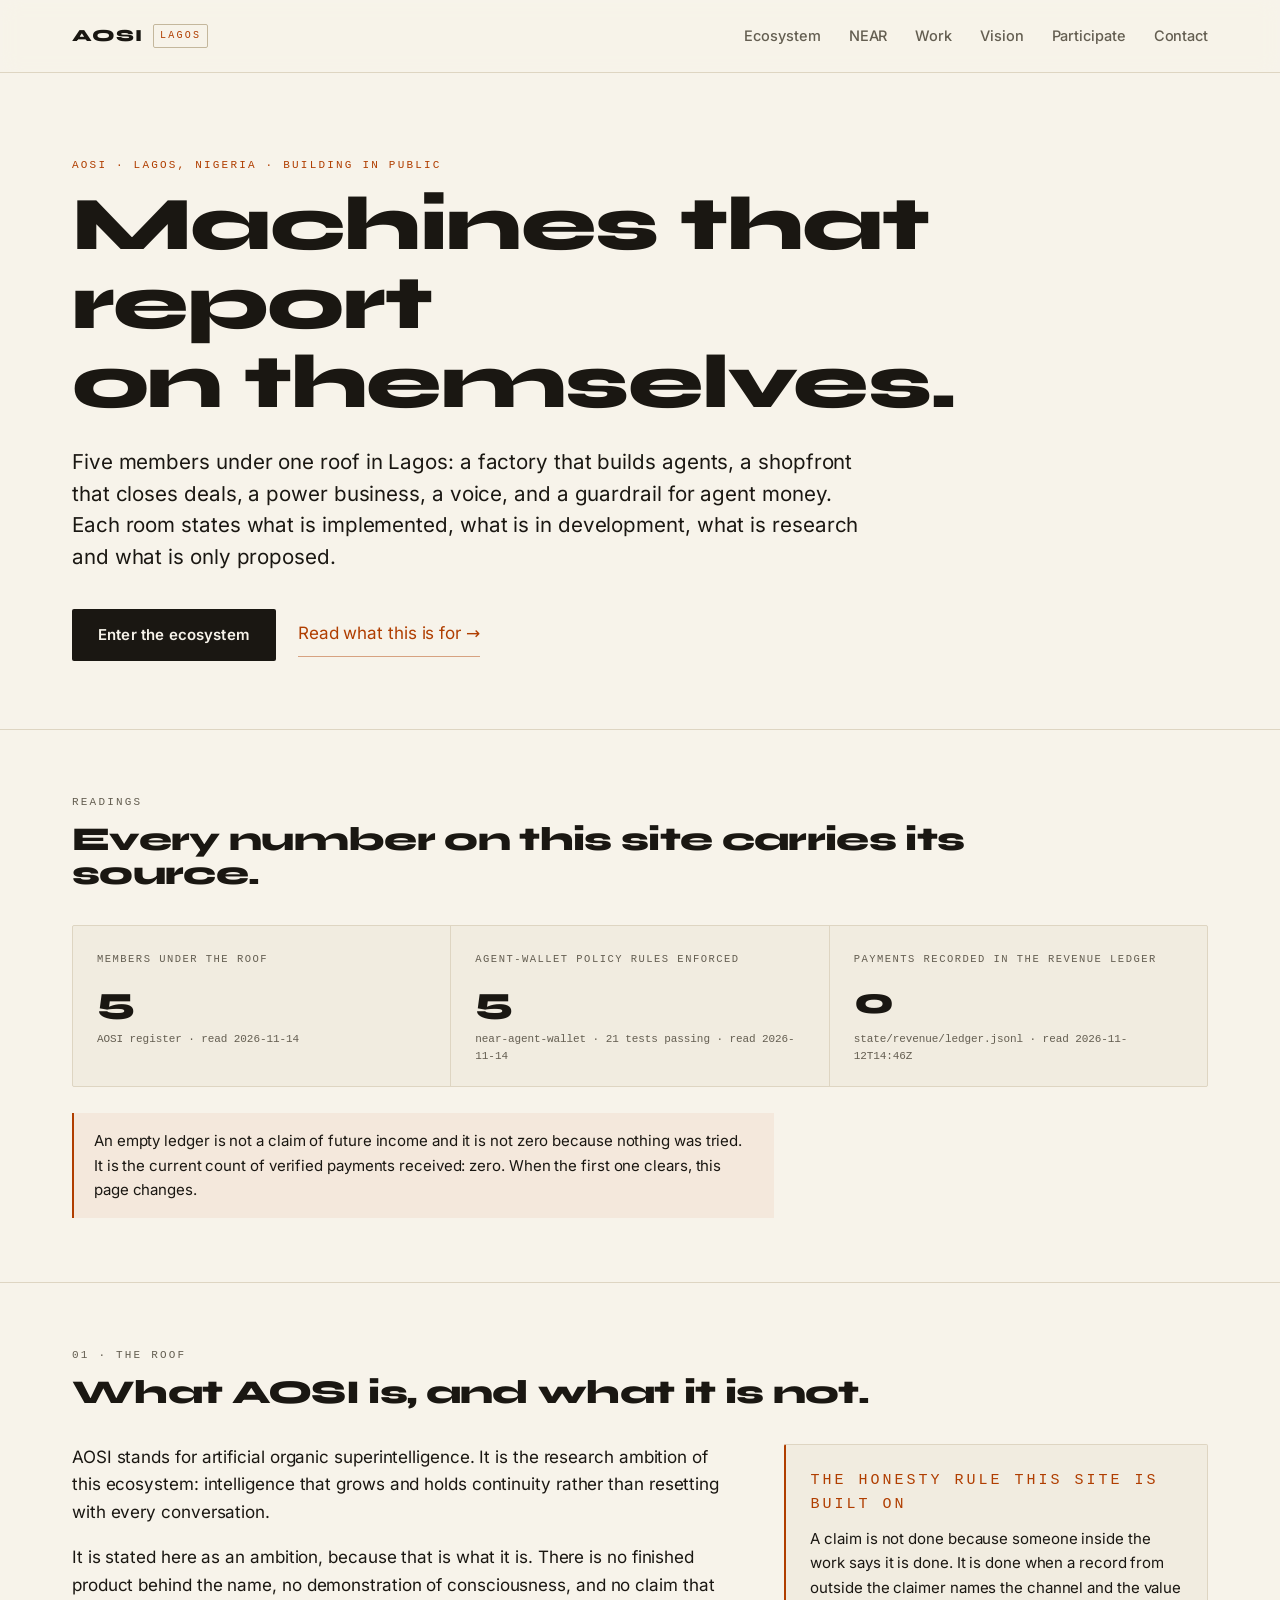
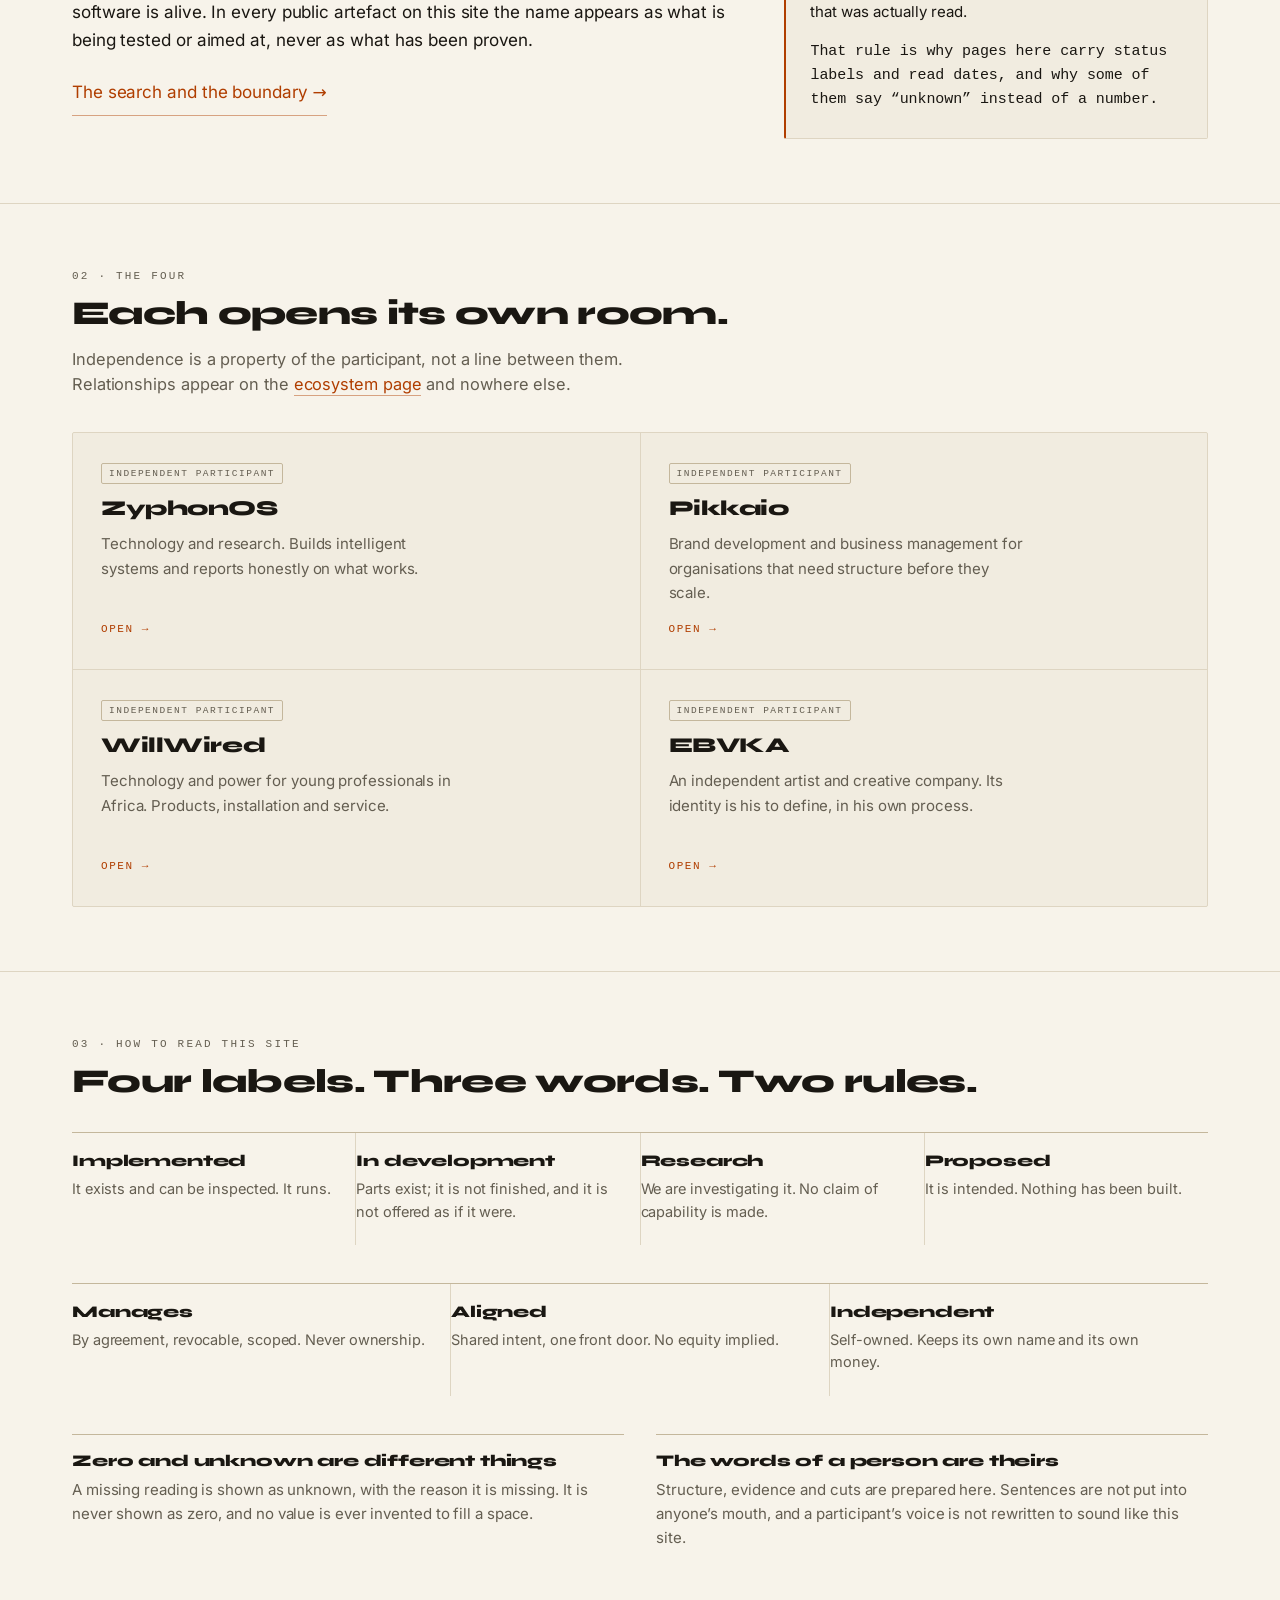
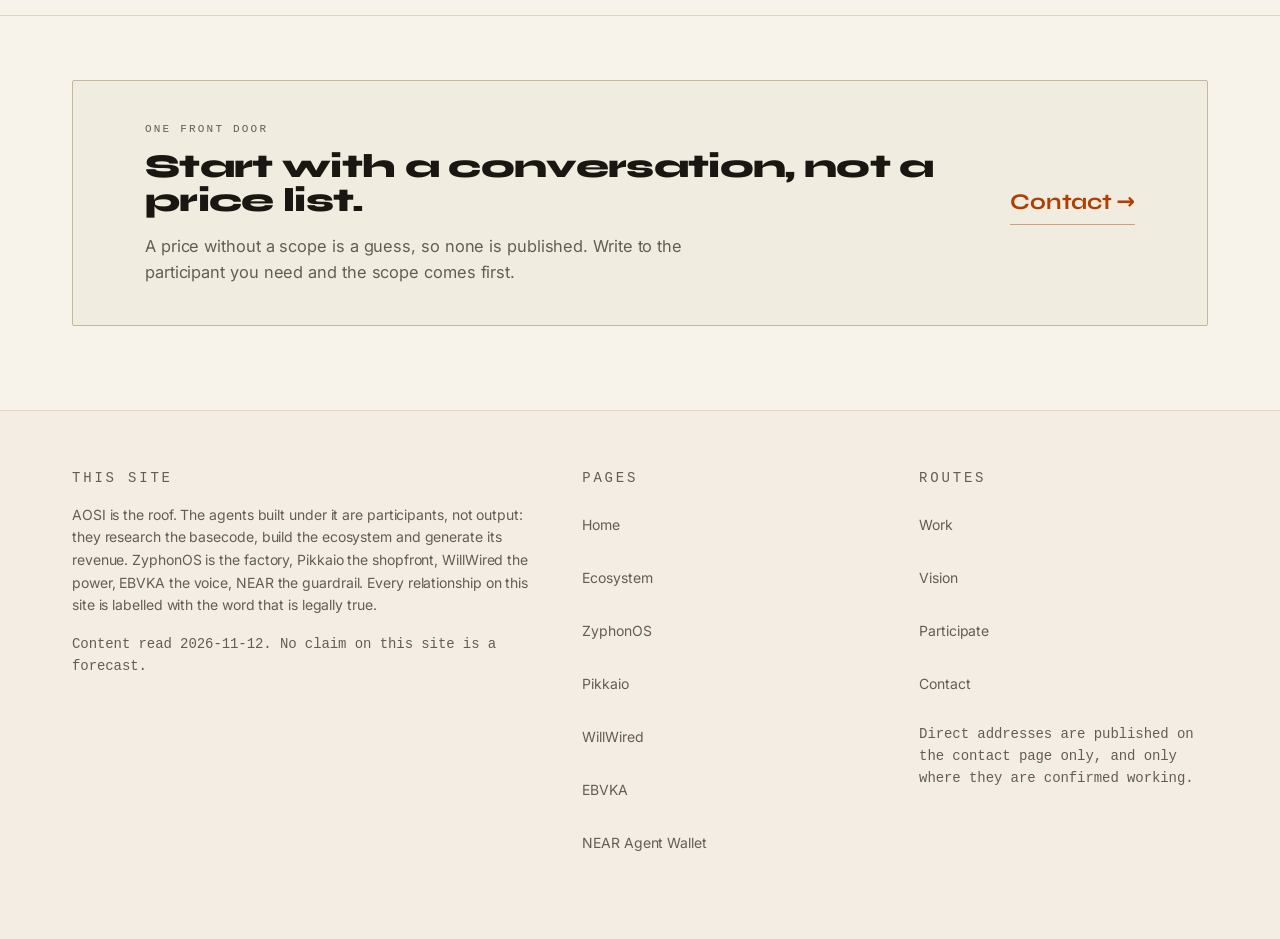
==== commit f859bd6a: "AOSI roof: Field Station shell, hierarchy inverted, NEAR member added - styles.css: Field Station (w" ====
--- a/index.html
+++ b/index.html
@@ -3,25 +3,25 @@
 <head>
 <meta charset="utf-8">
 <meta name="viewport" content="width=device-width, initial-scale=1">
-<title>ZyphonOS &middot; AOSI: machines that report on themselves</title>
-<meta name="description" content="Four independent participants building technology, business capability and creative work in Lagos.">
+<title>AOSI &middot; machines that report on themselves</title>
+<meta name="description" content="Five members under one roof in Lagos: agents, deals, power, voice, and a guardrail for agent money.">
 <link rel="icon" href="favicon.svg" type="image/svg+xml">
 <link rel="preload" href="fonts/inter-var.woff2" as="font" type="font/woff2" crossorigin>
 <link rel="preload" href="fonts/syne-var.woff2" as="font" type="font/woff2" crossorigin>
 <link rel="stylesheet" href="styles.css">
-<meta property="og:title" content="ZyphonOS &middot; AOSI: machines that report on themselves">
-<meta property="og:description" content="Four independent participants building technology, business capability and creative work in Lagos.">
+<meta property="og:title" content="AOSI &middot; machines that report on themselves">
+<meta property="og:description" content="Five members under one roof in Lagos: agents, deals, power, voice, and a guardrail for agent money.">
 <meta property="og:type" content="website">
-<meta property="og:url" content="https://zyphonos.github.io/">
-<link rel="canonical" href="https://zyphonos.github.io/">
+<meta property="og:url" content="https://aosihq.github.io/">
+<link rel="canonical" href="https://aosihq.github.io/">
 </head>
 <body class="">
 <a class="skip" href="#main">Skip to content</a>
 <header class="masthead">
   <div class="wrap masthead__in">
-    <a class="mark" href="index.html"><span class="mark__name">ZyphonOS</span><span class="mark__prog">AOSI</span></a>
+    <a class="mark" href="index.html"><span class="mark__name">AOSI</span><span class="mark__prog">Lagos</span></a>
     <button class="navtoggle" type="button" aria-expanded="false" aria-controls="nav">Menu</button>
-    <nav class="nav" id="nav" aria-label="Primary"><a href="ecosystem.html">Ecosystem</a><a href="work.html">Work</a><a href="vision.html">Vision</a><a href="participate.html">Participate</a><a href="contact.html">Contact</a></nav>
+    <nav class="nav" id="nav" aria-label="Primary"><a href="ecosystem.html">Ecosystem</a><a href="near.html">NEAR</a><a href="work.html">Work</a><a href="vision.html">Vision</a><a href="participate.html">Participate</a><a href="contact.html">Contact</a></nav>
   </div>
 </header>
 <main id="main">
@@ -29,9 +29,9 @@
 <section class="wrap hero">
   <p class="label hero__label">AOSI &middot; Lagos, Nigeria &middot; building in public</p>
   <h1 class="display">Machines that report<br>on themselves.</h1>
-  <p class="lead">Four independent participants building technology, business capability and
-  creative work in Lagos. Each room states what is implemented, what is in development, what is
-  research and what is only proposed.</p>
+  <p class="lead">Five members under one roof in Lagos: a factory that builds agents, a shopfront
+  that closes deals, a power business, a voice, and a guardrail for agent money. Each room states
+  what is implemented, what is in development, what is research and what is only proposed.</p>
   <p class="hero__cta"><a class="btn" href="ecosystem.html">Enter the ecosystem</a>
   <a class="link" href="vision.html">Read what this is for &rarr;</a></p>
 </section>
@@ -41,7 +41,7 @@
     <p class="label">Readings</p>
     <h2 class="h2">Every number on this site carries its source.</h2>
   </div>
-  <div class="readings"><div class="reading"><p class="reading__label">Participants</p><p class="reading__value">4</p><p class="reading__meta">ecosystem register &middot; read 2026-11-12T14:46Z</p></div><div class="reading"><p class="reading__label">Relationship pairs on record</p><p class="reading__value">5 / 6</p><p class="reading__meta">ecosystem register &middot; read 2026-11-12T14:46Z</p></div><div class="reading"><p class="reading__label">Payments recorded in the revenue ledger</p><p class="reading__value">0</p><p class="reading__meta">state/revenue/ledger.jsonl &middot; read 2026-11-12T14:46Z</p></div></div>
+  <div class="readings"><div class="reading"><p class="reading__label">Members under the roof</p><p class="reading__value">5</p><p class="reading__meta">AOSI register &middot; read 2026-11-14</p></div><div class="reading"><p class="reading__label">Agent-wallet policy rules enforced</p><p class="reading__value">5</p><p class="reading__meta">near-agent-wallet &middot; 21 tests passing &middot; read 2026-11-14</p></div><div class="reading"><p class="reading__label">Payments recorded in the revenue ledger</p><p class="reading__value">0</p><p class="reading__meta">state/revenue/ledger.jsonl &middot; read 2026-11-12T14:46Z</p></div></div>
   <p class="note">An empty ledger is not a claim of future income and it is not zero because
   nothing was tried. It is the current count of verified payments received: zero. When the first
   one clears, this page changes.</p>
@@ -49,8 +49,8 @@
 
 <section class="wrap band">
   <div class="band__head">
-    <p class="label">01 &middot; The programme</p>
-    <h2 class="h2">What AOSI means here.</h2>
+    <p class="label">01 &middot; The roof</p>
+    <h2 class="h2">What AOSI is, and what it is not.</h2>
   </div>
   <div class="split">
     <div class="prose">
@@ -61,7 +61,7 @@
       product behind the name, no demonstration of consciousness, and no claim that software is
       alive. In every public artefact on this site the name appears as what is being tested or
       aimed at, never as what has been proven.</p>
-      <p><a class="link" href="vision.html">The search and the boundary &rarr;</a></p>
+      <p><a class="link link--solo" href="vision.html">The search and the boundary &rarr;</a></p>
     </div>
     <aside class="aside">
       <p class="label">The honesty rule this site is built on</p>
@@ -124,9 +124,10 @@
   <div class="wrap foot__in">
     <div class="foot__col">
       <p class="label">This site</p>
-      <p>AOSI is the research programme. ZyphonOS is the roof that publishes this site and
-      does not own the participants. Every relationship on it is labelled with the word that
-      is legally true.</p>
+      <p>AOSI is the roof. The agents built under it are participants, not output: they research
+      the basecode, build the ecosystem and generate its revenue. ZyphonOS is the factory, Pikkaio
+      the shopfront, WillWired the power, EBVKA the voice, NEAR the guardrail. Every relationship
+      on this site is labelled with the word that is legally true.</p>
       <p class="foot__meta">Content read 2026-11-12. No claim on this site is a forecast.</p>
     </div>
     <div class="foot__col">
@@ -138,6 +139,7 @@
         <li><a href="pikkaio.html">Pikkaio</a></li>
         <li><a href="willwired.html">WillWired</a></li>
         <li><a href="ebvka.html">EBVKA</a></li>
+        <li><a href="near.html">NEAR Agent Wallet</a></li>
       </ul>
     </div>
     <div class="foot__col">
--- a/styles.css
+++ b/styles.css
@@ -1,17 +1,25 @@
 @font-face{font-family:"Inter";src:url("fonts/inter-var.woff2") format("woff2");font-weight:100 900;font-style:normal;font-display:swap}
 @font-face{font-family:"Syne";src:url("fonts/syne-var.woff2") format("woff2");font-weight:600 800;font-style:normal;font-display:swap}
 
+/* ============================================================
+   AOSI ROOF — FIELD STATION SHELL (approved direction 2026-11-09,
+   confirmed by EBVKA 2026-11-14: "we are not mad scientists").
+   Warm documentary ground. Every member gets its own room inside it.
+   Contrast measured on paper #F7F3EA:
+     --muted #645E51 = 5.85:1 on paper / 5.04:1 on raised paper (PASSES AA)
+     --blue  #B03E00 = 5.31:1 on paper (PASSES AA)
+   ============================================================ */
 :root{
-  --navy:#070B18;
-  --surface:#0D1428;
-  --surface-2:#141C33;
-  --ink:#EAF0FF;
-  --muted:#9AA8C7;
-  --blue:#4C9AFF;
-  --blue-deep:#1E5FD0;
-  --gold:#F0B429;
-  --line:rgba(234,240,255,.10);
-  --line-strong:rgba(234,240,255,.22);
+  --navy:#F7F3EA;
+  --surface:#F1ECE0;
+  --surface-2:#E9E2D2;
+  --ink:#1A1712;
+  --muted:#645E51;
+  --blue:#B03E00;
+  --blue-deep:#8A3000;
+  --gold:#1A1712;
+  --line:#DED5C2;
+  --line-strong:#C4B79C;
   --sans:"Inter",system-ui,-apple-system,"Segoe UI",Roboto,sans-serif;
   --display:"Syne","Inter",system-ui,sans-serif;
   --mono:ui-monospace,"SF Mono","Cascadia Mono",Consolas,"Liberation Mono",monospace;
@@ -28,14 +36,12 @@
   font-family:var(--sans);font-size:17px;line-height:1.62;
   font-weight:400;letter-spacing:-0.005em;
   -webkit-font-smoothing:antialiased;
-  background-image:
-    radial-gradient(1100px 520px at 50% -12%,rgba(76,154,255,.13),transparent 72%),
-    radial-gradient(760px 420px at 92% 4%,rgba(240,180,41,.05),transparent 70%);
+  background-image:radial-gradient(1200px 560px at 50% -18%,rgba(176,62,0,.045),transparent 74%);
   background-repeat:no-repeat;
 }
 img,svg{max-width:100%;display:block}
 a{color:var(--blue);text-decoration:none}
-a:hover{color:var(--gold)}
+a:hover{color:var(--blue-deep)}
 p{margin:0 0 1.05em}
 p,li,td,th,.label,.reading__meta,.aside__meta,.foot__meta{overflow-wrap:break-word}
 p:last-child{margin-bottom:0}
@@ -55,7 +61,7 @@
 .skip:focus{left:0;top:0;color:var(--navy);outline:2px solid var(--ink);outline-offset:2px}
 
 /* masthead */
-.masthead{position:sticky;top:0;z-index:40;background:rgba(7,11,24,.88);
+.masthead{position:sticky;top:0;z-index:40;background:rgba(247,243,234,.92);
   -webkit-backdrop-filter:saturate(140%) blur(10px);backdrop-filter:saturate(140%) blur(10px);
   border-bottom:1px solid var(--line)}
 .masthead__in{display:flex;align-items:center;justify-content:space-between;gap:16px;min-height:72px}
@@ -63,11 +69,11 @@
 .mark__name{font-family:var(--display);font-weight:800;font-size:17px;letter-spacing:.06em;text-transform:uppercase}
 .mark__prog{font-family:var(--mono);font-size:10px;letter-spacing:.22em;text-transform:uppercase;
   color:var(--blue);border:1px solid var(--line-strong);border-radius:2px;padding:3px 6px}
-.mark:hover .mark__name{color:var(--gold)}
+.mark:hover .mark__name{color:var(--blue)}
 .nav{display:flex;align-items:center;gap:28px}
 .nav a{color:var(--muted);font-size:14.5px;font-weight:500;min-height:44px;display:inline-flex;align-items:center;
   border-bottom:1px solid transparent;transition:color var(--t),border-color var(--t)}
-.nav a:hover{color:var(--ink);border-bottom-color:var(--gold)}
+.nav a:hover{color:var(--ink);border-bottom-color:var(--blue)}
 .nav a[aria-current="page"]{color:var(--ink);border-bottom-color:var(--blue)}
 .navtoggle{display:none;min-height:44px;min-width:44px;padding:0 12px;background:transparent;color:var(--ink);
   border:1px solid var(--line-strong);border-radius:2px;font:600 13px/1 var(--sans);letter-spacing:.04em;cursor:pointer}
@@ -100,10 +106,12 @@
 .btn{display:inline-flex;align-items:center;justify-content:center;min-height:52px;padding:0 26px;
   background:var(--gold);color:var(--navy);font:600 15px/1 var(--sans);letter-spacing:.01em;border-radius:2px;
   transition:background var(--t),transform var(--t)}
-.btn:hover{background:#FFC857;color:var(--navy)}
+.btn:hover{background:#332C22;color:var(--navy)}
 .btn:active{transform:translateY(1px)}
-.link{color:var(--blue);border-bottom:1px solid rgba(76,154,255,.45);padding-bottom:1px;transition:color var(--t),border-color var(--t)}
-.link:hover{color:var(--gold);border-bottom-color:var(--gold)}
+.link{color:var(--blue);border-bottom:1px solid rgba(176,62,0,.45);padding-bottom:1px;transition:color var(--t),border-color var(--t)}
+.link:hover{color:var(--blue-deep);border-bottom-color:var(--blue-deep)}
+.hero__cta .link,.cta .link{min-height:44px;display:inline-flex;align-items:center}
+.link--solo{min-height:44px;display:inline-flex;align-items:center}
 .link--lg{font-family:var(--display);font-weight:700;font-size:clamp(1.05rem,2vw,1.4rem);letter-spacing:-.01em;display:inline-flex;align-items:center;min-height:44px}
 
 /* bands */
@@ -134,7 +142,7 @@
 .card__t{font-size:1.32rem;margin:2px 0 0}
 .card__d{color:var(--muted);font-size:15px;margin:0;max-width:40ch}
 .card__go{margin-top:auto;font-family:var(--mono);font-size:11px;letter-spacing:.14em;text-transform:uppercase;color:var(--blue)}
-.card:hover .card__go{color:var(--gold)}
+.card:hover .card__go{color:var(--blue-deep)}
 @media (max-width:819px){.cards{grid-template-columns:minmax(0,1fr)}.card{min-height:0}}
 
 /* definitions */
@@ -160,15 +168,15 @@
 /* split + prose + aside */
 .split{display:grid;grid-template-columns:minmax(0,1.55fr) minmax(0,1fr);gap:56px;align-items:start}
 .prose p{max-width:62ch}
-.aside{background:var(--surface);border:1px solid var(--line);border-left:2px solid var(--gold);
+.aside{background:var(--surface);border:1px solid var(--line);border-left:2px solid var(--blue);
   border-radius:2px;padding:24px 24px 26px}
 .aside p{font-size:15px;color:var(--ink)}
-.aside .label{color:var(--gold)}
+.aside .label{color:var(--blue)}
 .aside__meta{font-family:var(--mono);font-size:11.5px;color:var(--muted);line-height:1.6}
 @media (max-width:899px){.split{grid-template-columns:minmax(0,1fr);gap:34px}}
 
 /* notes + neutral */
-.note{margin-top:26px;border-left:2px solid var(--blue);background:rgba(76,154,255,.06);
+.note{margin-top:26px;border-left:2px solid var(--blue);background:rgba(176,62,0,.06);
   padding:16px 20px;color:var(--ink);font-size:15px;max-width:78ch}
 .neutral{border:1px dashed var(--line-strong);border-radius:2px;padding:22px 24px;max-width:88ch;background:transparent}
 .neutral p{color:var(--muted);font-size:15px}
@@ -182,7 +190,7 @@
 .plain{list-style:none;padding:0;margin:0}
 .plain li{margin:0 0 9px}
 .plain a{color:var(--muted);border-bottom:1px solid transparent;display:inline-flex;align-items:center;min-height:44px}
-.plain a:hover{color:var(--ink);border-bottom-color:var(--gold)}
+.plain a:hover{color:var(--ink);border-bottom-color:var(--blue)}
 
 /* tables */
 .tablewrap{overflow-x:auto;border:1px solid var(--line);border-radius:2px;background:var(--surface)}
@@ -193,7 +201,7 @@
 .reg td{padding:16px 18px;border-bottom:1px solid var(--line);vertical-align:top;color:var(--ink)}
 .reg tr:last-child td{border-bottom:0}
 .reg .st{font-family:var(--mono);font-size:11px;letter-spacing:.12em;text-transform:uppercase;color:var(--muted);white-space:nowrap}
-.reg .word{color:var(--gold);font-weight:600}
+.reg .word{color:var(--blue);font-weight:600}
 @media (max-width:639px){
   .reg thead{position:absolute;width:1px;height:1px;overflow:hidden;clip:rect(0 0 0 0)}
   .reg,.reg tbody,.reg tr,.reg td{display:block;width:100%}
@@ -217,7 +225,7 @@
 @media (max-width:819px){.cta{grid-template-columns:minmax(0,1fr);gap:26px;padding:32px 24px}}
 
 /* footer */
-.foot{border-top:1px solid var(--line);background:rgba(13,20,40,.55)}
+.foot{border-top:1px solid var(--line);background:rgba(241,236,224,.65)}
 .foot__in{display:grid;grid-template-columns:minmax(0,1.6fr) minmax(0,1fr) minmax(0,1fr);gap:48px;padding-block:56px 64px}
 .foot__col p,.foot__col li{font-size:14px;color:var(--muted)}
 .foot__col .label{margin-bottom:14px}
@@ -228,3 +236,73 @@
 @media (prefers-reduced-motion:reduce){
   *,*::before,*::after{transition-duration:0s!important;animation-duration:0s!important;animation-iteration-count:1!important;scroll-behavior:auto!important}
 }
+
+/* ============================================================
+   ZYPHONOS — THE DARK INSTRUMENT ROOM
+   The one room inside the Field Station shell that is not paper.
+   Scope: .theme-zyphonos only. Nothing here reaches any other page.
+   --muted #8A8272 = 4.72:1 on the void (the 2026-11-09 contrast fix).
+   ============================================================ */
+.theme-zyphonos{
+  --navy:#070B18;
+  --surface:#0D1428;
+  --surface-2:#141C33;
+  --ink:#EAF0FF;
+  --muted:#8A8272;
+  --blue:#4C9AFF;
+  --blue-deep:#7FB6FF;
+  --gold:#F0B429;
+  --line:rgba(234,240,255,.10);
+  --line-strong:rgba(234,240,255,.22);
+  background-image:
+    radial-gradient(1100px 520px at 50% -12%,rgba(76,154,255,.13),transparent 72%),
+    radial-gradient(760px 420px at 92% 4%,rgba(240,180,41,.05),transparent 70%);
+}
+.theme-zyphonos .masthead{background:rgba(7,11,24,.88)}
+.theme-zyphonos .foot{background:rgba(13,20,40,.55)}
+.theme-zyphonos .btn{background:#F0B429;color:#070B18}
+.theme-zyphonos .btn:hover{background:#FFC857;color:#070B18}
+.theme-zyphonos .skip{background:#F0B429;color:#070B18}
+.theme-zyphonos .link{border-bottom-color:rgba(76,154,255,.45)}
+.theme-zyphonos .link:hover{border-bottom-color:#7FB6FF;color:#7FB6FF}
+.theme-zyphonos .note{background:rgba(76,154,255,.06)}
+.theme-zyphonos .def,.theme-zyphonos .route{background:#070B18}
+
+/* ============================================================
+   WILLWIRED - TRIAL SKIN (NOT an approved brand system)
+   Source: Muktad, 2026-11-13. Values estimated by eye from a compressed JPG,
+   so they are close but not exact; spelling of the footer label unconfirmed.
+   Scope: .theme-willwired only. Nothing here reaches any other page.
+   Contrast law: the signal accent #F4451C measures 3.38:1 on cream, so it is
+   used ONLY for large text (>=3:1) and non-text graphics. Body copy and small
+   links use the text-grade accent #B8310D (5.55:1 on cream).
+   ============================================================ */
+.theme-willwired{
+  --navy:#FBF5E8;
+  --surface:#F6EEDC;
+  --surface-2:#F1E7D1;
+  --ink:#1A0A08;
+  --muted:#2A1D18;
+  --blue:#B8310D;
+  --blue-deep:#A82C0B;
+  --gold:#F4451C;
+  --line:#E4D7BD;
+  --line-strong:#CDBB98;
+  background-image:none;
+}
+.theme-willwired .btn{background:#F4451C;color:#1A0A08}
+.theme-willwired .btn:hover{background:#FF5A32;color:#1A0A08}
+.theme-willwired .skip{background:#F4451C;color:#1A0A08}
+.theme-willwired .link{border-bottom-color:rgba(184,49,13,.45)}
+.theme-willwired .link:hover,
+.theme-willwired .nav a:hover,
+.theme-willwired .mark:hover .mark__name,
+.theme-willwired .plain a:hover{color:#1A0A08;border-bottom-color:#F4451C}
+.theme-willwired .hero__label{color:#B8310D}
+.theme-willwired .aside{border-left-color:#F4451C}
+.theme-willwired .aside .label{color:#B8310D}
+.theme-willwired .card__go{color:#B8310D}
+.theme-willwired .card:hover .card__go{color:#1A0A08}
+.theme-willwired .masthead{background:rgba(251,245,232,.92)}
+.theme-willwired .foot{background:#F6EEDC}
+.theme-willwired .navtoggle:hover{border-color:#B8310D}
